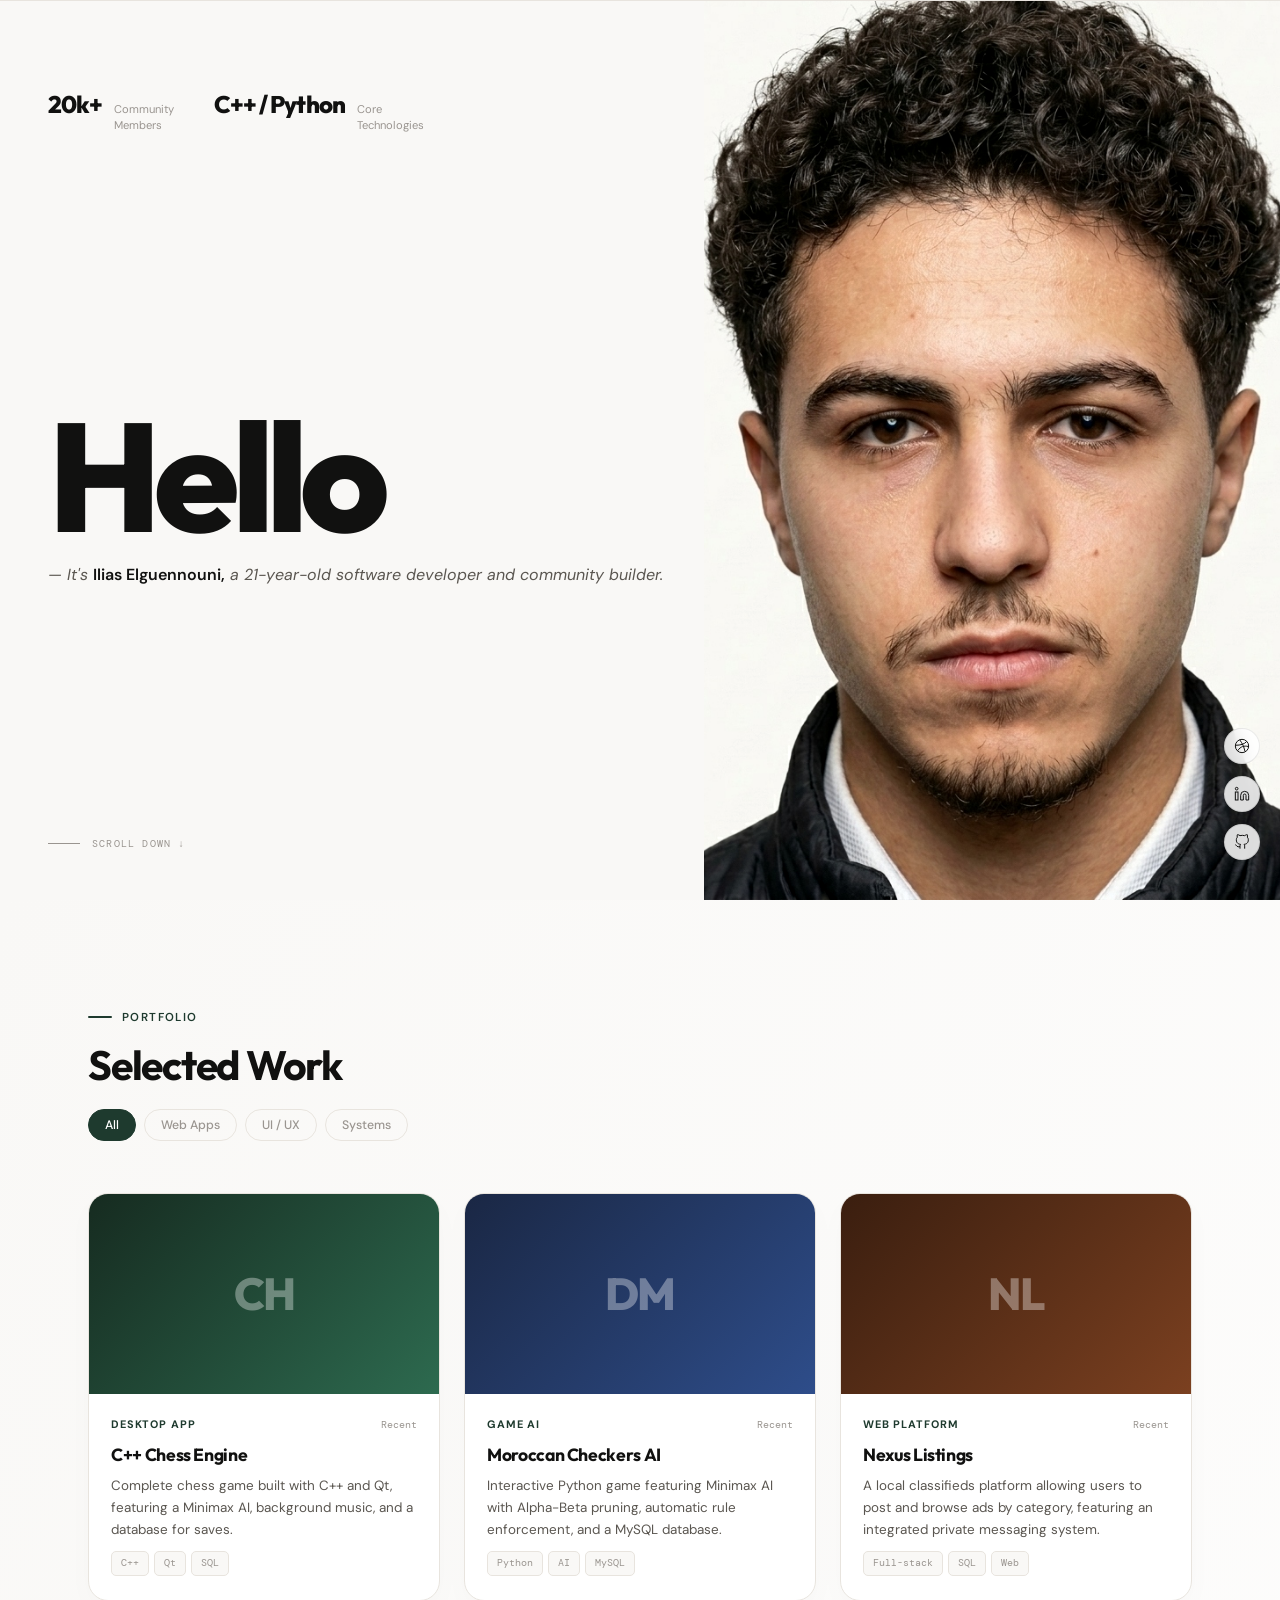
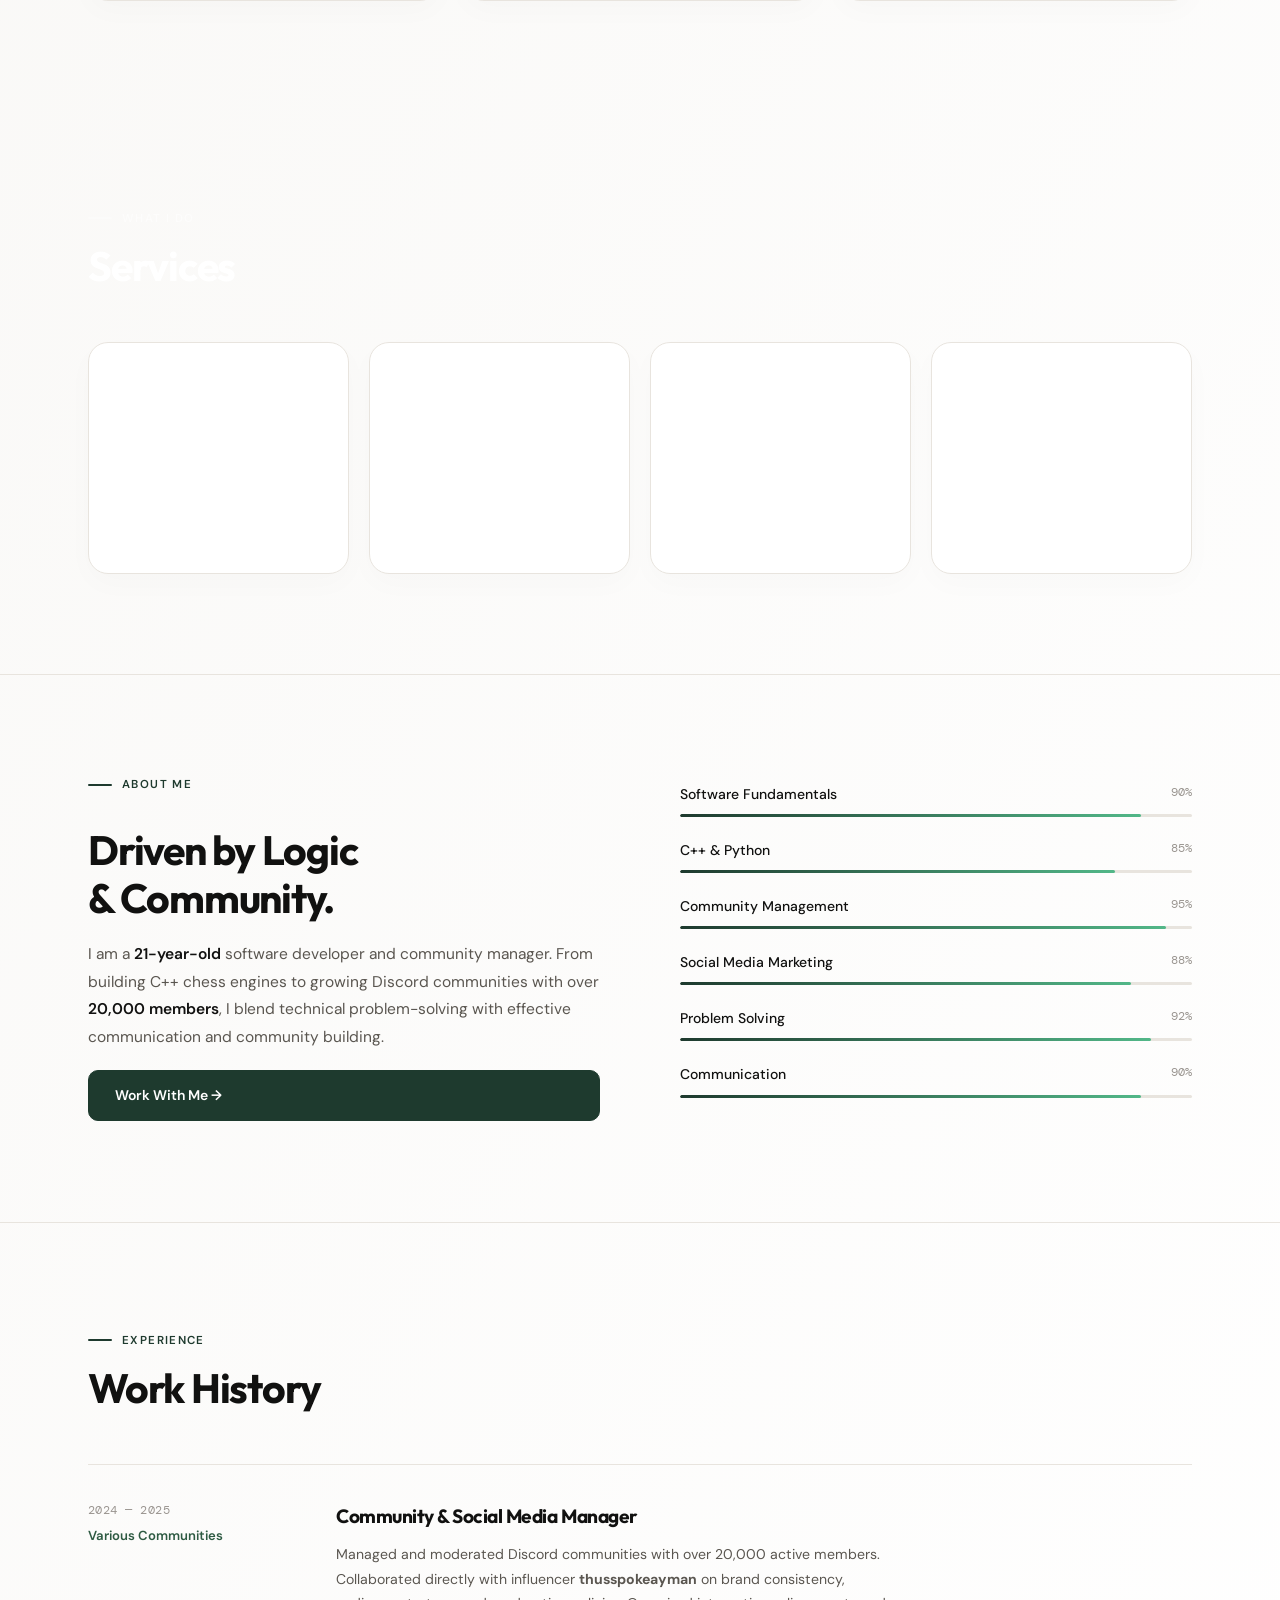
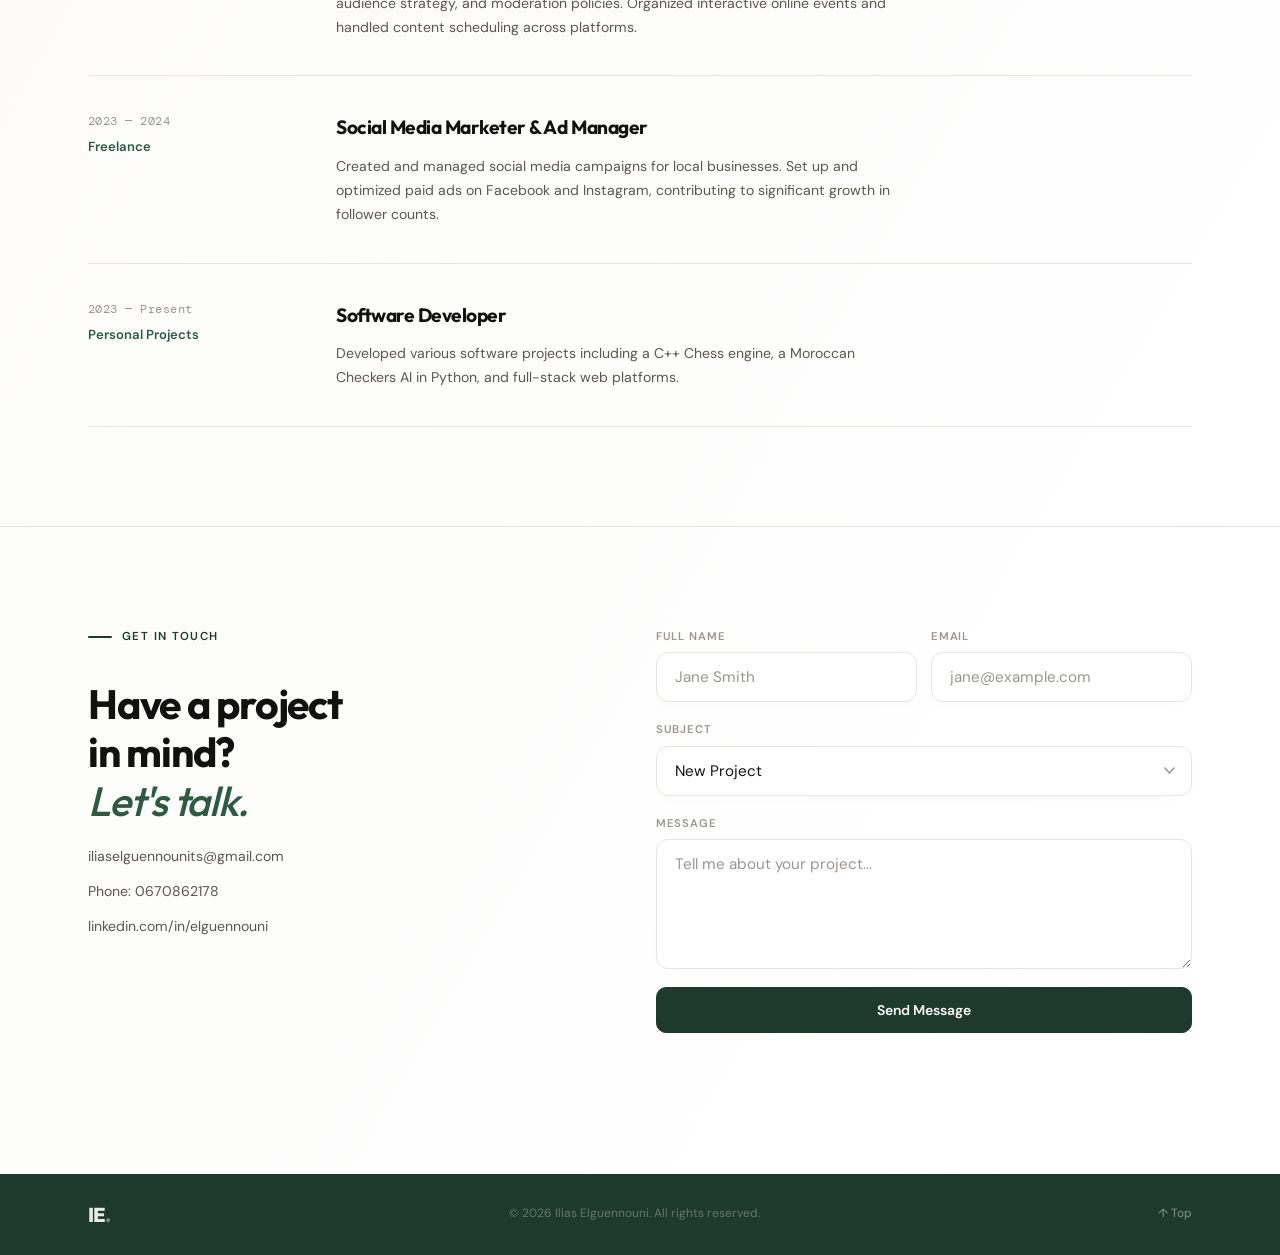
==== index.html @ cbefdf72 "Initial commit" ====
<!DOCTYPE html>
<html lang="en">
<head>
  <meta charset="UTF-8">
  <meta name="viewport" content="width=device-width, initial-scale=1.0">
  <title>Ilias Elguennouni — Creative Developer</title>
  <meta name="description" content="Ilias Elguennouni — Creative developer building high-performance interfaces and memorable digital experiences.">

  <link rel="preconnect" href="https://fonts.googleapis.com">
  <link rel="preconnect" href="https://fonts.gstatic.com" crossorigin>
  <link href="https://fonts.googleapis.com/css2?family=Outfit:wght@300;400;500;600;700;800;900&family=DM+Sans:ital,opsz,wght@0,9..40,300;0,9..40,400;0,9..40,500;1,9..40,300&family=DM+Mono:wght@400;500&display=swap" rel="stylesheet">

  <link rel="stylesheet" href="css/style.css">
</head>
<body>

  <!-- ══ NAV ══ -->
  <header class="nav" id="siteNav">
    <div class="nav__inner">
      <a href="#" class="nav__logo" id="navLogo">Ilias.</a>

      <nav class="nav__links" id="navLinks">
        <a href="#work"       class="nav__link" id="nlWork">About Me</a>
        <a href="#work"       class="nav__link" id="nlPortfolio">Portfolio</a>
        <a href="#services"   class="nav__link" id="nlServices">Services</a>
        <a href="#contact"    class="nav__link" id="nlBlog">Blog</a>
      </nav>

      <div class="nav__cta-wrap">
        <a href="#contact" class="nav__cta" id="navCta">Contact me</a>
      </div>

      <button class="nav__burger" id="navBurger" aria-label="Menu">
        <span></span><span></span>
      </button>
    </div>
  </header>

  <!-- Mobile Menu -->
  <div class="mob-menu" id="mobMenu">
    <a href="#work"     class="mob-link" id="ml1">Portfolio</a>
    <a href="#services" class="mob-link" id="ml2">Services</a>
    <a href="#about"    class="mob-link" id="ml3">About</a>
    <a href="#contact"  class="mob-link" id="ml4">Contact</a>
    <a href="#contact"  class="mob-cta"  id="ml5">Book A Call →</a>
  </div>
  <div class="mob-overlay" id="mobOverlay"></div>

  <main>

    <!-- ══ HERO ══ -->
    <section class="hero" id="hero">

      <!-- Left column -->
      <div class="hero__left">

        <!-- Stats strip (top) -->
        <div class="hero__stats">
          <div class="hero__stat">
            <span class="hero__stat-num">20k+</span>
            <span class="hero__stat-label">Community<br>Members</span>
          </div>
          <div class="hero__stat">
            <span class="hero__stat-num">C++ / Python</span>
            <span class="hero__stat-label">Core<br>Technologies</span>
          </div>
        </div>

        <!-- Big greeting -->
        <div class="hero__greeting" style="padding-top: 40px;">
          <h1 class="hero__title">Hello</h1>
          <p class="hero__tagline">
            — It's <strong>Ilias Elguennouni,</strong> a 21-year-old software developer and community builder.
          </p>
        </div>

        <!-- Scroll hint -->
        <div class="hero__scroll">
          <div class="hero__scroll-line"></div>
          <span>Scroll down ↓</span>
        </div>

      </div>

      <!-- Right column: full-bleed photo -->
      <div class="hero__photo-col">
        <img
          src="avatar.png"
          alt="Ilias Elguennouni"
          class="hero__photo"
          id="heroPhoto"
        >
        <!-- Social links floating right edge -->
        <div class="hero__socials">
          <a href="#" class="hero__social" id="hsDribble" aria-label="Dribbble">
            <svg width="16" height="16" viewBox="0 0 24 24" fill="none" stroke="currentColor" stroke-width="1.5"><circle cx="12" cy="12" r="10"/><path d="M8.56 2.75c4.37 6.03 6.02 9.42 8.03 17.72m2.54-15.38c-3.72 4.35-8.94 5.66-16.88 5.85m19.5 1.9c-3.5-.93-6.63-.82-8.94 0-2.58.92-5.01 2.86-7.44 6.32"/></svg>
          </a>
          <a href="#" class="hero__social" id="hsLinkedin" aria-label="LinkedIn">
            <svg width="16" height="16" viewBox="0 0 24 24" fill="none" stroke="currentColor" stroke-width="1.5"><path d="M16 8a6 6 0 0 1 6 6v7h-4v-7a2 2 0 0 0-2-2 2 2 0 0 0-2 2v7h-4v-7a6 6 0 0 1 6-6z"/><rect x="2" y="9" width="4" height="12"/><circle cx="4" cy="4" r="2"/></svg>
          </a>
          <a href="#" class="hero__social" id="hsGithub" aria-label="GitHub">
            <svg width="16" height="16" viewBox="0 0 24 24" fill="none" stroke="currentColor" stroke-width="1.5"><path d="M9 19c-5 1.5-5-2.5-7-3m14 6v-3.87a3.37 3.37 0 0 0-.94-2.61c3.14-.35 6.44-1.54 6.44-7A5.44 5.44 0 0 0 20 4.77 5.07 5.07 0 0 0 19.91 1S18.73.65 16 2.48a13.38 13.38 0 0 0-7 0C6.27.65 5.09 1 5.09 1A5.07 5.07 0 0 0 5 4.77a5.44 5.44 0 0 0-1.5 3.78c0 5.42 3.3 6.61 6.44 7A3.37 3.37 0 0 0 9 18.13V22"/></svg>
          </a>
        </div>
      </div>

    </section>

    <!-- Animated Background Wrapper -->
    <div class="content-wrapper">

    <!-- ══ WORK ══ -->
    <section class="work" id="work">
      <div class="section-wrap">

        <div class="section-head fade-in">
          <div class="section-kicker">
            <span class="kicker-line"></span>Portfolio
          </div>
          <h2 class="section-h2">Selected Work</h2>
          <div class="work-filters">
            <button class="wf-btn active" data-filter="all"     id="fAll">All</button>
            <button class="wf-btn"        data-filter="web"     id="fWeb">Web Apps</button>
            <button class="wf-btn"        data-filter="design"  id="fDesign">UI / UX</button>
            <button class="wf-btn"        data-filter="systems" id="fSystems">Systems</button>
          </div>
        </div>

        <div class="projects-grid" id="projectsGrid">

          <article class="pcard fade-in" data-category="systems" id="proj1">
            <div class="pcard__thumb pc--green">
              <span>CH</span>
              <div class="pcard__hover"><button class="modal-trigger" data-project="chess">View Details ↗</button></div>
            </div>
            <div class="pcard__info">
              <div class="pcard__meta">
                <span class="pcard__cat">Desktop App</span>
                <span class="pcard__yr">Recent</span>
              </div>
              <h3 class="pcard__title">C++ Chess Engine</h3>
              <p class="pcard__desc">Complete chess game built with C++ and Qt, featuring a Minimax AI, background music, and a database for saves.</p>
              <div class="pcard__tags"><span>C++</span><span>Qt</span><span>SQL</span></div>
            </div>
          </article>

          <article class="pcard fade-in" data-category="systems" id="proj2">
            <div class="pcard__thumb pc--navy">
              <span>DM</span>
              <div class="pcard__hover"><button class="modal-trigger" data-project="checkers">View Details ↗</button></div>
            </div>
            <div class="pcard__info">
              <div class="pcard__meta">
                <span class="pcard__cat">Game AI</span>
                <span class="pcard__yr">Recent</span>
              </div>
              <h3 class="pcard__title">Moroccan Checkers AI</h3>
              <p class="pcard__desc">Interactive Python game featuring Minimax AI with Alpha-Beta pruning, automatic rule enforcement, and a MySQL database.</p>
              <div class="pcard__tags"><span>Python</span><span>AI</span><span>MySQL</span></div>
            </div>
          </article>

          <article class="pcard fade-in" data-category="web" id="proj3">
            <div class="pcard__thumb pc--warm">
              <span>NL</span>
              <div class="pcard__hover"><button class="modal-trigger" data-project="nexus">View Details ↗</button></div>
            </div>
            <div class="pcard__info">
              <div class="pcard__meta">
                <span class="pcard__cat">Web Platform</span>
                <span class="pcard__yr">Recent</span>
              </div>
              <h3 class="pcard__title">Nexus Listings</h3>
              <p class="pcard__desc">A local classifieds platform allowing users to post and browse ads by category, featuring an integrated private messaging system.</p>
              <div class="pcard__tags"><span>Full-stack</span><span>SQL</span><span>Web</span></div>
            </div>
          </article>

        </div>
      </div>
    </section>

    <!-- ══ SERVICES ══ -->
    <section class="services" id="services">
      <div class="section-wrap">
        <div class="section-head fade-in">
          <div class="section-kicker"><span class="kicker-line"></span>What I Do</div>
          <h2 class="section-h2">Services</h2>
        </div>
        <div class="svc-grid">
          <div class="svc-card fade-in" id="svc1">
            <div class="svc-card__num">01</div>
            <h3 class="svc-card__title">Software Development</h3>
            <p class="svc-card__desc">Building robust applications using C++, Python, and Web technologies with a focus on problem-solving and efficiency.</p>
          </div>
          <div class="svc-card fade-in" id="svc2">
            <div class="svc-card__num">02</div>
            <h3 class="svc-card__title">Community Management</h3>
            <p class="svc-card__desc">Growing and moderating vibrant Discord communities, with experience managing over 20,000 active members.</p>
          </div>
          <div class="svc-card fade-in" id="svc3">
            <div class="svc-card__num">03</div>
            <h3 class="svc-card__title">Social Media Marketing</h3>
            <p class="svc-card__desc">Creating visually appealing content, managing ad campaigns, and optimizing strategies for local businesses.</p>
          </div>
          <div class="svc-card fade-in" id="svc4">
            <div class="svc-card__num">04</div>
            <h3 class="svc-card__title">Technical Troubleshooting</h3>
            <p class="svc-card__desc">Resolving technical issues, providing user support, and applying strong analytical skills to overcome challenges.</p>
          </div>
        </div>
      </div>
    </section>

    <!-- ══ ABOUT ══ -->
    <section class="about" id="about">
      <div class="section-wrap about__inner">

        <div class="about__left fade-in">
          <div class="section-kicker"><span class="kicker-line"></span>About Me</div>
          <h2 class="section-h2">Driven by Logic<br>&amp; Community.</h2>
          <p class="about__bio">I am a <strong>21-year-old</strong> software developer and community manager. From building C++ chess engines to growing Discord communities with over <strong>20,000 members</strong>, I blend technical problem-solving with effective communication and community building.</p>
          <a href="#contact" class="btn-dark" id="aboutCta">Work With Me →</a>
        </div>

        <div class="about__right fade-in">
          <div class="skill-list">
            <div class="skill"><div class="skill__head"><span>Software Fundamentals</span><span>90%</span></div><div class="skill__bar"><div class="skill__fill" data-w="90"></div></div></div>
            <div class="skill"><div class="skill__head"><span>C++ & Python</span><span>85%</span></div><div class="skill__bar"><div class="skill__fill" data-w="85"></div></div></div>
            <div class="skill"><div class="skill__head"><span>Community Management</span><span>95%</span></div><div class="skill__bar"><div class="skill__fill" data-w="95"></div></div></div>
            <div class="skill"><div class="skill__head"><span>Social Media Marketing</span><span>88%</span></div><div class="skill__bar"><div class="skill__fill" data-w="88"></div></div></div>
            <div class="skill"><div class="skill__head"><span>Problem Solving</span><span>92%</span></div><div class="skill__bar"><div class="skill__fill" data-w="92"></div></div></div>
            <div class="skill"><div class="skill__head"><span>Communication</span><span>90%</span></div><div class="skill__bar"><div class="skill__fill" data-w="90"></div></div></div>
          </div>
        </div>

      </div>
    </section>

    <!-- ══ EXPERIENCE ══ -->
    <section class="exp" id="experience">
      <div class="section-wrap">
        <div class="section-head fade-in">
          <div class="section-kicker"><span class="kicker-line"></span>Experience</div>
          <h2 class="section-h2">Work History</h2>
        </div>
        <div class="exp-list">
          <div class="exp-row fade-in" id="exp1">
            <div class="exp-row__left">
              <span class="exp-row__period">2024 — 2025</span>
              <span class="exp-row__co">Various Communities</span>
            </div>
            <div class="exp-row__right">
              <h3 class="exp-row__role">Community & Social Media Manager</h3>
              <p class="exp-row__desc">Managed and moderated Discord communities with over 20,000 active members. Collaborated directly with influencer <strong>thusspokeayman</strong> on brand consistency, audience strategy, and moderation policies. Organized interactive online events and handled content scheduling across platforms.</p>
            </div>
          </div>
          <div class="exp-row fade-in" id="exp2">
            <div class="exp-row__left">
              <span class="exp-row__period">2023 — 2024</span>
              <span class="exp-row__co">Freelance</span>
            </div>
            <div class="exp-row__right">
              <h3 class="exp-row__role">Social Media Marketer & Ad Manager</h3>
              <p class="exp-row__desc">Created and managed social media campaigns for local businesses. Set up and optimized paid ads on Facebook and Instagram, contributing to significant growth in follower counts.</p>
            </div>
          </div>
          <div class="exp-row fade-in" id="exp3">
            <div class="exp-row__left">
              <span class="exp-row__period">2023 — Present</span>
              <span class="exp-row__co">Personal Projects</span>
            </div>
            <div class="exp-row__right">
              <h3 class="exp-row__role">Software Developer</h3>
              <p class="exp-row__desc">Developed various software projects including a C++ Chess engine, a Moroccan Checkers AI in Python, and full-stack web platforms.</p>
            </div>
          </div>
        </div>
      </div>
    </section>

    <!-- ══ CONTACT ══ -->
    <section class="contact" id="contact">
      <div class="section-wrap contact__inner">

        <div class="contact__left fade-in">
          <div class="section-kicker"><span class="kicker-line"></span>Get in Touch</div>
          <h2 class="section-h2">Have a project<br>in mind?<br><em>Let's talk.</em></h2>
          <div class="contact-links">
            <a href="mailto:iliaselguennounits@gmail.com" class="contact-link" id="cEmail">iliaselguennounits@gmail.com</a>
            <a href="tel:0670862178" class="contact-link" id="cPhone">Phone: 0670862178</a>
            <a href="#" class="contact-link" id="cLi">linkedin.com/in/elguennouni</a>
          </div>
        </div>

        <form class="contact-form" id="contactForm" novalidate>
          <div class="form-row">
            <div class="form-field">
              <label for="userName">Full Name</label>
              <input type="text" id="userName" name="name" placeholder="Jane Smith" required autocomplete="name">
            </div>
            <div class="form-field">
              <label for="userEmail">Email</label>
              <input type="email" id="userEmail" name="email" placeholder="jane@example.com" required autocomplete="email">
            </div>
          </div>
          <div class="form-field">
            <label for="subjectType">Subject</label>
            <select id="subjectType" name="subject">
              <option value="project">New Project</option>
              <option value="freelance">Freelance Work</option>
              <option value="general">General Questions</option>
            </select>
          </div>
          <div class="form-field">
            <label for="userMessage">Message</label>
            <textarea id="userMessage" name="message" rows="5" placeholder="Tell me about your project..." required></textarea>
          </div>
          <button type="submit" class="btn-dark btn-full" id="submitBtn">
            <span class="btn__txt">Send Message</span>
          </button>
        </form>

      </div>
    </section>
    
    </div> <!-- End content-wrapper -->

  </main>

  <!-- ══ PROJECT MODAL ══ -->
  <div class="project-modal" id="projectModal">
    <div class="project-modal__overlay" id="modalOverlay"></div>
    <div class="project-modal__content fade-in">
      <button class="project-modal__close" id="modalClose">✕</button>
      <div class="project-modal__body">
        <img src="" alt="Project Image" class="project-modal__img" id="modalImg">
        <div class="project-modal__info">
          <span class="project-modal__category" id="modalCat"></span>
          <h3 class="project-modal__title" id="modalTitle"></h3>
          <p class="project-modal__desc" id="modalDesc"></p>
          <div class="project-modal__tech" id="modalTech"></div>
        </div>
      </div>
    </div>
  </div>

  <!-- ══ FOOTER ══ -->
  <footer class="footer">
    <div class="footer__inner">
      <span class="footer__logo">IE<span>.</span></span>
      <span class="footer__copy">© 2026 Ilias Elguennouni. All rights reserved.</span>
      <a href="#hero" class="footer__up" id="footerUp">↑ Top</a>
    </div>
  </footer>

  <script src="js/app.js"></script>
</body>
</html>
---- css/style.css ----
/* ═══════════════════════════════════════════════════════════════
   PORTFOLIO — FULL-BLEED PHOTO HERO · DRIBBBLE REFERENCE
   Ilias Elguennouni · 2026
   ═══════════════════════════════════════════════════════════════ */

/* ── TOKENS ──────────────────────────────────────────────────── */
:root {
  --white:   #FFFFFF;
  --off:     #F9F8F6;
  --light:   #F2F0EC;
  --border:  #E8E4DE;
  --border2: #D4CEC7;

  --ink:     #111110;
  --ink-2:   #2A2926;
  --body:    #5A5650;
  --muted:   #9A9590;

  --green:   #1E3A2E;   /* deep forest — accent */
  --green-2: #2D5A42;
  --green-lt:#E6EFE9;

  --display: 'Outfit', system-ui, sans-serif;
  --sans:    'DM Sans', system-ui, sans-serif;
  --mono:    'DM Mono', monospace;

  --ease:    cubic-bezier(.25,.46,.45,.94);
  --eout:    cubic-bezier(.16,1,.3,1);
  --t:       .35s;
}

/* ── RESET ───────────────────────────────────────────────────── */
*, *::before, *::after { box-sizing: border-box; margin: 0; padding: 0; }
html { scroll-behavior: smooth; scroll-padding-top: 70px; font-size: 16px; }
body {
  background: var(--white);
  color: var(--ink);
  font-family: var(--sans);
  font-weight: 400;
  line-height: 1.65;
  -webkit-font-smoothing: antialiased;
  overflow-x: hidden;
}
a { color: inherit; text-decoration: none; }
img { display: block; max-width: 100%; }
input, select, textarea, button { font-family: inherit; }

::-webkit-scrollbar { width: 4px; }
::-webkit-scrollbar-track { background: var(--light); }
::-webkit-scrollbar-thumb { background: var(--border2); border-radius: 99px; }
::-webkit-scrollbar-thumb:hover { background: var(--green); }

/* ── SHARED ──────────────────────────────────────────────────── */
.section-wrap {
  max-width: 1200px;
  margin: 0 auto;
  padding: 0 48px;
}
.section-kicker {
  display: inline-flex;
  align-items: center;
  gap: 10px;
  font-size: 0.72rem;
  font-weight: 600;
  text-transform: uppercase;
  letter-spacing: .12em;
  color: var(--green);
  margin-bottom: 14px;
}
.kicker-line {
  display: block;
  width: 24px; height: 2px;
  background: var(--green);
  border-radius: 99px;
  flex-shrink: 0;
}
.section-h2 {
  font-family: var(--display);
  font-size: clamp(2rem, 3.2vw, 2.8rem);
  font-weight: 700;
  line-height: 1.18;
  letter-spacing: -.03em;
  color: var(--ink);
}
.section-h2 em { font-style: italic; font-weight: 500; color: var(--green-2); }
.section-head { margin-bottom: 52px; }

/* Fade-in */
.fade-in {
  opacity: 0;
  transform: translateY(22px);
  transition: opacity .65s var(--eout), transform .65s var(--eout);
}
.fade-in.in { opacity: 1; transform: none; }
.fade-in:nth-child(2) { transition-delay: .09s; }
.fade-in:nth-child(3) { transition-delay: .18s; }
.fade-in:nth-child(4) { transition-delay: .27s; }

/* Buttons */
.btn-dark {
  display: inline-flex;
  align-items: center;
  gap: 8px;
  padding: 13px 26px;
  background: var(--green);
  color: var(--white);
  font-size: 0.875rem;
  font-weight: 600;
  border-radius: 10px;
  border: 1.5px solid var(--green);
  cursor: pointer;
  transition: background var(--t), box-shadow var(--t), transform .2s;
}
.btn-dark:hover {
  background: var(--green-2);
  box-shadow: 0 8px 28px rgba(30,58,46,.22);
  transform: translateY(-2px);
}
.btn-full { width: 100%; justify-content: center; }
.btn-dark.success { background: #2d6a4f; border-color: #2d6a4f; }

/* ═══════════════════════════════════════════════════════════════
   PREMIUM LIGHT ANIMATED BACKGROUND WRAPPER
   ═══════════════════════════════════════════════════════════════ */
.content-wrapper {
  position: relative;
  /* Very subtle, premium light mesh gradient */
  background: linear-gradient(120deg, var(--off) 0%, var(--white) 30%, #f4f7f5 70%, var(--off) 100%);
  background-size: 300% 300%;
  animation: lightMeshBG 20s ease-in-out infinite alternate;
  color: var(--ink); 
  padding-bottom: 40px; /* Buffer before footer */
}

@keyframes lightMeshBG {
  0% { background-position: 0% 50%; }
  50% { background-position: 100% 50%; }
  100% { background-position: 0% 50%; }
}

/* Base text colors remain default */
.content-wrapper .section-h2,
.content-wrapper .pcard__title,
.content-wrapper .exp-row__role,
.content-wrapper .about__bio strong,
.content-wrapper .skill__head span:first-child {
  color: var(--ink);
}
.content-wrapper .about__bio,
.content-wrapper .exp-row__desc,
.content-wrapper .pcard__desc,
.content-wrapper .contact-link {
  color: var(--body);
}

/* Premium White Cards with Soft Shadows */
.content-wrapper .pcard,
.content-wrapper .svc-card {
  background: var(--white);
  border: 1px solid var(--border);
  box-shadow: 0 10px 30px rgba(0,0,0,0.02);
  transition: transform 0.4s var(--eout), box-shadow 0.4s var(--eout), border-color 0.4s var(--eout);
}
.content-wrapper .pcard:hover,
.content-wrapper .svc-card:hover {
  transform: translateY(-8px);
  box-shadow: 0 24px 48px rgba(0,0,0,0.06);
  border-color: var(--border2);
}

.content-wrapper .pcard__tags span {
  background: var(--off);
  border: 1px solid var(--border);
  color: var(--muted);
}
.content-wrapper .exp-row { border-color: var(--border); }
.content-wrapper .exp-row:last-child { border-color: var(--border); }
.content-wrapper .skill__bar { background: var(--border); }

/* Premium Services text overrides (since services was previously a green section) */
.services .section-h2,
.services .section-kicker,
.svc-card__title,
.svc-card__desc,
.svc-card__num {
  /* Revert to dark text for the light background */
}
.services .section-kicker { color: var(--green); }
.services .kicker-line { background: var(--green); }
.services .section-h2 { color: var(--ink); }
.svc-card__num { color: var(--muted); }
.svc-card__title { color: var(--ink); }
.svc-card__desc { color: var(--body); }


/* ═══════════════════════════════════════════════════════════════
   SECTION TRANSITIONS (PARALLAX & SLIDE-UP)
   ═══════════════════════════════════════════════════════════════ */
.content-wrapper > section {
  position: relative;
  z-index: 10;
  opacity: 0;
  transform: translateY(60px);
  transition: opacity 0.8s cubic-bezier(0.16, 1, 0.3, 1), transform 0.8s cubic-bezier(0.16, 1, 0.3, 1);
  will-change: opacity, transform;
}
.content-wrapper > section.section-visible {
  opacity: 1;
  transform: translateY(0);
}

/* ═══════════════════════════════════════════════════════════════
   NAVBAR — ultra minimal, transparent over hero
   ═══════════════════════════════════════════════════════════════ */
.nav {
  position: fixed;
  top: 0; left: 0; right: 0;
  z-index: 300;
  background: var(--off);
  transform: translateY(-100%);
  transition: transform .4s var(--eout), background var(--t), box-shadow var(--t), border-color var(--t);
  box-shadow: 0 1px 0 var(--border);
}
.nav.scrolled {
  transform: translateY(0);
  background: rgba(249, 248, 246, 0.92);
  backdrop-filter: blur(16px);
  -webkit-backdrop-filter: blur(16px);
  box-shadow: 0 1px 0 var(--border);
}
.nav__inner {
  max-width: 1360px;
  margin: 0 auto;
  padding: 0 48px;
  height: 68px;
  display: flex;
  align-items: center;
  justify-content: space-between;
}
.nav__logo {
  font-family: var(--display);
  font-size: 1.4rem;
  font-weight: 800;
  color: var(--ink);
  letter-spacing: -.04em;
  flex-shrink: 0;
  flex: 1;
  transition: opacity var(--t);
}
.nav__logo:hover { opacity: .6; }

.nav__links {
  display: flex;
  align-items: center;
  justify-content: center;
  flex: 1;
  gap: 32px;
}
.nav__link {
  font-size: 0.875rem;
  font-weight: 500;
  color: var(--body);
  transition: color var(--t);
}
.nav__link:hover, .nav__link.active { color: var(--ink); }

.nav__cta-wrap {
  flex: 1;
  display: flex;
  justify-content: flex-end;
}
.nav__cta {
  font-size: 0.82rem;
  font-weight: 600;
  color: var(--white);
  background: var(--ink);
  border: 1.5px solid var(--ink);
  padding: 9px 20px;
  border-radius: 8px;
  transition: all var(--t);
  flex-shrink: 0;
}
.nav__cta:hover {
  background: var(--green);
  color: var(--white);
  border-color: var(--green);
}

.nav__burger {
  display: none;
  flex-direction: column;
  gap: 5px;
  background: none;
  border: none;
  cursor: pointer;
  padding: 4px;
}
.nav__burger span {
  display: block;
  width: 22px; height: 1.5px;
  background: var(--ink);
  border-radius: 99px;
  transition: transform var(--t), opacity var(--t);
  transform-origin: center;
}
.nav__burger.open span:first-child { transform: translateY(6.5px) rotate(45deg); }
.nav__burger.open span:last-child  { transform: translateY(-6.5px) rotate(-45deg); }

/* Mobile menu */
.mob-menu {
  position: fixed;
  top: 68px; left: 0; right: 0;
  background: var(--white);
  border-bottom: 1px solid var(--border);
  padding: 20px 48px 28px;
  display: flex;
  flex-direction: column;
  gap: 2px;
  z-index: 299;
  transform: translateY(-150%);
  opacity: 0;
  pointer-events: none;
  transition: transform .4s var(--eout), opacity .4s var(--eout);
  box-shadow: 0 8px 32px rgba(0,0,0,.08);
}
.mob-menu.open { 
  transform: translateY(0); 
  opacity: 1;
  pointer-events: auto;
}
.mob-link {
  font-size: 1.05rem;
  font-weight: 500;
  color: var(--body);
  padding: 11px 0;
  border-bottom: 1px solid var(--border);
  transition: color var(--t);
}
.mob-link:hover { color: var(--ink); }
.mob-cta {
  margin-top: 14px;
  font-size: 0.9rem;
  font-weight: 600;
  color: var(--green);
}
.mob-overlay {
  position: fixed; inset: 0;
  background: rgba(0,0,0,.25);
  z-index: 298;
  opacity: 0; pointer-events: none;
  transition: opacity var(--t);
}
.mob-overlay.visible { opacity: 1; pointer-events: all; }

/* ═══════════════════════════════════════════════════════════════
   HERO  — full-bleed photo, giant title
   ═══════════════════════════════════════════════════════════════ */
.hero {
  position: relative;
  min-height: 100vh;
  display: grid;
  grid-template-columns: 1fr 45%;   /* left text | right photo */
  overflow: hidden;
  background: var(--off);
}

/* ── LEFT COLUMN ─ */
.hero__left {
  padding: 68px 0 40px 48px;
  display: flex;
  flex-direction: column;
  justify-content: space-between;
  position: relative;
  z-index: 2;
}

/* Stats strip */
.hero__stats {
  display: flex;
  align-items: flex-start;
  gap: 40px;
  padding-top: 24px;
}
.hero__stat { display: flex; align-items: baseline; gap: 12px; }
.hero__stat-num {
  font-family: var(--display);
  font-size: 1.5rem;
  font-weight: 800;
  letter-spacing: -.04em;
  color: var(--ink);
  line-height: 1;
}
.hero__stat-label {
  font-size: 0.7rem;
  color: var(--muted);
  line-height: 1.4;
  font-weight: 400;
}

/* Vertical label */
.hero__side-label {
  position: absolute;
  left: 16px;
  top: 50%;
  transform: translateX(-50%) rotate(-90deg);
  transform-origin: center;
  font-family: var(--mono);
  font-size: 0.6rem;
  color: var(--muted);
  letter-spacing: .14em;
  text-transform: uppercase;
  white-space: nowrap;
}

/* Greeting block */
.hero__greeting {
  padding-bottom: 16px;
}
.hero__title {
  font-family: var(--display);
  font-size: clamp(6rem, 12vw, 11rem);
  font-weight: 800;
  line-height: .9;
  letter-spacing: -.05em;
  color: var(--ink);
  /* Let it overlap the photo slightly */
  position: relative;
  z-index: 3;
  mix-blend-mode: multiply;   /* blends over the photo beautifully */
}
.hero__tagline {
  margin-top: 18px;
  font-size: 1rem;
  color: var(--body);
  font-style: italic;
  line-height: 1.5;
}
.hero__tagline strong { font-style: normal; font-weight: 600; color: var(--ink); }

/* Scroll hint */
.hero__scroll {
  display: flex;
  align-items: center;
  gap: 12px;
  padding-bottom: 8px;
}
.hero__scroll-line {
  width: 32px; height: 1px;
  background: var(--muted);
}
.hero__scroll span {
  font-family: var(--mono);
  font-size: 0.62rem;
  color: var(--muted);
  letter-spacing: .12em;
  text-transform: uppercase;
}

/* ── RIGHT COLUMN: full-bleed photo ─ */
.hero__photo-col {
  position: relative;
  overflow: hidden;
}
.hero__photo {
  width: 100%;
  height: 100%;
  object-fit: cover;
  object-position: center 15%;   /* locks face to top of frame */
  display: block;
  min-height: 100vh;
  transition: transform 8s ease;
  filter: grayscale(8%) contrast(1.04);   /* subtle B&W editorial touch */
}
.hero:hover .hero__photo {
  transform: scale(1.03);
}

/* Social icons — floating right edge */
.hero__socials {
  position: absolute;
  right: 20px;
  bottom: 40px;
  display: flex;
  flex-direction: column;
  gap: 12px;
  z-index: 4;
}
.hero__social {
  width: 36px; height: 36px;
  background: rgba(255,255,255,.85);
  backdrop-filter: blur(8px);
  border-radius: 50%;
  border: 1px solid rgba(0,0,0,.08);
  display: flex;
  align-items: center;
  justify-content: center;
  color: var(--ink);
  transition: background var(--t), transform .2s;
}
.hero__social:hover {
  background: var(--white);
  transform: scale(1.1);
}

/* ═══════════════════════════════════════════════════════════════
   WORK / PORTFOLIO
   ═══════════════════════════════════════════════════════════════ */
.work {
  padding: 100px 0;
  background: transparent;
}
.work-filters {
  display: flex;
  gap: 8px;
  margin-top: 20px;
  flex-wrap: wrap;
}
.wf-btn {
  padding: 7px 16px;
  font-size: 0.77rem;
  font-weight: 500;
  color: var(--muted);
  background: transparent;
  border: 1.5px solid var(--border);
  border-radius: 99px;
  cursor: pointer;
  transition: all var(--t);
}
.wf-btn:hover { color: var(--ink); border-color: var(--border2); }
.wf-btn.active { background: var(--green); color: var(--white); border-color: var(--green); }

.projects-grid {
  display: grid;
  grid-template-columns: repeat(3, 1fr);
  gap: 24px;
}
.pcard {
  background: var(--white);
  border: 1px solid var(--border);
  border-radius: 20px;
  overflow: hidden;
  transition: transform var(--t) var(--ease), box-shadow var(--t) var(--ease), border-color var(--t);
}
.pcard:hover {
  transform: translateY(-6px);
  box-shadow: 0 16px 48px rgba(0,0,0,.1);
  border-color: var(--border2);
}
.pcard.hidden { display: none; }

.pcard__thumb {
  position: relative;
  height: 200px;
  display: flex;
  align-items: center;
  justify-content: center;
  font-family: var(--display);
  font-size: 2.8rem;
  font-weight: 800;
  letter-spacing: -.04em;
  color: rgba(255,255,255,.35);
  overflow: hidden;
  transition: none;
}
.pcard__thumb > span { position: relative; z-index: 1; transition: transform .4s var(--ease); }
.pcard:hover .pcard__thumb > span { transform: scale(1.06); }

.pc--green { background: linear-gradient(135deg, #162B20 0%, #2D6A4F 100%); }
.pc--navy  { background: linear-gradient(135deg, #1A2744 0%, #2E4D8A 100%); }
.pc--warm  { background: linear-gradient(135deg, #3A1E0F 0%, #7B4020 100%); }

.pcard__hover {
  position: absolute;
  inset: 0;
  background: rgba(0,0,0,.45);
  backdrop-filter: blur(4px);
  display: flex;
  align-items: center;
  justify-content: center;
  opacity: 0;
  transition: opacity var(--t);
}
.pcard:hover .pcard__hover { opacity: 1; }
.pcard__hover a {
  padding: 10px 22px;
  background: var(--white);
  color: var(--ink);
  font-size: 0.82rem;
  font-weight: 600;
  border-radius: 8px;
}

.pcard__info { padding: 22px 22px 24px; display: flex; flex-direction: column; gap: 10px; }
.pcard__meta { display: flex; justify-content: space-between; }
.pcard__cat  { font-size: 0.68rem; font-weight: 700; color: var(--green); text-transform: uppercase; letter-spacing: .08em; }
.pcard__yr   { font-family: var(--mono); font-size: 0.65rem; color: var(--muted); }
.pcard__title {
  font-family: var(--display);
  font-size: 1.1rem;
  font-weight: 700;
  letter-spacing: -.02em;
  color: var(--ink);
  line-height: 1.2;
}
.pcard__desc { font-size: 0.84rem; color: var(--body); line-height: 1.65; }
.pcard__tags { display: flex; flex-wrap: wrap; gap: 5px; }
.pcard__tags span {
  font-family: var(--mono);
  font-size: 0.62rem;
  color: var(--muted);
  background: var(--light);
  border: 1px solid var(--border);
  padding: 3px 9px;
  border-radius: 5px;
}

/* ═══════════════════════════════════════════════════════════════
   SERVICES
   ═══════════════════════════════════════════════════════════════ */
.services {
  padding: 100px 0;
  background: transparent;
}
.services .section-kicker { color: rgba(255,255,255,.5); }
.services .kicker-line { background: rgba(255,255,255,.3); }
.services .section-h2 { color: var(--white); }

.svc-grid {
  display: grid;
  grid-template-columns: repeat(4, 1fr);
  gap: 20px;
}
.svc-card {
  background: rgba(255,255,255,.07);
  border: 1px solid rgba(255,255,255,.12);
  border-radius: 20px;
  padding: 32px 26px;
  display: flex;
  flex-direction: column;
  gap: 14px;
  transition: background var(--t), transform var(--t), border-color var(--t);
}
.svc-card:hover {
  background: rgba(255,255,255,.12);
  border-color: rgba(255,255,255,.22);
  transform: translateY(-4px);
}
.svc-card__num {
  font-family: var(--mono);
  font-size: 0.7rem;
  color: rgba(255,255,255,.35);
  letter-spacing: .06em;
}
.svc-card__title {
  font-family: var(--display);
  font-size: 1.05rem;
  font-weight: 700;
  color: var(--white);
  letter-spacing: -.02em;
}
.svc-card__desc {
  font-size: 0.85rem;
  color: rgba(255,255,255,.55);
  line-height: 1.7;
  flex: 1;
}

/* ═══════════════════════════════════════════════════════════════
   ABOUT
   ═══════════════════════════════════════════════════════════════ */
.about { padding: 100px 0; background: transparent; border-top: 1px solid var(--border); }
.about__inner {
  display: grid;
  grid-template-columns: 1fr 1fr;
  gap: 80px;
  align-items: start;
}
.about__left { display: flex; flex-direction: column; gap: 18px; }
.about__bio { font-size: 0.97rem; color: var(--body); line-height: 1.8; }
.about__bio strong { color: var(--ink); font-weight: 600; }

.skill-list { display: flex; flex-direction: column; gap: 22px; padding-top: 8px; }
.skill { display: flex; flex-direction: column; gap: 8px; }
.skill__head { display: flex; justify-content: space-between; }
.skill__head span:first-child { font-size: 0.875rem; color: var(--ink); font-weight: 500; }
.skill__head span:last-child  { font-family: var(--mono); font-size: 0.72rem; color: var(--muted); }
.skill__bar { width: 100%; height: 3px; background: var(--border); border-radius: 99px; overflow: hidden; }
.skill__fill {
  height: 100%;
  width: 0;
  background: linear-gradient(90deg, var(--green) 0%, #52B788 100%);
  border-radius: 99px;
  transition: width 1.5s var(--eout);
}

/* ═══════════════════════════════════════════════════════════════
   EXPERIENCE
   ═══════════════════════════════════════════════════════════════ */
.exp { padding: 100px 0; background: transparent; border-top: 1px solid var(--border); }
.exp-list { display: flex; flex-direction: column; }
.exp-row {
  display: grid;
  grid-template-columns: 200px 1fr;
  gap: 48px;
  padding: 36px 0;
  border-top: 1px solid var(--border);
  align-items: start;
  transition: transform 0.4s var(--eout);
}
.exp-row:hover {
  transform: translateX(10px);
}
.exp-row:last-child { border-bottom: 1px solid var(--border); }
.exp-row__left { display: flex; flex-direction: column; gap: 5px; }
.exp-row__period { font-family: var(--mono); font-size: 0.72rem; color: var(--muted); letter-spacing: .04em; }
.exp-row__co { font-size: 0.82rem; font-weight: 600; color: var(--green-2); }
.exp-row__role {
  font-family: var(--display);
  font-size: 1.2rem;
  font-weight: 700;
  color: var(--ink);
  letter-spacing: -.025em;
  margin-bottom: 10px;
}
.exp-row__desc { font-size: 0.88rem; color: var(--body); line-height: 1.72; max-width: 560px; }

/* ═══════════════════════════════════════════════════════════════
   CONTACT
   ═══════════════════════════════════════════════════════════════ */
.contact { padding: 100px 0; background: transparent; border-top: 1px solid var(--border); }
.contact__inner {
  display: grid;
  grid-template-columns: 1fr 1.1fr;
  gap: 80px;
  align-items: start;
}
.contact__left { display: flex; flex-direction: column; gap: 20px; }
.contact-links { display: flex; flex-direction: column; gap: 12px; }
.contact-link {
  font-size: 0.88rem;
  color: var(--body);
  transition: color var(--t);
  display: inline-block;
}
.contact-link:hover { color: var(--green); }

.contact-form { display: flex; flex-direction: column; gap: 18px; }
.form-row { display: grid; grid-template-columns: 1fr 1fr; gap: 14px; }
.form-field { display: flex; flex-direction: column; gap: 7px; }
.form-field label {
  font-size: 0.7rem;
  font-weight: 600;
  text-transform: uppercase;
  letter-spacing: .08em;
  color: var(--muted);
}
.form-field input,
.form-field select,
.form-field textarea {
  background: var(--white);
  border: 1.5px solid var(--border);
  border-radius: 12px;
  color: var(--ink);
  font-size: 0.95rem;
  padding: 14px 18px;
  outline: none;
  width: 100%;
  appearance: none;
  -webkit-appearance: none;
  transition: all 0.3s var(--eout);
  box-shadow: 0 4px 12px rgba(0,0,0,0.01);
}
.form-field input::placeholder, .form-field textarea::placeholder { color: var(--muted); }
.form-field input:focus, .form-field select:focus, .form-field textarea:focus {
  border-color: var(--green);
  background: var(--white);
  box-shadow: 0 8px 24px rgba(30,58,46,.08);
  transform: translateY(-2px);
}
.form-field select {
  background-image: url("data:image/svg+xml,%3Csvg xmlns='http://www.w3.org/2000/svg' width='11' height='7' fill='none'%3E%3Cpath d='M1 1l4.5 5L10 1' stroke='%239A9590' stroke-width='1.5' stroke-linecap='round' stroke-linejoin='round'/%3E%3C/svg%3E");
  background-repeat: no-repeat;
  background-position: right 16px center;
  padding-right: 42px;
  cursor: pointer;
}
.form-field select option { background: var(--white); color: var(--ink); }
.form-field textarea { resize: vertical; min-height: 120px; }

/* ═══════════════════════════════════════════════════════════════
   FOOTER
   ═══════════════════════════════════════════════════════════════ */
.footer { background: var(--green); padding: 24px 0; }
.footer__inner {
  max-width: 1200px;
  margin: 0 auto;
  padding: 0 48px;
  display: flex;
  align-items: center;
  justify-content: space-between;
  gap: 20px;
}
.footer__logo {
  font-family: var(--display);
  font-size: 1.25rem;
  font-weight: 800;
  color: rgba(255,255,255,.9);
  letter-spacing: -.04em;
}
.footer__logo span { color: rgba(255,255,255,.4); }
.footer__copy { font-size: 0.75rem; color: rgba(255,255,255,.3); }
.footer__up { font-size: 0.75rem; color: rgba(255,255,255,.4); font-weight: 500; transition: color var(--t); }
.footer__up:hover { color: rgba(255,255,255,.9); }

/* ═══════════════════════════════════════════════════════════════
   RESPONSIVE — TABLET  (≤ 1024px)
   ═══════════════════════════════════════════════════════════════ */
@media (max-width: 1024px) {
  .svc-grid        { grid-template-columns: 1fr 1fr; gap: 16px; }
  .projects-grid   { grid-template-columns: 1fr 1fr; }
  .hero__title     { font-size: clamp(5rem, 9vw, 8rem); }
}

/* ═══════════════════════════════════════════════════════════════
   RESPONSIVE — SMALL TABLET / LARGE PHONE  (≤ 860px)
   ═══════════════════════════════════════════════════════════════ */
@media (max-width: 860px) {
  /* Nav */
  .nav__links, .nav__cta { display: none; }
  .nav__burger            { display: flex; }
  .nav__inner             { padding: 0 20px; }
  .mob-menu               { padding: 20px 20px 28px; }

  /* Global section padding */
  .section-wrap { padding: 0 20px; }
  .work, .about, .exp, .contact { padding: 72px 0; }
  .services                     { padding: 72px 0; }

  /* Hero: photo slides below text */
  .hero {
    grid-template-columns: 1fr;
    grid-template-rows: auto auto;
    min-height: auto;
  }
  .hero__left {
    padding: 88px 20px 36px;
    gap: 28px;
  }
  .hero__side-label { display: none; }
  .hero__title {
    font-size: clamp(4rem, 13vw, 6rem);
    mix-blend-mode: normal;
  }
  /* Photo becomes a 60vw tall portrait strip */
  .hero__photo-col {
    height: 68vw;
    max-height: 420px;
  }
  .hero__photo {
    min-height: 0;
    height: 100%;
    object-position: center 8%;
  }
  .hero__socials { display: none; }

  /* Sections */
  .about__inner   { grid-template-columns: 1fr; gap: 44px; }
  .contact__inner { grid-template-columns: 1fr; gap: 44px; }
  .exp-row        { grid-template-columns: 1fr; gap: 4px; padding: 28px 0; }
  .footer__inner  { padding: 0 20px; }
}

/* ═══════════════════════════════════════════════════════════════
   RESPONSIVE — MOBILE  (≤ 480px)
   ═══════════════════════════════════════════════════════════════ */
@media (max-width: 480px) {
  /* Base */
  html { font-size: 15px; }
  .section-wrap { padding: 0 18px; }

  /* Nav */
  .nav__inner { height: 60px; padding: 0 18px; }
  .nav__logo  { font-size: 1.25rem; }
  .mob-menu   { top: 60px; padding: 16px 18px 24px; }

  /* Hero: stack fully, large photo on top */
  .hero {
    grid-template-columns: 1fr;
    grid-template-rows: auto auto;
  }
  .hero__left {
    padding: 76px 18px 28px;
    gap: 22px;
    order: 2;   /* text BELOW photo on very small screens */
  }
  .hero__photo-col {
    order: 1;
    height: 78vw;
    max-height: 340px;
  }
  .hero__photo {
    height: 100%;
    min-height: 0;
    object-position: center 5%;
  }

  /* Hero text */
  .hero__title { font-size: clamp(3.2rem, 15vw, 4.8rem); }
  .hero__tagline { font-size: 0.9rem; }
  .hero__stats {
    flex-wrap: wrap;
    gap: 16px 28px;
  }
  .hero__stat-num  { font-size: 1.3rem; }
  .hero__stat-label { font-size: 0.65rem; }
  .hero__btns { flex-direction: column; gap: 10px; }
  .hero__btns .btn-dark,
  .hero__btns .btn-ghost { width: 100%; justify-content: center; }
  .hero__scroll { display: none; }

  /* Work */
  .work              { padding: 60px 0; }
  .projects-grid {
    display: flex;
    overflow-x: auto;
    gap: 16px;
    padding-bottom: 24px;
    scroll-snap-type: x mandatory;
    -webkit-overflow-scrolling: touch;
    scrollbar-width: none;
    margin: 0 -18px;
    padding: 0 18px 24px;
  }
  .projects-grid::-webkit-scrollbar { display: none; }
  .pcard {
    flex: 0 0 85%;
    scroll-snap-align: center;
  }
  .work-filters      { gap: 6px; }
  .wf-btn            { font-size: 0.72rem; padding: 6px 14px; }
  .pcard__thumb      { height: 180px; }
  .pcard__title      { font-size: 1rem; }

  /* Services */
  .services     { padding: 60px 0; }
  .svc-grid     { grid-template-columns: 1fr; gap: 12px; }
  .svc-card     { padding: 24px 20px; border-radius: 16px; }
  .svc-card__title { font-size: 1rem; }

  /* About */
  .about         { padding: 60px 0; }
  .section-h2    { font-size: clamp(1.7rem, 6vw, 2.2rem); }
  .about__bio    { font-size: 0.9rem; }
  .skill__bar    { height: 4px; }

  /* Experience */
  .exp           { padding: 60px 0; }
  .exp-row       { padding: 22px 0; gap: 6px; }
  .exp-row__role { font-size: 1.05rem; }
  .exp-row__desc { font-size: 0.83rem; }

  /* Contact */
  .contact           { padding: 60px 0; }
  .contact__title    { font-size: clamp(1.7rem, 6vw, 2.2rem); }
  .form-row          { grid-template-columns: 1fr; }
  .form-field input,
  .form-field select,
  .form-field textarea { font-size: 16px; padding: 11px 14px; }
  .contact-link      { font-size: 0.82rem; }

  /* Section labels */
  .section-kicker { font-size: 0.68rem; }

  /* Footer */
  .footer         { padding: 20px 0; }
  .footer__inner  {
    flex-direction: column;
    align-items: center;
    text-align: center;
    gap: 6px;
    padding: 0 18px;
  }
  .footer__copy   { font-size: 0.7rem; }
  .footer__logo   { font-size: 1.1rem; }
}

/* ═══════════════════════════════════════════════════════════════
   PROJECT MODAL
   ═══════════════════════════════════════════════════════════════ */
.project-modal {
  position: fixed;
  inset: 0;
  z-index: 999;
  display: flex;
  align-items: center;
  justify-content: center;
  pointer-events: none;
  opacity: 0;
  transition: opacity 0.4s var(--eout);
}
.project-modal.active {
  opacity: 1;
  pointer-events: all;
}
.project-modal__overlay {
  position: absolute;
  inset: 0;
  background: rgba(17, 17, 16, 0.85);
  backdrop-filter: blur(8px);
  -webkit-backdrop-filter: blur(8px);
}
.project-modal__content {
  position: relative;
  width: 90%;
  max-width: 900px;
  max-height: 90vh;
  background: var(--white);
  border-radius: 24px;
  overflow: hidden;
  box-shadow: 0 32px 80px rgba(0, 0, 0, 0.4);
  display: flex;
  flex-direction: column;
  transform: translateY(30px) scale(0.95);
  transition: transform 0.5s var(--eout);
}
.project-modal.active .project-modal__content {
  transform: translateY(0) scale(1);
}
.project-modal__close {
  position: absolute;
  top: 20px;
  right: 20px;
  width: 40px;
  height: 40px;
  border-radius: 50%;
  background: rgba(255, 255, 255, 0.8);
  backdrop-filter: blur(4px);
  border: none;
  font-size: 1.2rem;
  color: var(--ink);
  cursor: pointer;
  z-index: 10;
  transition: background 0.3s, transform 0.3s;
}
.project-modal__close:hover {
  background: var(--white);
  transform: rotate(90deg);
}
.project-modal__body {
  overflow-y: auto;
  display: flex;
  flex-direction: column;
}
.project-modal__img {
  width: 100%;
  height: 400px;
  object-fit: cover;
  background: var(--ink-2);
}
.project-modal__info {
  padding: 40px;
  display: flex;
  flex-direction: column;
  gap: 16px;
}
.project-modal__category {
  font-size: 0.75rem;
  font-weight: 700;
  color: var(--green);
  text-transform: uppercase;
  letter-spacing: 0.1em;
}
.project-modal__title {
  font-family: var(--display);
  font-size: 2.2rem;
  font-weight: 800;
  color: var(--ink);
  letter-spacing: -0.03em;
  line-height: 1.1;
}
.project-modal__desc {
  font-size: 1rem;
  color: var(--body);
  line-height: 1.8;
  max-width: 700px;
}
.project-modal__tech {
  display: flex;
  flex-wrap: wrap;
  gap: 8px;
  margin-top: 10px;
}
.project-modal__tech span {
  font-family: var(--mono);
  font-size: 0.75rem;
  color: var(--ink);
  background: var(--light);
  border: 1px solid var(--border);
  padding: 6px 14px;
  border-radius: 8px;
  font-weight: 500;
}
.modal-trigger {
  padding: 10px 22px;
  background: var(--white);
  color: var(--ink);
  font-size: 0.82rem;
  font-weight: 600;
  border-radius: 8px;
  border: none;
  cursor: pointer;
  transition: transform 0.2s;
}
.modal-trigger:hover {
  transform: scale(1.05);
}

@media (max-width: 768px) {
  .project-modal__img { height: 240px; }
  .project-modal__info { padding: 24px; }
  .project-modal__title { font-size: 1.6rem; }
}
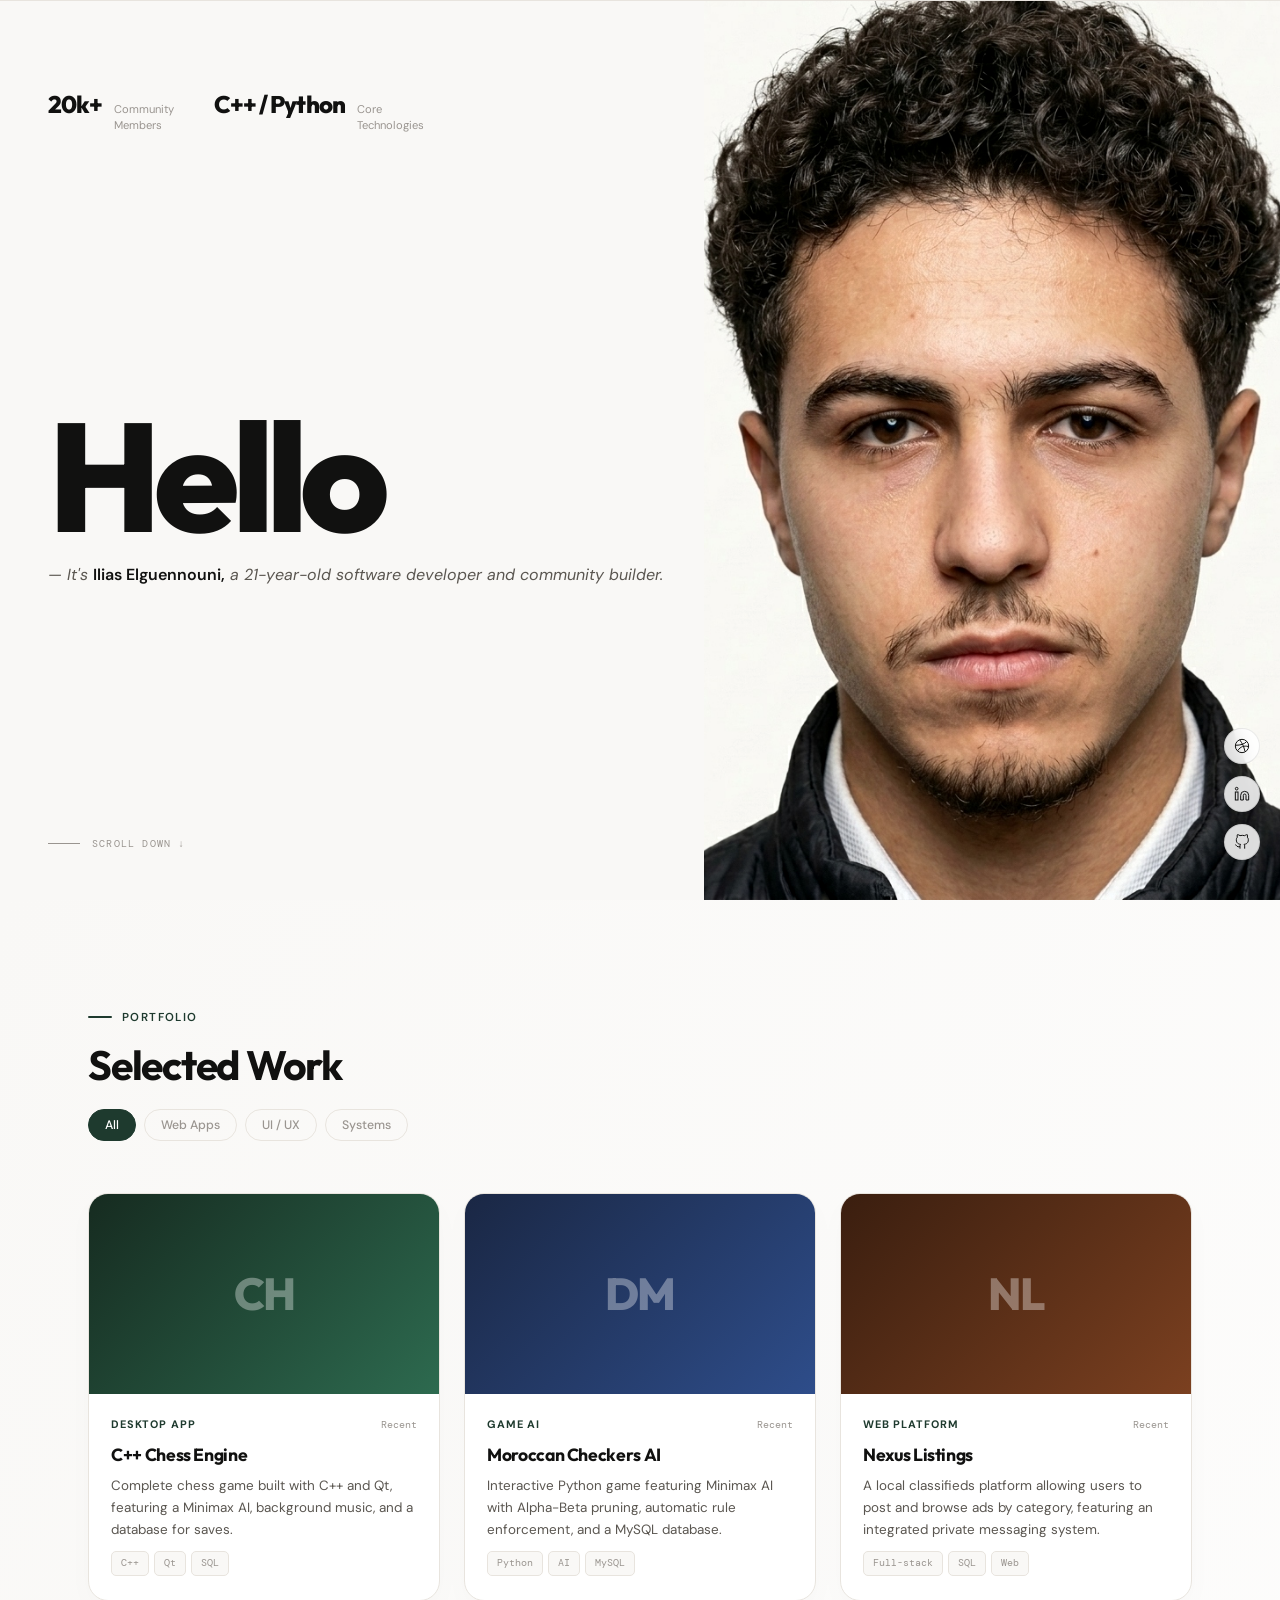
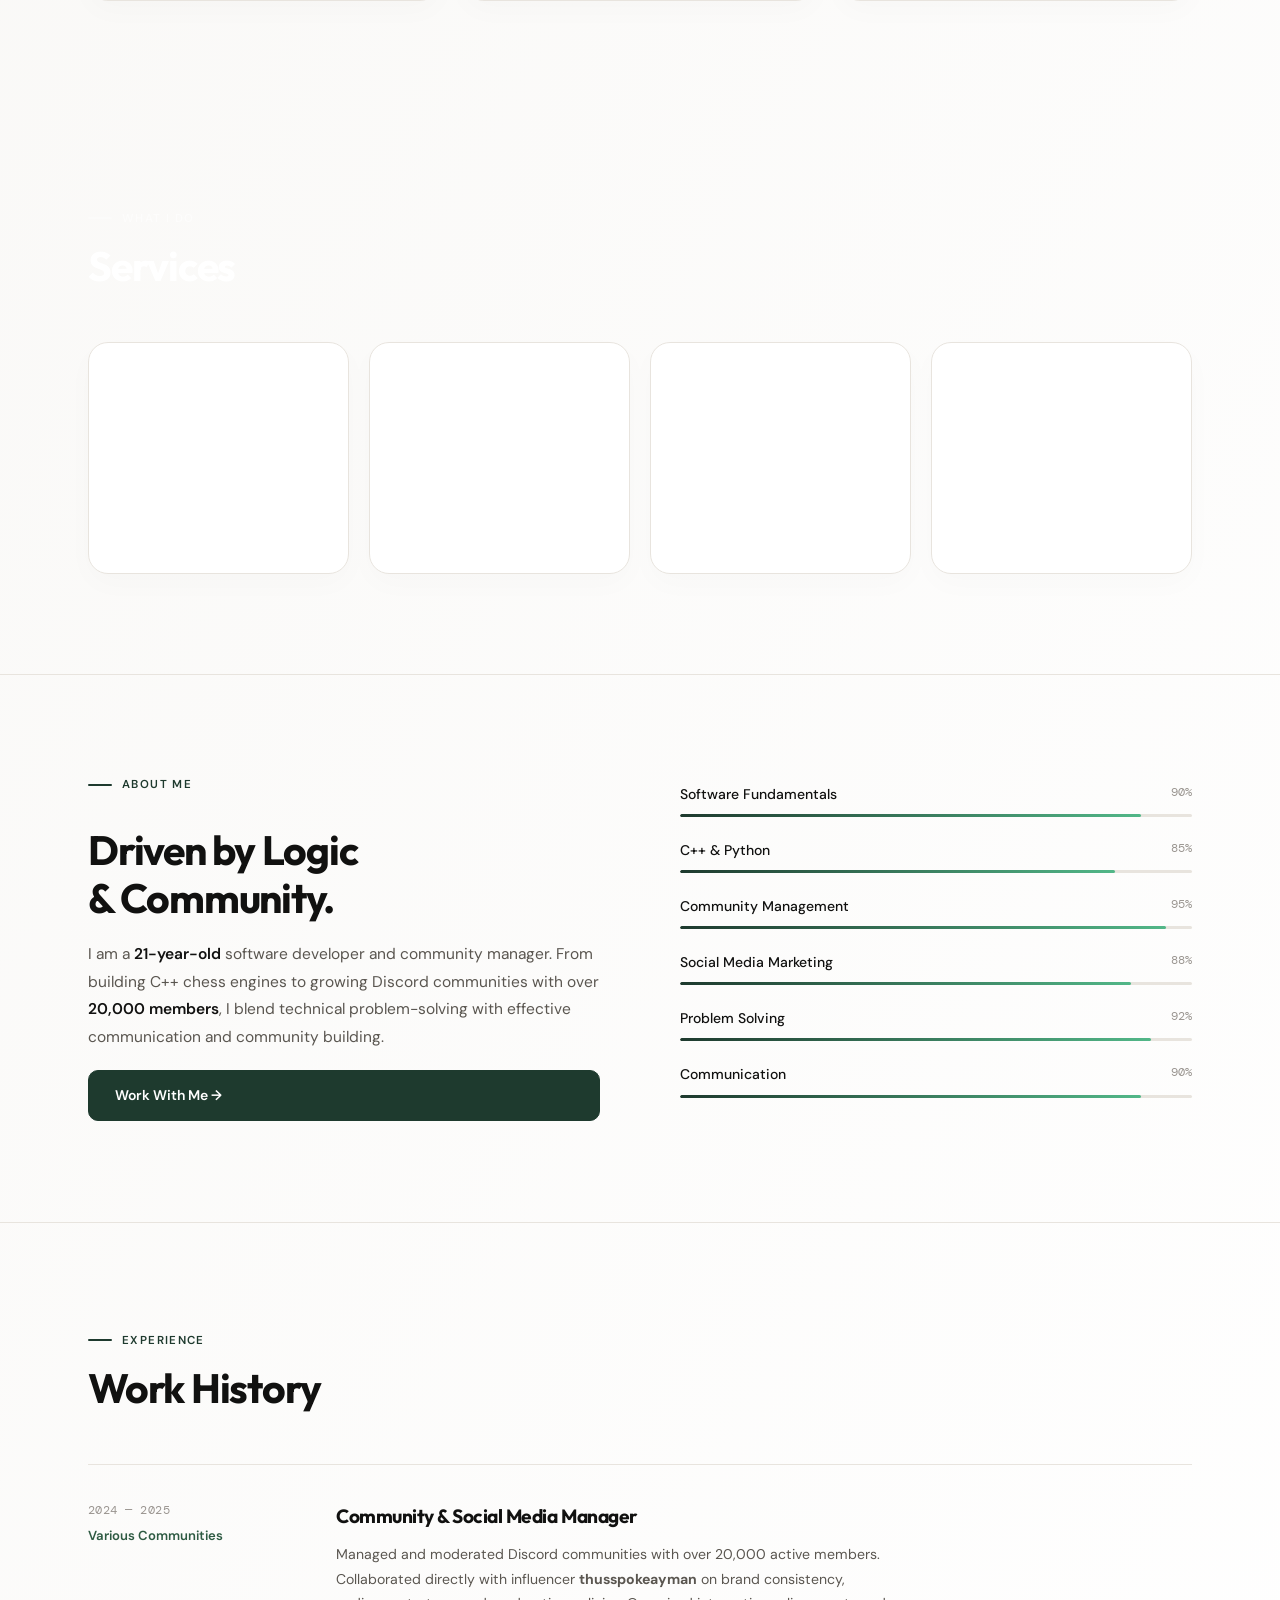
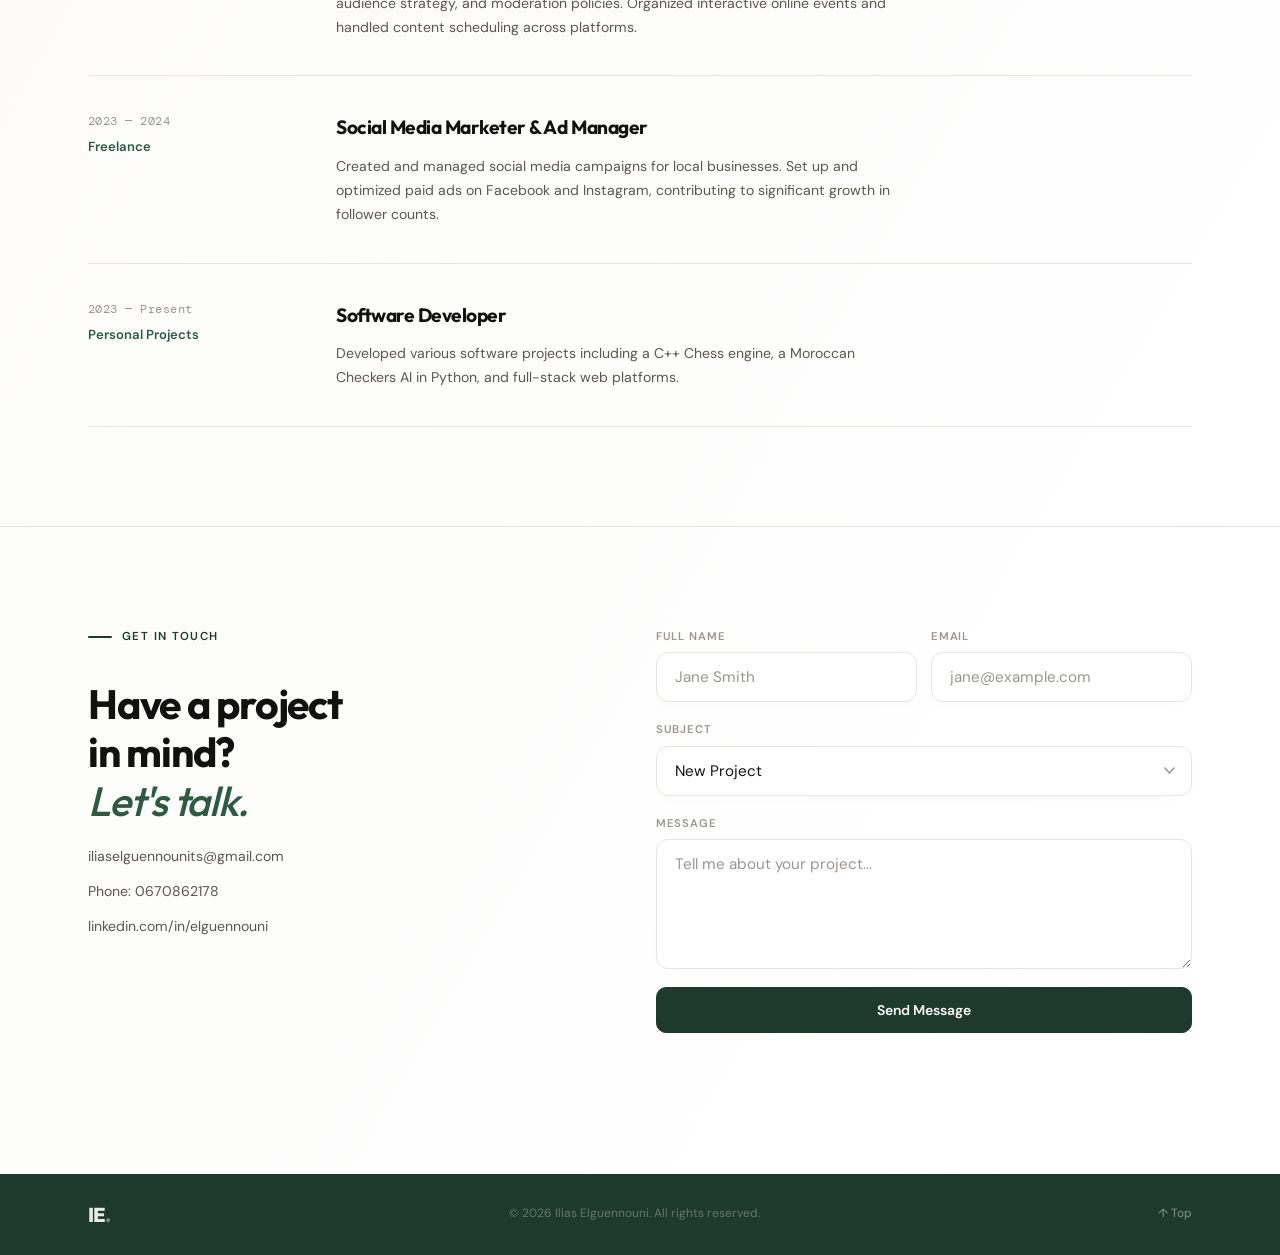
==== commit 23945689: "Refactor file structure: move assets to assets dir, resume to resume dir, scripts to scripts dir" ====
--- a/index.html
+++ b/index.html
@@ -10,7 +10,7 @@
   <link rel="preconnect" href="https://fonts.gstatic.com" crossorigin>
   <link href="https://fonts.googleapis.com/css2?family=Outfit:wght@300;400;500;600;700;800;900&family=DM+Sans:ital,opsz,wght@0,9..40,300;0,9..40,400;0,9..40,500;1,9..40,300&family=DM+Mono:wght@400;500&display=swap" rel="stylesheet">
 
-  <link rel="stylesheet" href="css/style.css">
+  <link rel="stylesheet" href="assets/css/style.css">
 </head>
 <body>
 
@@ -85,7 +85,7 @@
       <!-- Right column: full-bleed photo -->
       <div class="hero__photo-col">
         <img
-          src="avatar.png"
+          src="assets/img/avatar.png"
           alt="Ilias Elguennouni"
           class="hero__photo"
           id="heroPhoto"
@@ -354,6 +354,6 @@
     </div>
   </footer>
 
-  <script src="js/app.js"></script>
+  <script src="assets/js/app.js"></script>
 </body>
 </html>
--- a/assets/css/style.css
+++ b/assets/css/style.css
@@ -0,0 +1,1123 @@
+/* ═══════════════════════════════════════════════════════════════
+   PORTFOLIO — FULL-BLEED PHOTO HERO · DRIBBBLE REFERENCE
+   Ilias Elguennouni · 2026
+   ═══════════════════════════════════════════════════════════════ */
+
+/* ── TOKENS ──────────────────────────────────────────────────── */
+:root {
+  --white:   #FFFFFF;
+  --off:     #F9F8F6;
+  --light:   #F2F0EC;
+  --border:  #E8E4DE;
+  --border2: #D4CEC7;
+
+  --ink:     #111110;
+  --ink-2:   #2A2926;
+  --body:    #5A5650;
+  --muted:   #9A9590;
+
+  --green:   #1E3A2E;   /* deep forest — accent */
+  --green-2: #2D5A42;
+  --green-lt:#E6EFE9;
+
+  --display: 'Outfit', system-ui, sans-serif;
+  --sans:    'DM Sans', system-ui, sans-serif;
+  --mono:    'DM Mono', monospace;
+
+  --ease:    cubic-bezier(.25,.46,.45,.94);
+  --eout:    cubic-bezier(.16,1,.3,1);
+  --t:       .35s;
+}
+
+/* ── RESET ───────────────────────────────────────────────────── */
+*, *::before, *::after { box-sizing: border-box; margin: 0; padding: 0; }
+html { scroll-behavior: smooth; scroll-padding-top: 70px; font-size: 16px; }
+body {
+  background: var(--white);
+  color: var(--ink);
+  font-family: var(--sans);
+  font-weight: 400;
+  line-height: 1.65;
+  -webkit-font-smoothing: antialiased;
+  overflow-x: hidden;
+}
+a { color: inherit; text-decoration: none; }
+img { display: block; max-width: 100%; }
+input, select, textarea, button { font-family: inherit; }
+
+::-webkit-scrollbar { width: 4px; }
+::-webkit-scrollbar-track { background: var(--light); }
+::-webkit-scrollbar-thumb { background: var(--border2); border-radius: 99px; }
+::-webkit-scrollbar-thumb:hover { background: var(--green); }
+
+/* ── SHARED ──────────────────────────────────────────────────── */
+.section-wrap {
+  max-width: 1200px;
+  margin: 0 auto;
+  padding: 0 48px;
+}
+.section-kicker {
+  display: inline-flex;
+  align-items: center;
+  gap: 10px;
+  font-size: 0.72rem;
+  font-weight: 600;
+  text-transform: uppercase;
+  letter-spacing: .12em;
+  color: var(--green);
+  margin-bottom: 14px;
+}
+.kicker-line {
+  display: block;
+  width: 24px; height: 2px;
+  background: var(--green);
+  border-radius: 99px;
+  flex-shrink: 0;
+}
+.section-h2 {
+  font-family: var(--display);
+  font-size: clamp(2rem, 3.2vw, 2.8rem);
+  font-weight: 700;
+  line-height: 1.18;
+  letter-spacing: -.03em;
+  color: var(--ink);
+}
+.section-h2 em { font-style: italic; font-weight: 500; color: var(--green-2); }
+.section-head { margin-bottom: 52px; }
+
+/* Fade-in */
+.fade-in {
+  opacity: 0;
+  transform: translateY(22px);
+  transition: opacity .65s var(--eout), transform .65s var(--eout);
+}
+.fade-in.in { opacity: 1; transform: none; }
+.fade-in:nth-child(2) { transition-delay: .09s; }
+.fade-in:nth-child(3) { transition-delay: .18s; }
+.fade-in:nth-child(4) { transition-delay: .27s; }
+
+/* Buttons */
+.btn-dark {
+  display: inline-flex;
+  align-items: center;
+  gap: 8px;
+  padding: 13px 26px;
+  background: var(--green);
+  color: var(--white);
+  font-size: 0.875rem;
+  font-weight: 600;
+  border-radius: 10px;
+  border: 1.5px solid var(--green);
+  cursor: pointer;
+  transition: background var(--t), box-shadow var(--t), transform .2s;
+}
+.btn-dark:hover {
+  background: var(--green-2);
+  box-shadow: 0 8px 28px rgba(30,58,46,.22);
+  transform: translateY(-2px);
+}
+.btn-full { width: 100%; justify-content: center; }
+.btn-dark.success { background: #2d6a4f; border-color: #2d6a4f; }
+
+/* ═══════════════════════════════════════════════════════════════
+   PREMIUM LIGHT ANIMATED BACKGROUND WRAPPER
+   ═══════════════════════════════════════════════════════════════ */
+.content-wrapper {
+  position: relative;
+  /* Very subtle, premium light mesh gradient */
+  background: linear-gradient(120deg, var(--off) 0%, var(--white) 30%, #f4f7f5 70%, var(--off) 100%);
+  background-size: 300% 300%;
+  animation: lightMeshBG 20s ease-in-out infinite alternate;
+  color: var(--ink); 
+  padding-bottom: 40px; /* Buffer before footer */
+}
+
+@keyframes lightMeshBG {
+  0% { background-position: 0% 50%; }
+  50% { background-position: 100% 50%; }
+  100% { background-position: 0% 50%; }
+}
+
+/* Base text colors remain default */
+.content-wrapper .section-h2,
+.content-wrapper .pcard__title,
+.content-wrapper .exp-row__role,
+.content-wrapper .about__bio strong,
+.content-wrapper .skill__head span:first-child {
+  color: var(--ink);
+}
+.content-wrapper .about__bio,
+.content-wrapper .exp-row__desc,
+.content-wrapper .pcard__desc,
+.content-wrapper .contact-link {
+  color: var(--body);
+}
+
+/* Premium White Cards with Soft Shadows */
+.content-wrapper .pcard,
+.content-wrapper .svc-card {
+  background: var(--white);
+  border: 1px solid var(--border);
+  box-shadow: 0 10px 30px rgba(0,0,0,0.02);
+  transition: transform 0.4s var(--eout), box-shadow 0.4s var(--eout), border-color 0.4s var(--eout);
+}
+.content-wrapper .pcard:hover,
+.content-wrapper .svc-card:hover {
+  transform: translateY(-8px);
+  box-shadow: 0 24px 48px rgba(0,0,0,0.06);
+  border-color: var(--border2);
+}
+
+.content-wrapper .pcard__tags span {
+  background: var(--off);
+  border: 1px solid var(--border);
+  color: var(--muted);
+}
+.content-wrapper .exp-row { border-color: var(--border); }
+.content-wrapper .exp-row:last-child { border-color: var(--border); }
+.content-wrapper .skill__bar { background: var(--border); }
+
+/* Premium Services text overrides (since services was previously a green section) */
+.services .section-h2,
+.services .section-kicker,
+.svc-card__title,
+.svc-card__desc,
+.svc-card__num {
+  /* Revert to dark text for the light background */
+}
+.services .section-kicker { color: var(--green); }
+.services .kicker-line { background: var(--green); }
+.services .section-h2 { color: var(--ink); }
+.svc-card__num { color: var(--muted); }
+.svc-card__title { color: var(--ink); }
+.svc-card__desc { color: var(--body); }
+
+
+/* ═══════════════════════════════════════════════════════════════
+   SECTION TRANSITIONS (PARALLAX & SLIDE-UP)
+   ═══════════════════════════════════════════════════════════════ */
+.content-wrapper > section {
+  position: relative;
+  z-index: 10;
+  opacity: 0;
+  transform: translateY(60px);
+  transition: opacity 0.8s cubic-bezier(0.16, 1, 0.3, 1), transform 0.8s cubic-bezier(0.16, 1, 0.3, 1);
+  will-change: opacity, transform;
+}
+.content-wrapper > section.section-visible {
+  opacity: 1;
+  transform: translateY(0);
+}
+
+/* ═══════════════════════════════════════════════════════════════
+   NAVBAR — ultra minimal, transparent over hero
+   ═══════════════════════════════════════════════════════════════ */
+.nav {
+  position: fixed;
+  top: 0; left: 0; right: 0;
+  z-index: 300;
+  background: var(--off);
+  transform: translateY(-100%);
+  transition: transform .4s var(--eout), background var(--t), box-shadow var(--t), border-color var(--t);
+  box-shadow: 0 1px 0 var(--border);
+}
+.nav.scrolled {
+  transform: translateY(0);
+  background: rgba(249, 248, 246, 0.92);
+  backdrop-filter: blur(16px);
+  -webkit-backdrop-filter: blur(16px);
+  box-shadow: 0 1px 0 var(--border);
+}
+.nav__inner {
+  max-width: 1360px;
+  margin: 0 auto;
+  padding: 0 48px;
+  height: 68px;
+  display: flex;
+  align-items: center;
+  justify-content: space-between;
+}
+.nav__logo {
+  font-family: var(--display);
+  font-size: 1.4rem;
+  font-weight: 800;
+  color: var(--ink);
+  letter-spacing: -.04em;
+  flex-shrink: 0;
+  flex: 1;
+  transition: opacity var(--t);
+}
+.nav__logo:hover { opacity: .6; }
+
+.nav__links {
+  display: flex;
+  align-items: center;
+  justify-content: center;
+  flex: 1;
+  gap: 32px;
+}
+.nav__link {
+  font-size: 0.875rem;
+  font-weight: 500;
+  color: var(--body);
+  transition: color var(--t);
+}
+.nav__link:hover, .nav__link.active { color: var(--ink); }
+
+.nav__cta-wrap {
+  flex: 1;
+  display: flex;
+  justify-content: flex-end;
+}
+.nav__cta {
+  font-size: 0.82rem;
+  font-weight: 600;
+  color: var(--white);
+  background: var(--ink);
+  border: 1.5px solid var(--ink);
+  padding: 9px 20px;
+  border-radius: 8px;
+  transition: all var(--t);
+  flex-shrink: 0;
+}
+.nav__cta:hover {
+  background: var(--green);
+  color: var(--white);
+  border-color: var(--green);
+}
+
+.nav__burger {
+  display: none;
+  flex-direction: column;
+  gap: 5px;
+  background: none;
+  border: none;
+  cursor: pointer;
+  padding: 4px;
+}
+.nav__burger span {
+  display: block;
+  width: 22px; height: 1.5px;
+  background: var(--ink);
+  border-radius: 99px;
+  transition: transform var(--t), opacity var(--t);
+  transform-origin: center;
+}
+.nav__burger.open span:first-child { transform: translateY(6.5px) rotate(45deg); }
+.nav__burger.open span:last-child  { transform: translateY(-6.5px) rotate(-45deg); }
+
+/* Mobile menu */
+.mob-menu {
+  position: fixed;
+  top: 68px; left: 0; right: 0;
+  background: var(--white);
+  border-bottom: 1px solid var(--border);
+  padding: 20px 48px 28px;
+  display: flex;
+  flex-direction: column;
+  gap: 2px;
+  z-index: 299;
+  transform: translateY(-150%);
+  opacity: 0;
+  pointer-events: none;
+  transition: transform .4s var(--eout), opacity .4s var(--eout);
+  box-shadow: 0 8px 32px rgba(0,0,0,.08);
+}
+.mob-menu.open { 
+  transform: translateY(0); 
+  opacity: 1;
+  pointer-events: auto;
+}
+.mob-link {
+  font-size: 1.05rem;
+  font-weight: 500;
+  color: var(--body);
+  padding: 11px 0;
+  border-bottom: 1px solid var(--border);
+  transition: color var(--t);
+}
+.mob-link:hover { color: var(--ink); }
+.mob-cta {
+  margin-top: 14px;
+  font-size: 0.9rem;
+  font-weight: 600;
+  color: var(--green);
+}
+.mob-overlay {
+  position: fixed; inset: 0;
+  background: rgba(0,0,0,.25);
+  z-index: 298;
+  opacity: 0; pointer-events: none;
+  transition: opacity var(--t);
+}
+.mob-overlay.visible { opacity: 1; pointer-events: all; }
+
+/* ═══════════════════════════════════════════════════════════════
+   HERO  — full-bleed photo, giant title
+   ═══════════════════════════════════════════════════════════════ */
+.hero {
+  position: relative;
+  min-height: 100vh;
+  display: grid;
+  grid-template-columns: 1fr 45%;   /* left text | right photo */
+  overflow: hidden;
+  background: var(--off);
+}
+
+/* ── LEFT COLUMN ─ */
+.hero__left {
+  padding: 68px 0 40px 48px;
+  display: flex;
+  flex-direction: column;
+  justify-content: space-between;
+  position: relative;
+  z-index: 2;
+}
+
+/* Stats strip */
+.hero__stats {
+  display: flex;
+  align-items: flex-start;
+  gap: 40px;
+  padding-top: 24px;
+}
+.hero__stat { display: flex; align-items: baseline; gap: 12px; }
+.hero__stat-num {
+  font-family: var(--display);
+  font-size: 1.5rem;
+  font-weight: 800;
+  letter-spacing: -.04em;
+  color: var(--ink);
+  line-height: 1;
+}
+.hero__stat-label {
+  font-size: 0.7rem;
+  color: var(--muted);
+  line-height: 1.4;
+  font-weight: 400;
+}
+
+/* Vertical label */
+.hero__side-label {
+  position: absolute;
+  left: 16px;
+  top: 50%;
+  transform: translateX(-50%) rotate(-90deg);
+  transform-origin: center;
+  font-family: var(--mono);
+  font-size: 0.6rem;
+  color: var(--muted);
+  letter-spacing: .14em;
+  text-transform: uppercase;
+  white-space: nowrap;
+}
+
+/* Greeting block */
+.hero__greeting {
+  padding-bottom: 16px;
+}
+.hero__title {
+  font-family: var(--display);
+  font-size: clamp(6rem, 12vw, 11rem);
+  font-weight: 800;
+  line-height: .9;
+  letter-spacing: -.05em;
+  color: var(--ink);
+  /* Let it overlap the photo slightly */
+  position: relative;
+  z-index: 3;
+  mix-blend-mode: multiply;   /* blends over the photo beautifully */
+}
+.hero__tagline {
+  margin-top: 18px;
+  font-size: 1rem;
+  color: var(--body);
+  font-style: italic;
+  line-height: 1.5;
+}
+.hero__tagline strong { font-style: normal; font-weight: 600; color: var(--ink); }
+
+/* Scroll hint */
+.hero__scroll {
+  display: flex;
+  align-items: center;
+  gap: 12px;
+  padding-bottom: 8px;
+}
+.hero__scroll-line {
+  width: 32px; height: 1px;
+  background: var(--muted);
+}
+.hero__scroll span {
+  font-family: var(--mono);
+  font-size: 0.62rem;
+  color: var(--muted);
+  letter-spacing: .12em;
+  text-transform: uppercase;
+}
+
+/* ── RIGHT COLUMN: full-bleed photo ─ */
+.hero__photo-col {
+  position: relative;
+  overflow: hidden;
+}
+.hero__photo {
+  width: 100%;
+  height: 100%;
+  object-fit: cover;
+  object-position: center 15%;   /* locks face to top of frame */
+  display: block;
+  min-height: 100vh;
+  transition: transform 8s ease;
+  filter: grayscale(8%) contrast(1.04);   /* subtle B&W editorial touch */
+}
+.hero:hover .hero__photo {
+  transform: scale(1.03);
+}
+
+/* Social icons — floating right edge */
+.hero__socials {
+  position: absolute;
+  right: 20px;
+  bottom: 40px;
+  display: flex;
+  flex-direction: column;
+  gap: 12px;
+  z-index: 4;
+}
+.hero__social {
+  width: 36px; height: 36px;
+  background: rgba(255,255,255,.85);
+  backdrop-filter: blur(8px);
+  border-radius: 50%;
+  border: 1px solid rgba(0,0,0,.08);
+  display: flex;
+  align-items: center;
+  justify-content: center;
+  color: var(--ink);
+  transition: background var(--t), transform .2s;
+}
+.hero__social:hover {
+  background: var(--white);
+  transform: scale(1.1);
+}
+
+/* ═══════════════════════════════════════════════════════════════
+   WORK / PORTFOLIO
+   ═══════════════════════════════════════════════════════════════ */
+.work {
+  padding: 100px 0;
+  background: transparent;
+}
+.work-filters {
+  display: flex;
+  gap: 8px;
+  margin-top: 20px;
+  flex-wrap: wrap;
+}
+.wf-btn {
+  padding: 7px 16px;
+  font-size: 0.77rem;
+  font-weight: 500;
+  color: var(--muted);
+  background: transparent;
+  border: 1.5px solid var(--border);
+  border-radius: 99px;
+  cursor: pointer;
+  transition: all var(--t);
+}
+.wf-btn:hover { color: var(--ink); border-color: var(--border2); }
+.wf-btn.active { background: var(--green); color: var(--white); border-color: var(--green); }
+
+.projects-grid {
+  display: grid;
+  grid-template-columns: repeat(3, 1fr);
+  gap: 24px;
+}
+.pcard {
+  background: var(--white);
+  border: 1px solid var(--border);
+  border-radius: 20px;
+  overflow: hidden;
+  transition: transform var(--t) var(--ease), box-shadow var(--t) var(--ease), border-color var(--t);
+}
+.pcard:hover {
+  transform: translateY(-6px);
+  box-shadow: 0 16px 48px rgba(0,0,0,.1);
+  border-color: var(--border2);
+}
+.pcard.hidden { display: none; }
+
+.pcard__thumb {
+  position: relative;
+  height: 200px;
+  display: flex;
+  align-items: center;
+  justify-content: center;
+  font-family: var(--display);
+  font-size: 2.8rem;
+  font-weight: 800;
+  letter-spacing: -.04em;
+  color: rgba(255,255,255,.35);
+  overflow: hidden;
+  transition: none;
+}
+.pcard__thumb > span { position: relative; z-index: 1; transition: transform .4s var(--ease); }
+.pcard:hover .pcard__thumb > span { transform: scale(1.06); }
+
+.pc--green { background: linear-gradient(135deg, #162B20 0%, #2D6A4F 100%); }
+.pc--navy  { background: linear-gradient(135deg, #1A2744 0%, #2E4D8A 100%); }
+.pc--warm  { background: linear-gradient(135deg, #3A1E0F 0%, #7B4020 100%); }
+
+.pcard__hover {
+  position: absolute;
+  inset: 0;
+  background: rgba(0,0,0,.45);
+  backdrop-filter: blur(4px);
+  display: flex;
+  align-items: center;
+  justify-content: center;
+  opacity: 0;
+  transition: opacity var(--t);
+}
+.pcard:hover .pcard__hover { opacity: 1; }
+.pcard__hover a {
+  padding: 10px 22px;
+  background: var(--white);
+  color: var(--ink);
+  font-size: 0.82rem;
+  font-weight: 600;
+  border-radius: 8px;
+}
+
+.pcard__info { padding: 22px 22px 24px; display: flex; flex-direction: column; gap: 10px; }
+.pcard__meta { display: flex; justify-content: space-between; }
+.pcard__cat  { font-size: 0.68rem; font-weight: 700; color: var(--green); text-transform: uppercase; letter-spacing: .08em; }
+.pcard__yr   { font-family: var(--mono); font-size: 0.65rem; color: var(--muted); }
+.pcard__title {
+  font-family: var(--display);
+  font-size: 1.1rem;
+  font-weight: 700;
+  letter-spacing: -.02em;
+  color: var(--ink);
+  line-height: 1.2;
+}
+.pcard__desc { font-size: 0.84rem; color: var(--body); line-height: 1.65; }
+.pcard__tags { display: flex; flex-wrap: wrap; gap: 5px; }
+.pcard__tags span {
+  font-family: var(--mono);
+  font-size: 0.62rem;
+  color: var(--muted);
+  background: var(--light);
+  border: 1px solid var(--border);
+  padding: 3px 9px;
+  border-radius: 5px;
+}
+
+/* ═══════════════════════════════════════════════════════════════
+   SERVICES
+   ═══════════════════════════════════════════════════════════════ */
+.services {
+  padding: 100px 0;
+  background: transparent;
+}
+.services .section-kicker { color: rgba(255,255,255,.5); }
+.services .kicker-line { background: rgba(255,255,255,.3); }
+.services .section-h2 { color: var(--white); }
+
+.svc-grid {
+  display: grid;
+  grid-template-columns: repeat(4, 1fr);
+  gap: 20px;
+}
+.svc-card {
+  background: rgba(255,255,255,.07);
+  border: 1px solid rgba(255,255,255,.12);
+  border-radius: 20px;
+  padding: 32px 26px;
+  display: flex;
+  flex-direction: column;
+  gap: 14px;
+  transition: background var(--t), transform var(--t), border-color var(--t);
+}
+.svc-card:hover {
+  background: rgba(255,255,255,.12);
+  border-color: rgba(255,255,255,.22);
+  transform: translateY(-4px);
+}
+.svc-card__num {
+  font-family: var(--mono);
+  font-size: 0.7rem;
+  color: rgba(255,255,255,.35);
+  letter-spacing: .06em;
+}
+.svc-card__title {
+  font-family: var(--display);
+  font-size: 1.05rem;
+  font-weight: 700;
+  color: var(--white);
+  letter-spacing: -.02em;
+}
+.svc-card__desc {
+  font-size: 0.85rem;
+  color: rgba(255,255,255,.55);
+  line-height: 1.7;
+  flex: 1;
+}
+
+/* ═══════════════════════════════════════════════════════════════
+   ABOUT
+   ═══════════════════════════════════════════════════════════════ */
+.about { padding: 100px 0; background: transparent; border-top: 1px solid var(--border); }
+.about__inner {
+  display: grid;
+  grid-template-columns: 1fr 1fr;
+  gap: 80px;
+  align-items: start;
+}
+.about__left { display: flex; flex-direction: column; gap: 18px; }
+.about__bio { font-size: 0.97rem; color: var(--body); line-height: 1.8; }
+.about__bio strong { color: var(--ink); font-weight: 600; }
+
+.skill-list { display: flex; flex-direction: column; gap: 22px; padding-top: 8px; }
+.skill { display: flex; flex-direction: column; gap: 8px; }
+.skill__head { display: flex; justify-content: space-between; }
+.skill__head span:first-child { font-size: 0.875rem; color: var(--ink); font-weight: 500; }
+.skill__head span:last-child  { font-family: var(--mono); font-size: 0.72rem; color: var(--muted); }
+.skill__bar { width: 100%; height: 3px; background: var(--border); border-radius: 99px; overflow: hidden; }
+.skill__fill {
+  height: 100%;
+  width: 0;
+  background: linear-gradient(90deg, var(--green) 0%, #52B788 100%);
+  border-radius: 99px;
+  transition: width 1.5s var(--eout);
+}
+
+/* ═══════════════════════════════════════════════════════════════
+   EXPERIENCE
+   ═══════════════════════════════════════════════════════════════ */
+.exp { padding: 100px 0; background: transparent; border-top: 1px solid var(--border); }
+.exp-list { display: flex; flex-direction: column; }
+.exp-row {
+  display: grid;
+  grid-template-columns: 200px 1fr;
+  gap: 48px;
+  padding: 36px 0;
+  border-top: 1px solid var(--border);
+  align-items: start;
+  transition: transform 0.4s var(--eout);
+}
+.exp-row:hover {
+  transform: translateX(10px);
+}
+.exp-row:last-child { border-bottom: 1px solid var(--border); }
+.exp-row__left { display: flex; flex-direction: column; gap: 5px; }
+.exp-row__period { font-family: var(--mono); font-size: 0.72rem; color: var(--muted); letter-spacing: .04em; }
+.exp-row__co { font-size: 0.82rem; font-weight: 600; color: var(--green-2); }
+.exp-row__role {
+  font-family: var(--display);
+  font-size: 1.2rem;
+  font-weight: 700;
+  color: var(--ink);
+  letter-spacing: -.025em;
+  margin-bottom: 10px;
+}
+.exp-row__desc { font-size: 0.88rem; color: var(--body); line-height: 1.72; max-width: 560px; }
+
+/* ═══════════════════════════════════════════════════════════════
+   CONTACT
+   ═══════════════════════════════════════════════════════════════ */
+.contact { padding: 100px 0; background: transparent; border-top: 1px solid var(--border); }
+.contact__inner {
+  display: grid;
+  grid-template-columns: 1fr 1.1fr;
+  gap: 80px;
+  align-items: start;
+}
+.contact__left { display: flex; flex-direction: column; gap: 20px; }
+.contact-links { display: flex; flex-direction: column; gap: 12px; }
+.contact-link {
+  font-size: 0.88rem;
+  color: var(--body);
+  transition: color var(--t);
+  display: inline-block;
+}
+.contact-link:hover { color: var(--green); }
+
+.contact-form { display: flex; flex-direction: column; gap: 18px; }
+.form-row { display: grid; grid-template-columns: 1fr 1fr; gap: 14px; }
+.form-field { display: flex; flex-direction: column; gap: 7px; }
+.form-field label {
+  font-size: 0.7rem;
+  font-weight: 600;
+  text-transform: uppercase;
+  letter-spacing: .08em;
+  color: var(--muted);
+}
+.form-field input,
+.form-field select,
+.form-field textarea {
+  background: var(--white);
+  border: 1.5px solid var(--border);
+  border-radius: 12px;
+  color: var(--ink);
+  font-size: 0.95rem;
+  padding: 14px 18px;
+  outline: none;
+  width: 100%;
+  appearance: none;
+  -webkit-appearance: none;
+  transition: all 0.3s var(--eout);
+  box-shadow: 0 4px 12px rgba(0,0,0,0.01);
+}
+.form-field input::placeholder, .form-field textarea::placeholder { color: var(--muted); }
+.form-field input:focus, .form-field select:focus, .form-field textarea:focus {
+  border-color: var(--green);
+  background: var(--white);
+  box-shadow: 0 8px 24px rgba(30,58,46,.08);
+  transform: translateY(-2px);
+}
+.form-field select {
+  background-image: url("data:image/svg+xml,%3Csvg xmlns='http://www.w3.org/2000/svg' width='11' height='7' fill='none'%3E%3Cpath d='M1 1l4.5 5L10 1' stroke='%239A9590' stroke-width='1.5' stroke-linecap='round' stroke-linejoin='round'/%3E%3C/svg%3E");
+  background-repeat: no-repeat;
+  background-position: right 16px center;
+  padding-right: 42px;
+  cursor: pointer;
+}
+.form-field select option { background: var(--white); color: var(--ink); }
+.form-field textarea { resize: vertical; min-height: 120px; }
+
+/* ═══════════════════════════════════════════════════════════════
+   FOOTER
+   ═══════════════════════════════════════════════════════════════ */
+.footer { background: var(--green); padding: 24px 0; }
+.footer__inner {
+  max-width: 1200px;
+  margin: 0 auto;
+  padding: 0 48px;
+  display: flex;
+  align-items: center;
+  justify-content: space-between;
+  gap: 20px;
+}
+.footer__logo {
+  font-family: var(--display);
+  font-size: 1.25rem;
+  font-weight: 800;
+  color: rgba(255,255,255,.9);
+  letter-spacing: -.04em;
+}
+.footer__logo span { color: rgba(255,255,255,.4); }
+.footer__copy { font-size: 0.75rem; color: rgba(255,255,255,.3); }
+.footer__up { font-size: 0.75rem; color: rgba(255,255,255,.4); font-weight: 500; transition: color var(--t); }
+.footer__up:hover { color: rgba(255,255,255,.9); }
+
+/* ═══════════════════════════════════════════════════════════════
+   RESPONSIVE — TABLET  (≤ 1024px)
+   ═══════════════════════════════════════════════════════════════ */
+@media (max-width: 1024px) {
+  .svc-grid        { grid-template-columns: 1fr 1fr; gap: 16px; }
+  .projects-grid   { grid-template-columns: 1fr 1fr; }
+  .hero__title     { font-size: clamp(5rem, 9vw, 8rem); }
+}
+
+/* ═══════════════════════════════════════════════════════════════
+   RESPONSIVE — SMALL TABLET / LARGE PHONE  (≤ 860px)
+   ═══════════════════════════════════════════════════════════════ */
+@media (max-width: 860px) {
+  /* Nav */
+  .nav__links, .nav__cta { display: none; }
+  .nav__burger            { display: flex; }
+  .nav__inner             { padding: 0 20px; }
+  .mob-menu               { padding: 20px 20px 28px; }
+
+  /* Global section padding */
+  .section-wrap { padding: 0 20px; }
+  .work, .about, .exp, .contact { padding: 72px 0; }
+  .services                     { padding: 72px 0; }
+
+  /* Hero: photo slides below text */
+  .hero {
+    grid-template-columns: 1fr;
+    grid-template-rows: auto auto;
+    min-height: auto;
+  }
+  .hero__left {
+    padding: 88px 20px 36px;
+    gap: 28px;
+  }
+  .hero__side-label { display: none; }
+  .hero__title {
+    font-size: clamp(4rem, 13vw, 6rem);
+    mix-blend-mode: normal;
+  }
+  /* Photo becomes a 60vw tall portrait strip */
+  .hero__photo-col {
+    height: 68vw;
+    max-height: 420px;
+  }
+  .hero__photo {
+    min-height: 0;
+    height: 100%;
+    object-position: center 8%;
+  }
+  .hero__socials { display: none; }
+
+  /* Sections */
+  .about__inner   { grid-template-columns: 1fr; gap: 44px; }
+  .contact__inner { grid-template-columns: 1fr; gap: 44px; }
+  .exp-row        { grid-template-columns: 1fr; gap: 4px; padding: 28px 0; }
+  .footer__inner  { padding: 0 20px; }
+}
+
+/* ═══════════════════════════════════════════════════════════════
+   RESPONSIVE — MOBILE  (≤ 480px)
+   ═══════════════════════════════════════════════════════════════ */
+@media (max-width: 480px) {
+  /* Base */
+  html { font-size: 15px; }
+  .section-wrap { padding: 0 18px; }
+
+  /* Nav */
+  .nav__inner { height: 60px; padding: 0 18px; }
+  .nav__logo  { font-size: 1.25rem; }
+  .mob-menu   { top: 60px; padding: 16px 18px 24px; }
+
+  /* Hero: stack fully, large photo on top */
+  .hero {
+    grid-template-columns: 1fr;
+    grid-template-rows: auto auto;
+  }
+  .hero__left {
+    padding: 76px 18px 28px;
+    gap: 22px;
+    order: 2;   /* text BELOW photo on very small screens */
+  }
+  .hero__photo-col {
+    order: 1;
+    height: 78vw;
+    max-height: 340px;
+  }
+  .hero__photo {
+    height: 100%;
+    min-height: 0;
+    object-position: center 5%;
+  }
+
+  /* Hero text */
+  .hero__title { font-size: clamp(3.2rem, 15vw, 4.8rem); }
+  .hero__tagline { font-size: 0.9rem; }
+  .hero__stats {
+    flex-wrap: wrap;
+    gap: 16px 28px;
+  }
+  .hero__stat-num  { font-size: 1.3rem; }
+  .hero__stat-label { font-size: 0.65rem; }
+  .hero__btns { flex-direction: column; gap: 10px; }
+  .hero__btns .btn-dark,
+  .hero__btns .btn-ghost { width: 100%; justify-content: center; }
+  .hero__scroll { display: none; }
+
+  /* Work */
+  .work              { padding: 60px 0; }
+  .projects-grid {
+    display: flex;
+    overflow-x: auto;
+    gap: 16px;
+    padding-bottom: 24px;
+    scroll-snap-type: x mandatory;
+    -webkit-overflow-scrolling: touch;
+    scrollbar-width: none;
+    margin: 0 -18px;
+    padding: 0 18px 24px;
+  }
+  .projects-grid::-webkit-scrollbar { display: none; }
+  .pcard {
+    flex: 0 0 85%;
+    scroll-snap-align: center;
+  }
+  .work-filters      { gap: 6px; }
+  .wf-btn            { font-size: 0.72rem; padding: 6px 14px; }
+  .pcard__thumb      { height: 180px; }
+  .pcard__title      { font-size: 1rem; }
+
+  /* Services */
+  .services     { padding: 60px 0; }
+  .svc-grid     { grid-template-columns: 1fr; gap: 12px; }
+  .svc-card     { padding: 24px 20px; border-radius: 16px; }
+  .svc-card__title { font-size: 1rem; }
+
+  /* About */
+  .about         { padding: 60px 0; }
+  .section-h2    { font-size: clamp(1.7rem, 6vw, 2.2rem); }
+  .about__bio    { font-size: 0.9rem; }
+  .skill__bar    { height: 4px; }
+
+  /* Experience */
+  .exp           { padding: 60px 0; }
+  .exp-row       { padding: 22px 0; gap: 6px; }
+  .exp-row__role { font-size: 1.05rem; }
+  .exp-row__desc { font-size: 0.83rem; }
+
+  /* Contact */
+  .contact           { padding: 60px 0; }
+  .contact__title    { font-size: clamp(1.7rem, 6vw, 2.2rem); }
+  .form-row          { grid-template-columns: 1fr; }
+  .form-field input,
+  .form-field select,
+  .form-field textarea { font-size: 16px; padding: 11px 14px; }
+  .contact-link      { font-size: 0.82rem; }
+
+  /* Section labels */
+  .section-kicker { font-size: 0.68rem; }
+
+  /* Footer */
+  .footer         { padding: 20px 0; }
+  .footer__inner  {
+    flex-direction: column;
+    align-items: center;
+    text-align: center;
+    gap: 6px;
+    padding: 0 18px;
+  }
+  .footer__copy   { font-size: 0.7rem; }
+  .footer__logo   { font-size: 1.1rem; }
+}
+
+/* ═══════════════════════════════════════════════════════════════
+   PROJECT MODAL
+   ═══════════════════════════════════════════════════════════════ */
+.project-modal {
+  position: fixed;
+  inset: 0;
+  z-index: 999;
+  display: flex;
+  align-items: center;
+  justify-content: center;
+  pointer-events: none;
+  opacity: 0;
+  transition: opacity 0.4s var(--eout);
+}
+.project-modal.active {
+  opacity: 1;
+  pointer-events: all;
+}
+.project-modal__overlay {
+  position: absolute;
+  inset: 0;
+  background: rgba(17, 17, 16, 0.85);
+  backdrop-filter: blur(8px);
+  -webkit-backdrop-filter: blur(8px);
+}
+.project-modal__content {
+  position: relative;
+  width: 90%;
+  max-width: 900px;
+  max-height: 90vh;
+  background: var(--white);
+  border-radius: 24px;
+  overflow: hidden;
+  box-shadow: 0 32px 80px rgba(0, 0, 0, 0.4);
+  display: flex;
+  flex-direction: column;
+  transform: translateY(30px) scale(0.95);
+  transition: transform 0.5s var(--eout);
+}
+.project-modal.active .project-modal__content {
+  transform: translateY(0) scale(1);
+}
+.project-modal__close {
+  position: absolute;
+  top: 20px;
+  right: 20px;
+  width: 40px;
+  height: 40px;
+  border-radius: 50%;
+  background: rgba(255, 255, 255, 0.8);
+  backdrop-filter: blur(4px);
+  border: none;
+  font-size: 1.2rem;
+  color: var(--ink);
+  cursor: pointer;
+  z-index: 10;
+  transition: background 0.3s, transform 0.3s;
+}
+.project-modal__close:hover {
+  background: var(--white);
+  transform: rotate(90deg);
+}
+.project-modal__body {
+  overflow-y: auto;
+  display: flex;
+  flex-direction: column;
+}
+.project-modal__img {
+  width: 100%;
+  height: 400px;
+  object-fit: cover;
+  background: var(--ink-2);
+}
+.project-modal__info {
+  padding: 40px;
+  display: flex;
+  flex-direction: column;
+  gap: 16px;
+}
+.project-modal__category {
+  font-size: 0.75rem;
+  font-weight: 700;
+  color: var(--green);
+  text-transform: uppercase;
+  letter-spacing: 0.1em;
+}
+.project-modal__title {
+  font-family: var(--display);
+  font-size: 2.2rem;
+  font-weight: 800;
+  color: var(--ink);
+  letter-spacing: -0.03em;
+  line-height: 1.1;
+}
+.project-modal__desc {
+  font-size: 1rem;
+  color: var(--body);
+  line-height: 1.8;
+  max-width: 700px;
+}
+.project-modal__tech {
+  display: flex;
+  flex-wrap: wrap;
+  gap: 8px;
+  margin-top: 10px;
+}
+.project-modal__tech span {
+  font-family: var(--mono);
+  font-size: 0.75rem;
+  color: var(--ink);
+  background: var(--light);
+  border: 1px solid var(--border);
+  padding: 6px 14px;
+  border-radius: 8px;
+  font-weight: 500;
+}
+.modal-trigger {
+  padding: 10px 22px;
+  background: var(--white);
+  color: var(--ink);
+  font-size: 0.82rem;
+  font-weight: 600;
+  border-radius: 8px;
+  border: none;
+  cursor: pointer;
+  transition: transform 0.2s;
+}
+.modal-trigger:hover {
+  transform: scale(1.05);
+}
+
+@media (max-width: 768px) {
+  .project-modal__img { height: 240px; }
+  .project-modal__info { padding: 24px; }
+  .project-modal__title { font-size: 1.6rem; }
+}
+
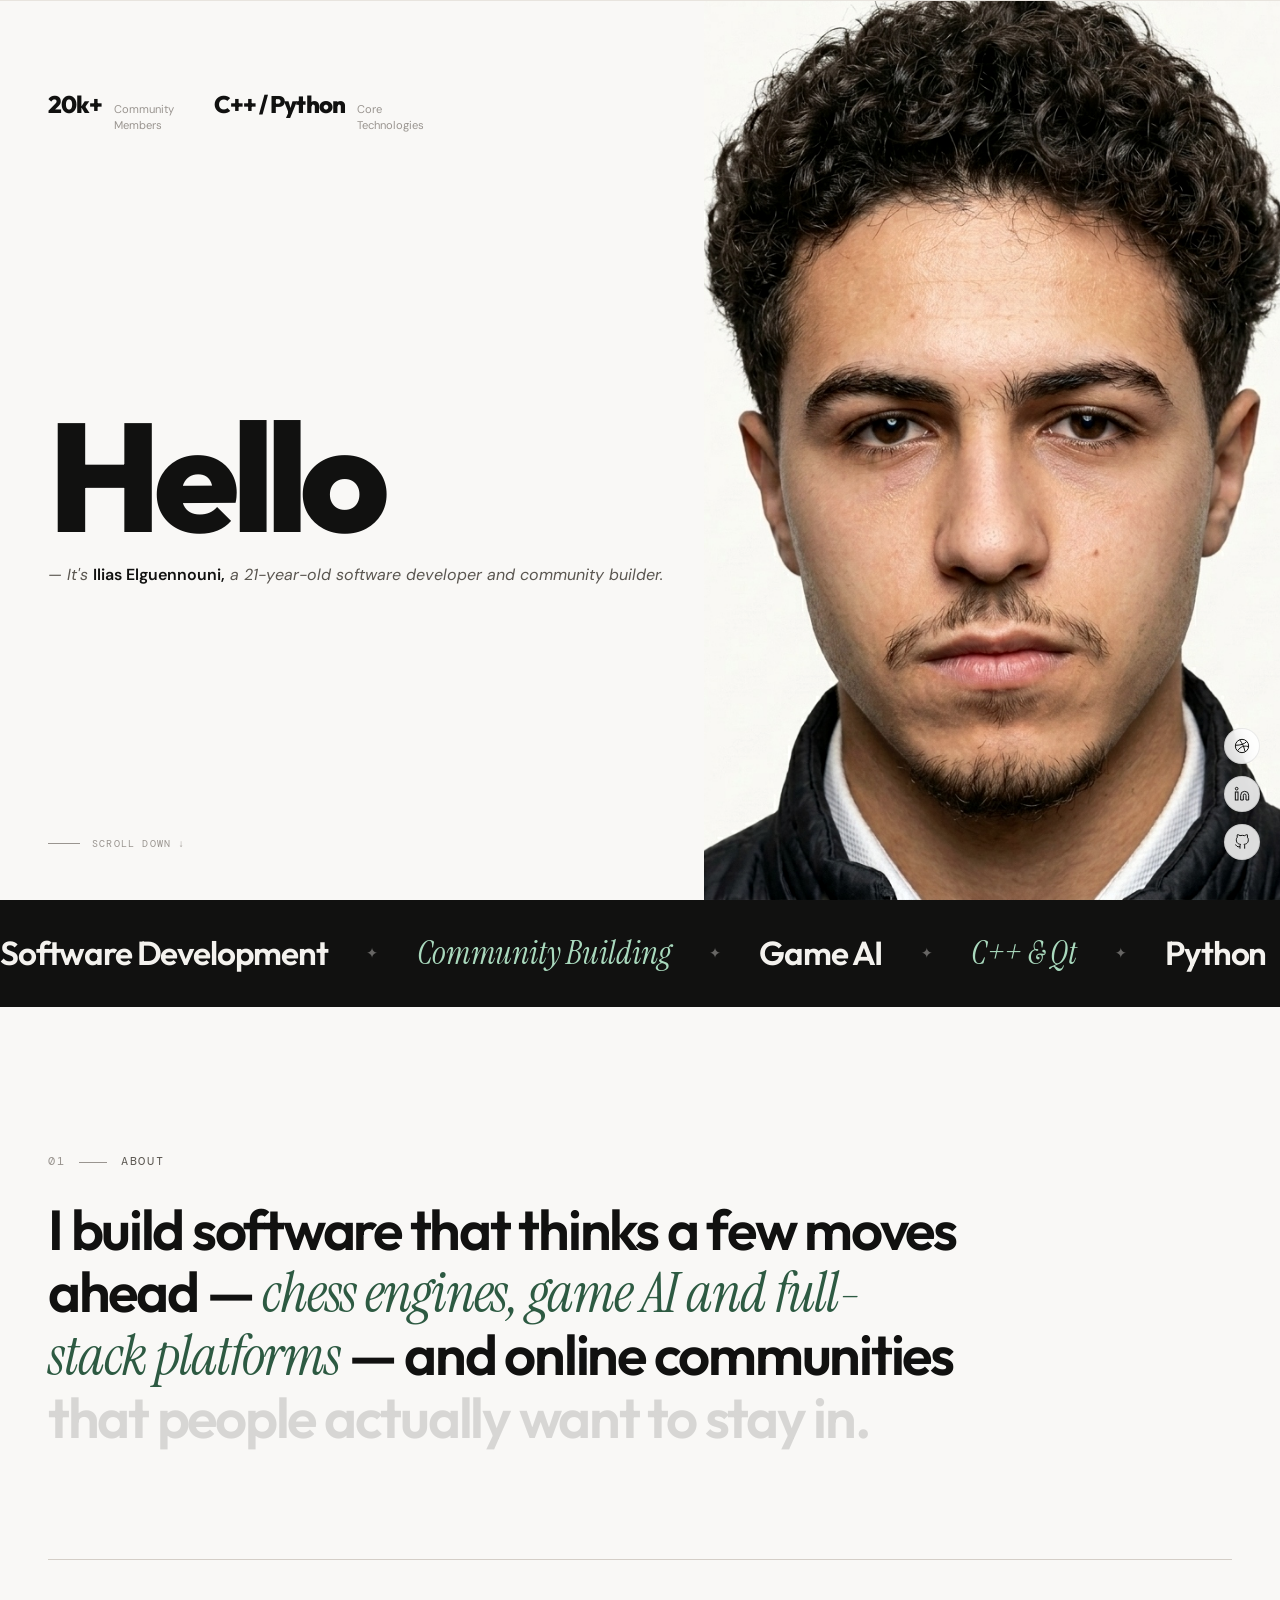
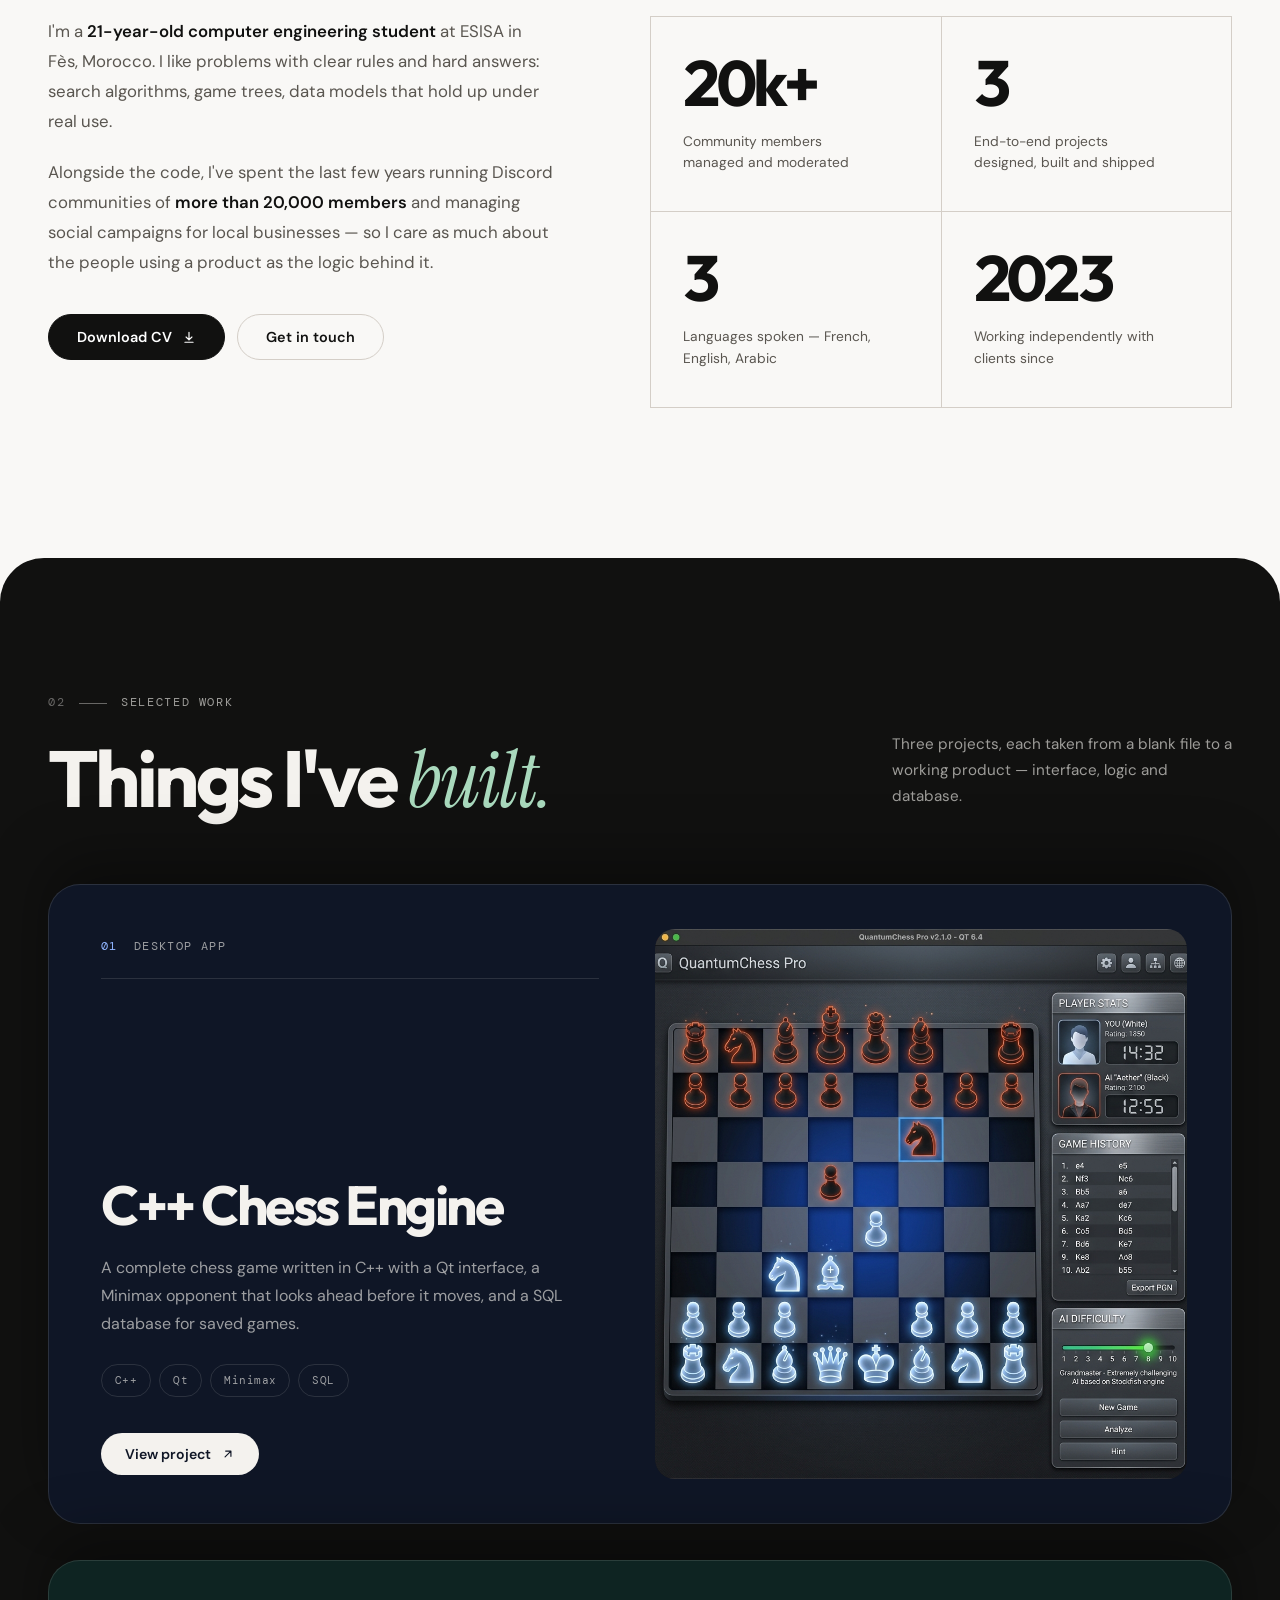
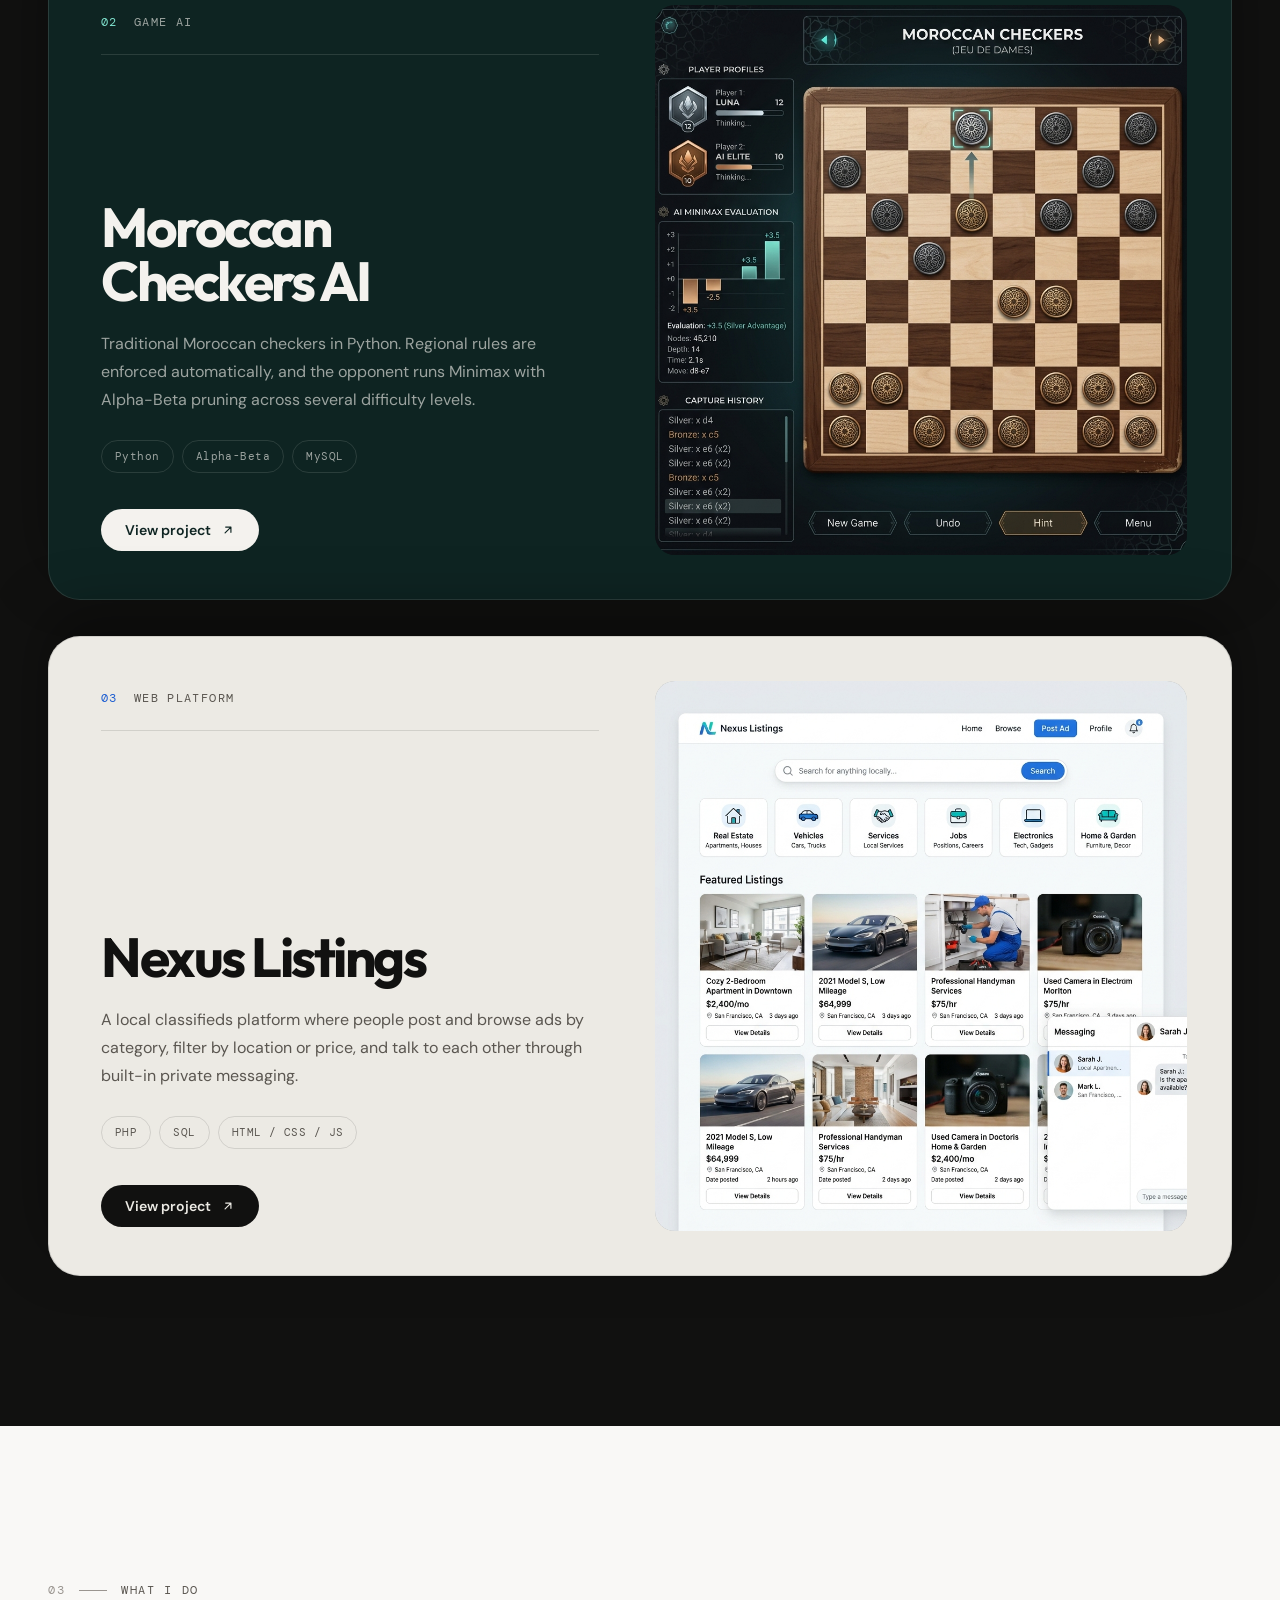
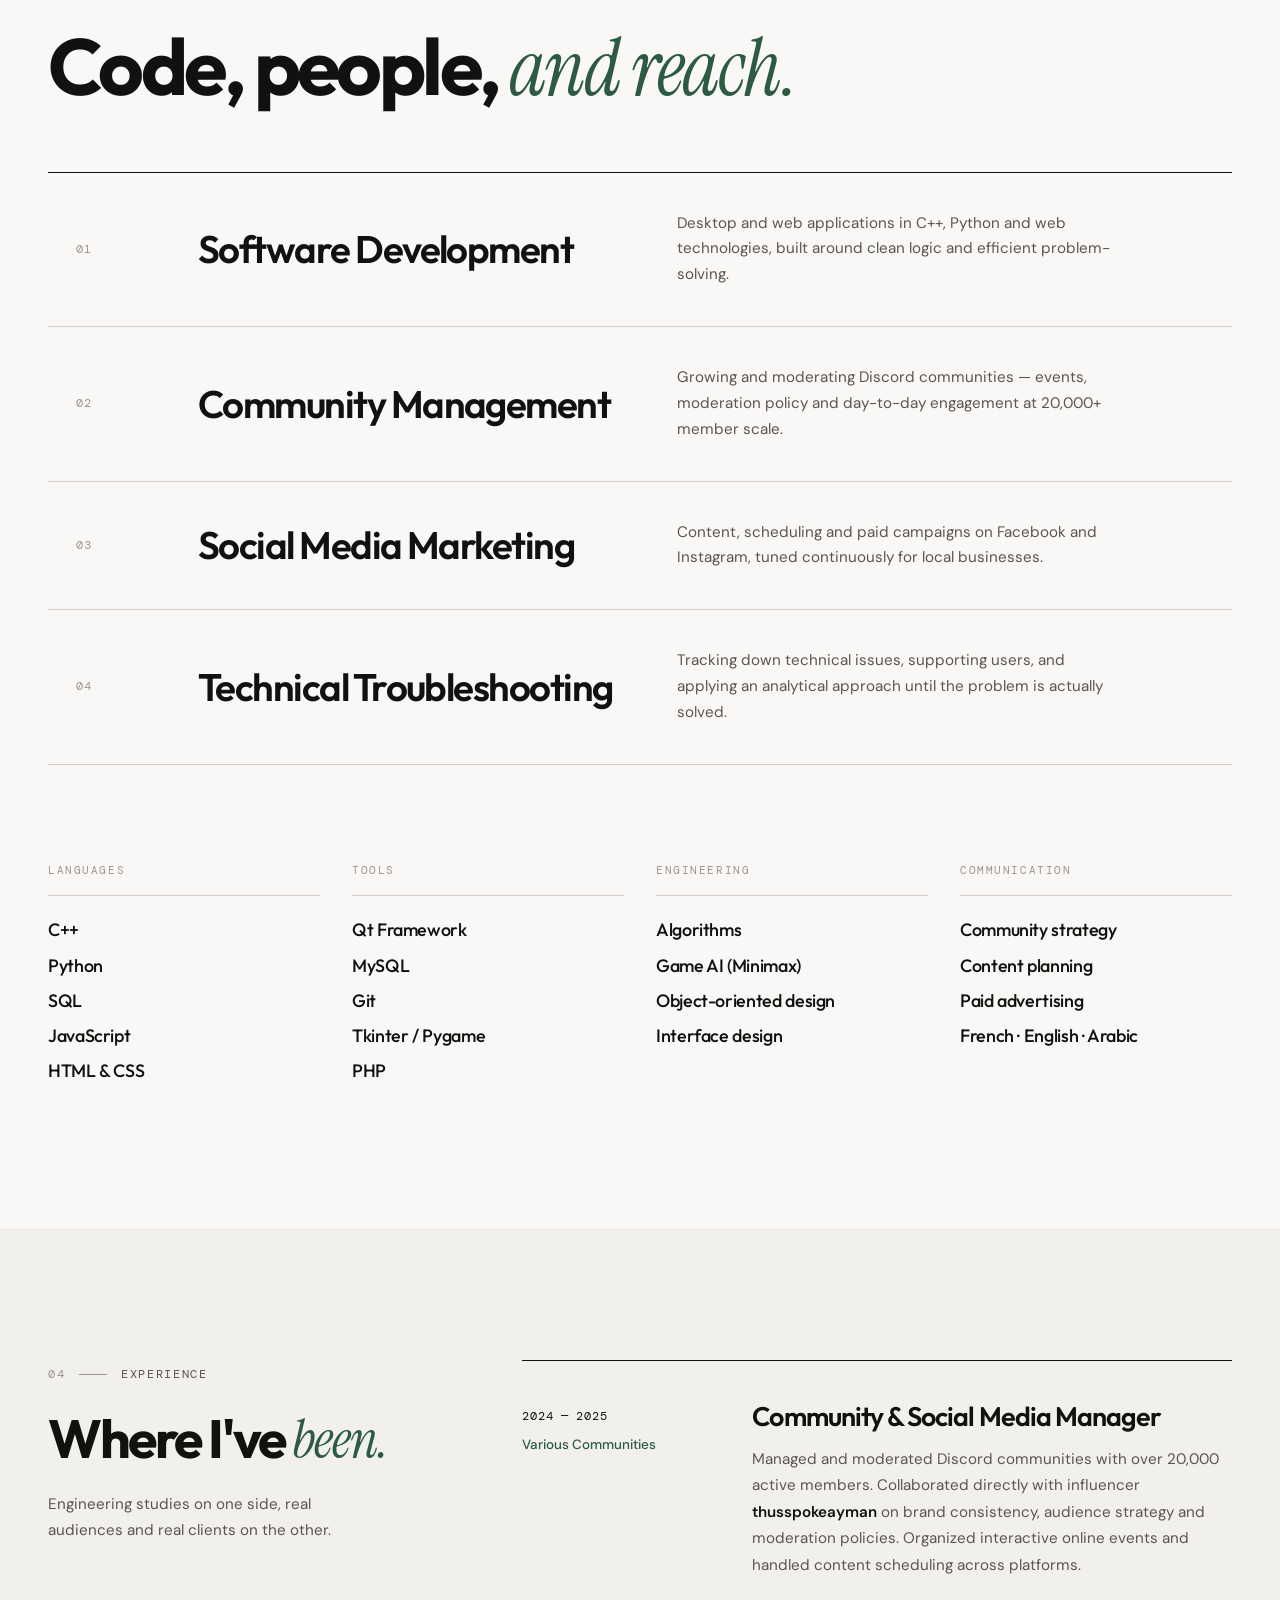
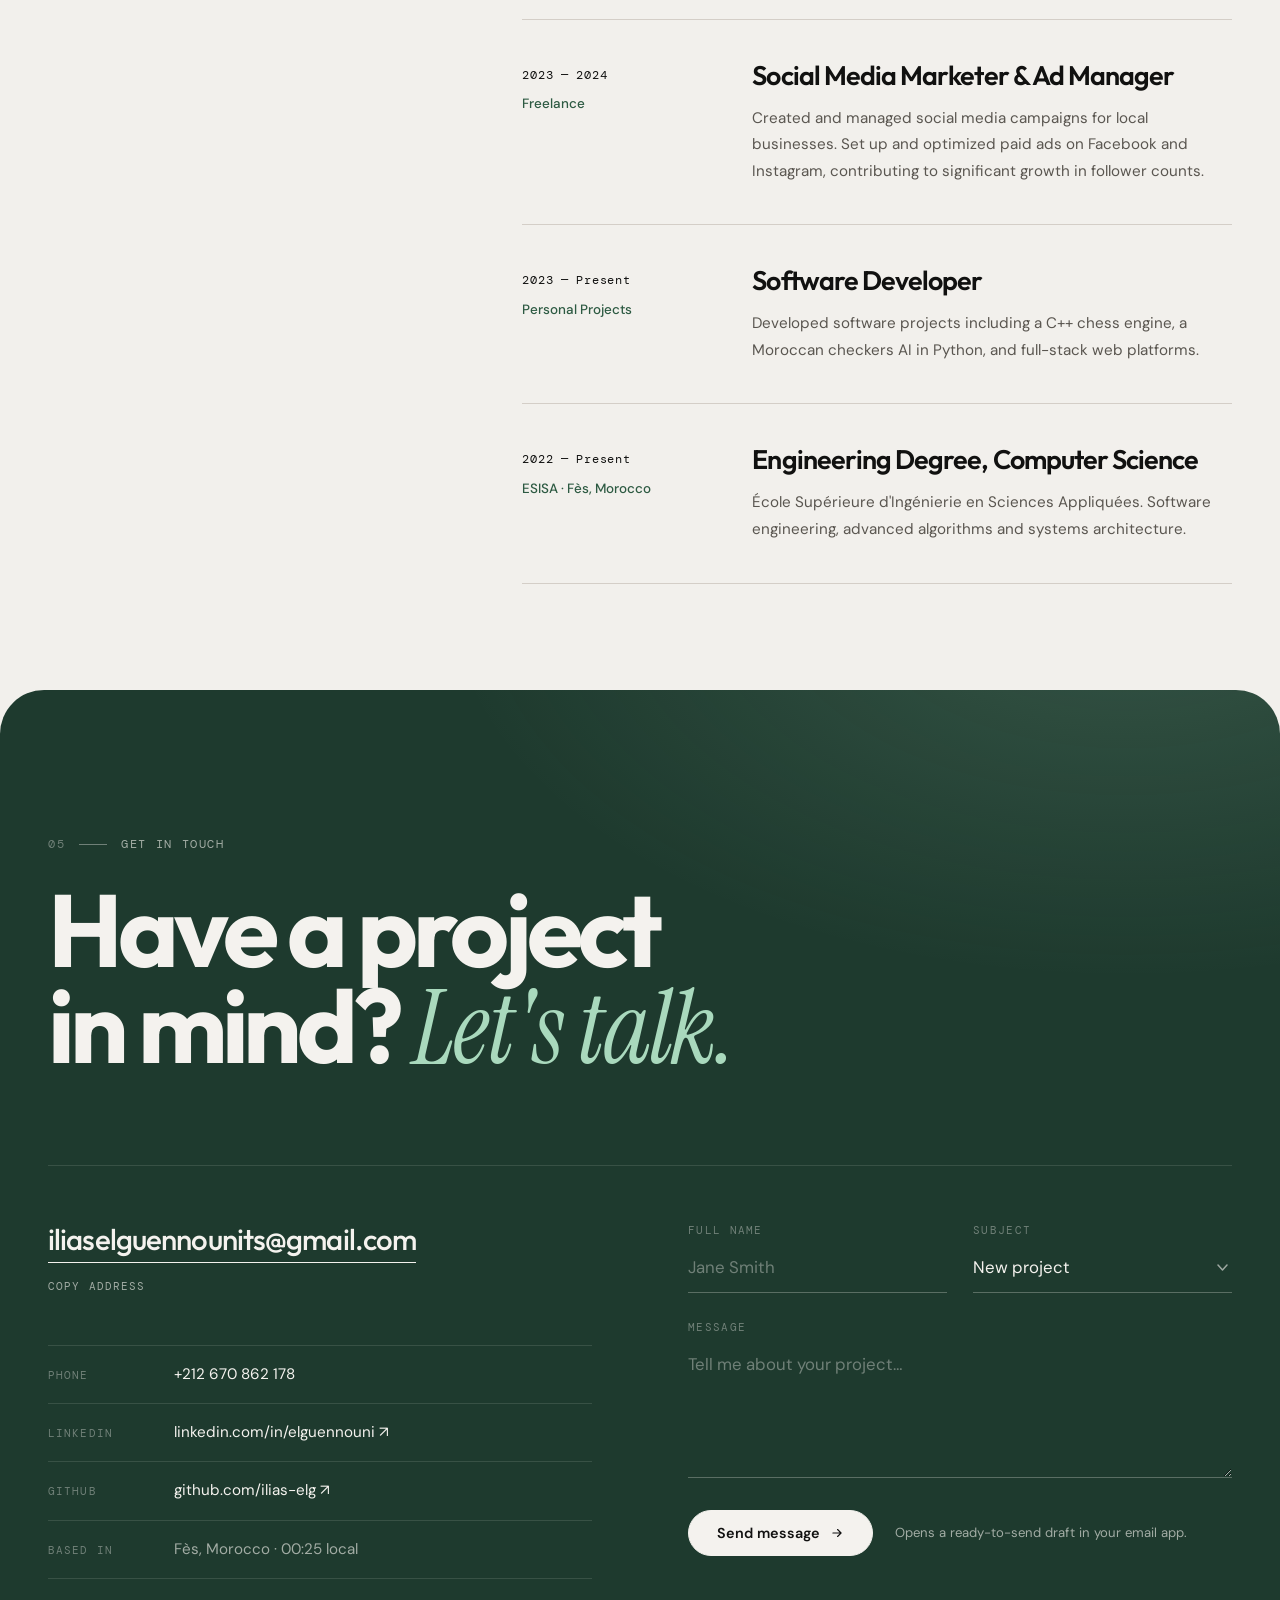
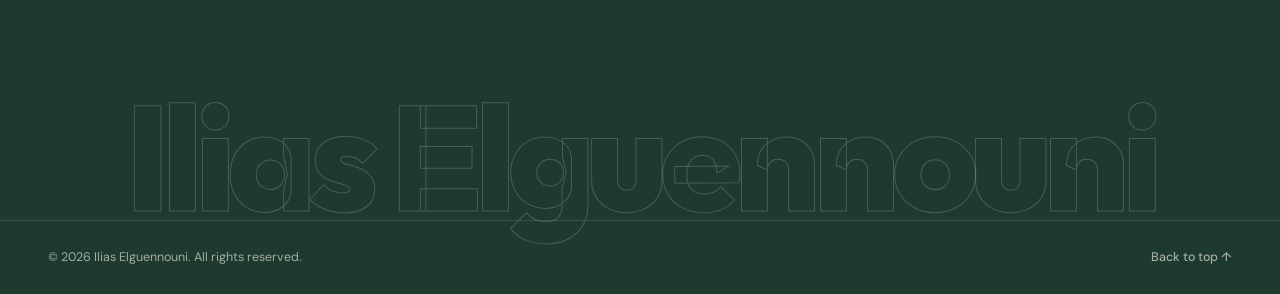
==== commit 1afea504: "Redesign everything below the hero Rebuild the about, work, services, experience and contact section" ====
--- a/index.html
+++ b/index.html
@@ -3,48 +3,59 @@
 <head>
   <meta charset="UTF-8">
   <meta name="viewport" content="width=device-width, initial-scale=1.0">
-  <title>Ilias Elguennouni — Creative Developer</title>
-  <meta name="description" content="Ilias Elguennouni — Creative developer building high-performance interfaces and memorable digital experiences.">
+  <title>Ilias Elguennouni — Software Developer &amp; Community Builder</title>
+  <meta name="description" content="Ilias Elguennouni — software developer and community builder. C++ and Python game AI, full-stack web platforms, and online communities of 20,000+ members.">
+  <meta name="theme-color" content="#F9F8F6">
+
+  <meta property="og:type" content="website">
+  <meta property="og:title" content="Ilias Elguennouni — Software Developer &amp; Community Builder">
+  <meta property="og:description" content="C++ and Python game AI, full-stack web platforms, and online communities of 20,000+ members.">
+  <meta property="og:image" content="assets/img/avatar.png">
 
   <link rel="preconnect" href="https://fonts.googleapis.com">
   <link rel="preconnect" href="https://fonts.gstatic.com" crossorigin>
-  <link href="https://fonts.googleapis.com/css2?family=Outfit:wght@300;400;500;600;700;800;900&family=DM+Sans:ital,opsz,wght@0,9..40,300;0,9..40,400;0,9..40,500;1,9..40,300&family=DM+Mono:wght@400;500&display=swap" rel="stylesheet">
+  <link href="https://fonts.googleapis.com/css2?family=Outfit:wght@300;400;500;600;700;800;900&family=DM+Sans:ital,opsz,wght@0,9..40,300;0,9..40,400;0,9..40,500;1,9..40,300&family=DM+Mono:wght@400;500&family=Instrument+Serif:ital@0;1&display=swap" rel="stylesheet">
 
   <link rel="stylesheet" href="assets/css/style.css">
+  <script>document.documentElement.classList.add('js');</script>
 </head>
 <body>
+
+  <a href="#about" class="skip-link">Skip to content</a>
 
   <!-- ══ NAV ══ -->
   <header class="nav" id="siteNav">
     <div class="nav__inner">
-      <a href="#" class="nav__logo" id="navLogo">Ilias.</a>
-
-      <nav class="nav__links" id="navLinks">
-        <a href="#work"       class="nav__link" id="nlWork">About Me</a>
-        <a href="#work"       class="nav__link" id="nlPortfolio">Portfolio</a>
-        <a href="#services"   class="nav__link" id="nlServices">Services</a>
-        <a href="#contact"    class="nav__link" id="nlBlog">Blog</a>
+      <a href="#hero" class="nav__logo" id="navLogo">Ilias<span>.</span></a>
+
+      <nav class="nav__links" id="navLinks" aria-label="Primary">
+        <a href="#about"      class="nav__link">About</a>
+        <a href="#work"       class="nav__link">Work</a>
+        <a href="#services"   class="nav__link">Services</a>
+        <a href="#experience" class="nav__link">Experience</a>
       </nav>
 
       <div class="nav__cta-wrap">
+        <span class="nav__status"><i></i>Available for projects</span>
         <a href="#contact" class="nav__cta" id="navCta">Contact me</a>
       </div>
 
-      <button class="nav__burger" id="navBurger" aria-label="Menu">
+      <button class="nav__burger" id="navBurger" aria-label="Menu" aria-expanded="false" aria-controls="mobMenu">
         <span></span><span></span>
       </button>
     </div>
+    <div class="nav__progress" id="navProgress"></div>
   </header>
 
   <!-- Mobile Menu -->
   <div class="mob-menu" id="mobMenu">
-    <a href="#work"     class="mob-link" id="ml1">Portfolio</a>
-    <a href="#services" class="mob-link" id="ml2">Services</a>
-    <a href="#about"    class="mob-link" id="ml3">About</a>
-    <a href="#contact"  class="mob-link" id="ml4">Contact</a>
-    <a href="#contact"  class="mob-cta"  id="ml5">Book A Call →</a>
+    <a href="#about"      class="mob-link"><span>01</span>About</a>
+    <a href="#work"       class="mob-link"><span>02</span>Work</a>
+    <a href="#services"   class="mob-link"><span>03</span>Services</a>
+    <a href="#experience" class="mob-link"><span>04</span>Experience</a>
+    <a href="#contact"    class="mob-link"><span>05</span>Contact</a>
+    <a href="mailto:iliaselguennounits@gmail.com" class="mob-cta">iliaselguennounits@gmail.com →</a>
   </div>
-  <div class="mob-overlay" id="mobOverlay"></div>
 
   <main>
 
@@ -95,10 +106,10 @@
           <a href="#" class="hero__social" id="hsDribble" aria-label="Dribbble">
             <svg width="16" height="16" viewBox="0 0 24 24" fill="none" stroke="currentColor" stroke-width="1.5"><circle cx="12" cy="12" r="10"/><path d="M8.56 2.75c4.37 6.03 6.02 9.42 8.03 17.72m2.54-15.38c-3.72 4.35-8.94 5.66-16.88 5.85m19.5 1.9c-3.5-.93-6.63-.82-8.94 0-2.58.92-5.01 2.86-7.44 6.32"/></svg>
           </a>
-          <a href="#" class="hero__social" id="hsLinkedin" aria-label="LinkedIn">
+          <a href="https://linkedin.com/in/elguennouni" target="_blank" rel="noopener" class="hero__social" id="hsLinkedin" aria-label="LinkedIn">
             <svg width="16" height="16" viewBox="0 0 24 24" fill="none" stroke="currentColor" stroke-width="1.5"><path d="M16 8a6 6 0 0 1 6 6v7h-4v-7a2 2 0 0 0-2-2 2 2 0 0 0-2 2v7h-4v-7a6 6 0 0 1 6-6z"/><rect x="2" y="9" width="4" height="12"/><circle cx="4" cy="4" r="2"/></svg>
           </a>
-          <a href="#" class="hero__social" id="hsGithub" aria-label="GitHub">
+          <a href="https://github.com/ilias-elg" target="_blank" rel="noopener" class="hero__social" id="hsGithub" aria-label="GitHub">
             <svg width="16" height="16" viewBox="0 0 24 24" fill="none" stroke="currentColor" stroke-width="1.5"><path d="M9 19c-5 1.5-5-2.5-7-3m14 6v-3.87a3.37 3.37 0 0 0-.94-2.61c3.14-.35 6.44-1.54 6.44-7A5.44 5.44 0 0 0 20 4.77 5.07 5.07 0 0 0 19.91 1S18.73.65 16 2.48a13.38 13.38 0 0 0-7 0C6.27.65 5.09 1 5.09 1A5.07 5.07 0 0 0 5 4.77a5.44 5.44 0 0 0-1.5 3.78c0 5.42 3.3 6.61 6.44 7A3.37 3.37 0 0 0 9 18.13V22"/></svg>
           </a>
         </div>
@@ -106,74 +117,145 @@
 
     </section>
 
-    <!-- Animated Background Wrapper -->
-    <div class="content-wrapper">
+    <!-- ══ MARQUEE ══ -->
+    <div class="marquee" aria-hidden="true">
+      <div class="marquee__track">
+        <div class="marquee__group">
+          <span>Software Development</span><i>✦</i>
+          <span class="alt">Community Building</span><i>✦</i>
+          <span>Game AI</span><i>✦</i>
+          <span class="alt">C++ &amp; Qt</span><i>✦</i>
+          <span>Python</span><i>✦</i>
+          <span class="alt">Full-Stack Web</span><i>✦</i>
+          <span>Digital Marketing</span><i>✦</i>
+        </div>
+        <div class="marquee__group">
+          <span>Software Development</span><i>✦</i>
+          <span class="alt">Community Building</span><i>✦</i>
+          <span>Game AI</span><i>✦</i>
+          <span class="alt">C++ &amp; Qt</span><i>✦</i>
+          <span>Python</span><i>✦</i>
+          <span class="alt">Full-Stack Web</span><i>✦</i>
+          <span>Digital Marketing</span><i>✦</i>
+        </div>
+      </div>
+    </div>
+
+    <!-- ══ ABOUT ══ -->
+    <section class="about" id="about">
+      <div class="wrap">
+
+        <div class="kicker reveal"><span>01</span>About</div>
+
+        <p class="statement" id="statement">
+          I build software that thinks a few moves ahead — <em>chess engines, game AI and full-stack platforms</em> — and online communities that people actually want to stay in.
+        </p>
+
+        <div class="about__grid">
+          <div class="about__bio reveal">
+            <p>I'm a <strong>21-year-old computer engineering student</strong> at ESISA in Fès, Morocco. I like problems with clear rules and hard answers: search algorithms, game trees, data models that hold up under real use.</p>
+            <p>Alongside the code, I've spent the last few years running Discord communities of <strong>more than 20,000 members</strong> and managing social campaigns for local businesses — so I care as much about the people using a product as the logic behind it.</p>
+            <div class="about__actions">
+              <a href="resume/cv.pdf" class="btn btn--solid" download="Ilias-Elguennouni-CV.pdf">
+                Download CV
+                <svg width="14" height="14" viewBox="0 0 24 24" fill="none" stroke="currentColor" stroke-width="2" stroke-linecap="round" stroke-linejoin="round"><path d="M12 4v13m0 0l-5-5m5 5l5-5M5 21h14"/></svg>
+              </a>
+              <a href="#contact" class="btn btn--line">Get in touch</a>
+            </div>
+          </div>
+
+          <dl class="stats">
+            <div class="stat reveal">
+              <dt><span data-count="20">20</span>k+</dt>
+              <dd>Community members managed and moderated</dd>
+            </div>
+            <div class="stat reveal">
+              <dt><span data-count="3">3</span></dt>
+              <dd>End-to-end projects designed, built and shipped</dd>
+            </div>
+            <div class="stat reveal">
+              <dt><span data-count="3">3</span></dt>
+              <dd>Languages spoken — French, English, Arabic</dd>
+            </div>
+            <div class="stat reveal">
+              <dt>2023</dt>
+              <dd>Working independently with clients since</dd>
+            </div>
+          </dl>
+        </div>
+
+      </div>
+    </section>
 
     <!-- ══ WORK ══ -->
     <section class="work" id="work">
-      <div class="section-wrap">
-
-        <div class="section-head fade-in">
-          <div class="section-kicker">
-            <span class="kicker-line"></span>Portfolio
-          </div>
-          <h2 class="section-h2">Selected Work</h2>
-          <div class="work-filters">
-            <button class="wf-btn active" data-filter="all"     id="fAll">All</button>
-            <button class="wf-btn"        data-filter="web"     id="fWeb">Web Apps</button>
-            <button class="wf-btn"        data-filter="design"  id="fDesign">UI / UX</button>
-            <button class="wf-btn"        data-filter="systems" id="fSystems">Systems</button>
-          </div>
-        </div>
-
-        <div class="projects-grid" id="projectsGrid">
-
-          <article class="pcard fade-in" data-category="systems" id="proj1">
-            <div class="pcard__thumb pc--green">
-              <span>CH</span>
-              <div class="pcard__hover"><button class="modal-trigger" data-project="chess">View Details ↗</button></div>
-            </div>
-            <div class="pcard__info">
-              <div class="pcard__meta">
-                <span class="pcard__cat">Desktop App</span>
-                <span class="pcard__yr">Recent</span>
+      <div class="wrap">
+
+        <div class="sec-head">
+          <div>
+            <div class="kicker kicker--light reveal"><span>02</span>Selected work</div>
+            <h2 class="h2 reveal">Things I've <em>built.</em></h2>
+          </div>
+          <p class="sec-head__note reveal">Three projects, each taken from a blank file to a working product — interface, logic and database.</p>
+        </div>
+
+        <div class="stack">
+
+          <article class="pj pj--chess" style="--i:0">
+            <div class="pj__body">
+              <div class="pj__top">
+                <span class="pj__num">01</span>
+                <span class="pj__cat">Desktop App</span>
               </div>
-              <h3 class="pcard__title">C++ Chess Engine</h3>
-              <p class="pcard__desc">Complete chess game built with C++ and Qt, featuring a Minimax AI, background music, and a database for saves.</p>
-              <div class="pcard__tags"><span>C++</span><span>Qt</span><span>SQL</span></div>
-            </div>
+              <h3 class="pj__title">C++ Chess Engine</h3>
+              <p class="pj__desc">A complete chess game written in C++ with a Qt interface, a Minimax opponent that looks ahead before it moves, and a SQL database for saved games.</p>
+              <ul class="pj__tags"><li>C++</li><li>Qt</li><li>Minimax</li><li>SQL</li></ul>
+              <button class="pj__btn" type="button" data-project="chess">
+                View project
+                <svg width="14" height="14" viewBox="0 0 24 24" fill="none" stroke="currentColor" stroke-width="2" stroke-linecap="round" stroke-linejoin="round"><path d="M7 17L17 7M8 7h9v9"/></svg>
+              </button>
+            </div>
+            <button class="pj__media" type="button" data-project="chess" aria-label="Open C++ Chess Engine details">
+              <img src="assets/img/chess_engine.png" alt="Chess engine interface with board, move history and AI difficulty panel" loading="lazy" width="1024" height="1024">
+            </button>
           </article>
 
-          <article class="pcard fade-in" data-category="systems" id="proj2">
-            <div class="pcard__thumb pc--navy">
-              <span>DM</span>
-              <div class="pcard__hover"><button class="modal-trigger" data-project="checkers">View Details ↗</button></div>
-            </div>
-            <div class="pcard__info">
-              <div class="pcard__meta">
-                <span class="pcard__cat">Game AI</span>
-                <span class="pcard__yr">Recent</span>
+          <article class="pj pj--checkers" style="--i:1">
+            <div class="pj__body">
+              <div class="pj__top">
+                <span class="pj__num">02</span>
+                <span class="pj__cat">Game AI</span>
               </div>
-              <h3 class="pcard__title">Moroccan Checkers AI</h3>
-              <p class="pcard__desc">Interactive Python game featuring Minimax AI with Alpha-Beta pruning, automatic rule enforcement, and a MySQL database.</p>
-              <div class="pcard__tags"><span>Python</span><span>AI</span><span>MySQL</span></div>
-            </div>
+              <h3 class="pj__title">Moroccan Checkers AI</h3>
+              <p class="pj__desc">Traditional Moroccan checkers in Python. Regional rules are enforced automatically, and the opponent runs Minimax with Alpha-Beta pruning across several difficulty levels.</p>
+              <ul class="pj__tags"><li>Python</li><li>Alpha-Beta</li><li>MySQL</li></ul>
+              <button class="pj__btn" type="button" data-project="checkers">
+                View project
+                <svg width="14" height="14" viewBox="0 0 24 24" fill="none" stroke="currentColor" stroke-width="2" stroke-linecap="round" stroke-linejoin="round"><path d="M7 17L17 7M8 7h9v9"/></svg>
+              </button>
+            </div>
+            <button class="pj__media" type="button" data-project="checkers" aria-label="Open Moroccan Checkers AI details">
+              <img src="assets/img/moroccan_checkers.png" alt="Moroccan checkers game with board, player profiles and AI evaluation panel" loading="lazy" width="1024" height="1024">
+            </button>
           </article>
 
-          <article class="pcard fade-in" data-category="web" id="proj3">
-            <div class="pcard__thumb pc--warm">
-              <span>NL</span>
-              <div class="pcard__hover"><button class="modal-trigger" data-project="nexus">View Details ↗</button></div>
-            </div>
-            <div class="pcard__info">
-              <div class="pcard__meta">
-                <span class="pcard__cat">Web Platform</span>
-                <span class="pcard__yr">Recent</span>
+          <article class="pj pj--nexus" style="--i:2">
+            <div class="pj__body">
+              <div class="pj__top">
+                <span class="pj__num">03</span>
+                <span class="pj__cat">Web Platform</span>
               </div>
-              <h3 class="pcard__title">Nexus Listings</h3>
-              <p class="pcard__desc">A local classifieds platform allowing users to post and browse ads by category, featuring an integrated private messaging system.</p>
-              <div class="pcard__tags"><span>Full-stack</span><span>SQL</span><span>Web</span></div>
-            </div>
+              <h3 class="pj__title">Nexus Listings</h3>
+              <p class="pj__desc">A local classifieds platform where people post and browse ads by category, filter by location or price, and talk to each other through built-in private messaging.</p>
+              <ul class="pj__tags"><li>PHP</li><li>SQL</li><li>HTML / CSS / JS</li></ul>
+              <button class="pj__btn" type="button" data-project="nexus">
+                View project
+                <svg width="14" height="14" viewBox="0 0 24 24" fill="none" stroke="currentColor" stroke-width="2" stroke-linecap="round" stroke-linejoin="round"><path d="M7 17L17 7M8 7h9v9"/></svg>
+              </button>
+            </div>
+            <button class="pj__media" type="button" data-project="nexus" aria-label="Open Nexus Listings details">
+              <img src="assets/img/nexus_listings.png" alt="Nexus Listings classifieds site with categories, featured listings and messaging" loading="lazy" width="1024" height="1024">
+            </button>
           </article>
 
         </div>
@@ -182,55 +264,58 @@
 
     <!-- ══ SERVICES ══ -->
     <section class="services" id="services">
-      <div class="section-wrap">
-        <div class="section-head fade-in">
-          <div class="section-kicker"><span class="kicker-line"></span>What I Do</div>
-          <h2 class="section-h2">Services</h2>
-        </div>
-        <div class="svc-grid">
-          <div class="svc-card fade-in" id="svc1">
-            <div class="svc-card__num">01</div>
-            <h3 class="svc-card__title">Software Development</h3>
-            <p class="svc-card__desc">Building robust applications using C++, Python, and Web technologies with a focus on problem-solving and efficiency.</p>
-          </div>
-          <div class="svc-card fade-in" id="svc2">
-            <div class="svc-card__num">02</div>
-            <h3 class="svc-card__title">Community Management</h3>
-            <p class="svc-card__desc">Growing and moderating vibrant Discord communities, with experience managing over 20,000 active members.</p>
-          </div>
-          <div class="svc-card fade-in" id="svc3">
-            <div class="svc-card__num">03</div>
-            <h3 class="svc-card__title">Social Media Marketing</h3>
-            <p class="svc-card__desc">Creating visually appealing content, managing ad campaigns, and optimizing strategies for local businesses.</p>
-          </div>
-          <div class="svc-card fade-in" id="svc4">
-            <div class="svc-card__num">04</div>
-            <h3 class="svc-card__title">Technical Troubleshooting</h3>
-            <p class="svc-card__desc">Resolving technical issues, providing user support, and applying strong analytical skills to overcome challenges.</p>
-          </div>
-        </div>
-      </div>
-    </section>
-
-    <!-- ══ ABOUT ══ -->
-    <section class="about" id="about">
-      <div class="section-wrap about__inner">
-
-        <div class="about__left fade-in">
-          <div class="section-kicker"><span class="kicker-line"></span>About Me</div>
-          <h2 class="section-h2">Driven by Logic<br>&amp; Community.</h2>
-          <p class="about__bio">I am a <strong>21-year-old</strong> software developer and community manager. From building C++ chess engines to growing Discord communities with over <strong>20,000 members</strong>, I blend technical problem-solving with effective communication and community building.</p>
-          <a href="#contact" class="btn-dark" id="aboutCta">Work With Me →</a>
-        </div>
-
-        <div class="about__right fade-in">
-          <div class="skill-list">
-            <div class="skill"><div class="skill__head"><span>Software Fundamentals</span><span>90%</span></div><div class="skill__bar"><div class="skill__fill" data-w="90"></div></div></div>
-            <div class="skill"><div class="skill__head"><span>C++ & Python</span><span>85%</span></div><div class="skill__bar"><div class="skill__fill" data-w="85"></div></div></div>
-            <div class="skill"><div class="skill__head"><span>Community Management</span><span>95%</span></div><div class="skill__bar"><div class="skill__fill" data-w="95"></div></div></div>
-            <div class="skill"><div class="skill__head"><span>Social Media Marketing</span><span>88%</span></div><div class="skill__bar"><div class="skill__fill" data-w="88"></div></div></div>
-            <div class="skill"><div class="skill__head"><span>Problem Solving</span><span>92%</span></div><div class="skill__bar"><div class="skill__fill" data-w="92"></div></div></div>
-            <div class="skill"><div class="skill__head"><span>Communication</span><span>90%</span></div><div class="skill__bar"><div class="skill__fill" data-w="90"></div></div></div>
+      <div class="wrap">
+
+        <div class="sec-head">
+          <div>
+            <div class="kicker reveal"><span>03</span>What I do</div>
+            <h2 class="h2 reveal">Code, people, <em>and reach.</em></h2>
+          </div>
+        </div>
+
+        <div class="svc-list">
+          <div class="svc reveal">
+            <span class="svc__num">01</span>
+            <h3 class="svc__title">Software Development</h3>
+            <p class="svc__desc">Desktop and web applications in C++, Python and web technologies, built around clean logic and efficient problem-solving.</p>
+            <span class="svc__arrow" aria-hidden="true">↗</span>
+          </div>
+          <div class="svc reveal">
+            <span class="svc__num">02</span>
+            <h3 class="svc__title">Community Management</h3>
+            <p class="svc__desc">Growing and moderating Discord communities — events, moderation policy and day-to-day engagement at 20,000+ member scale.</p>
+            <span class="svc__arrow" aria-hidden="true">↗</span>
+          </div>
+          <div class="svc reveal">
+            <span class="svc__num">03</span>
+            <h3 class="svc__title">Social Media Marketing</h3>
+            <p class="svc__desc">Content, scheduling and paid campaigns on Facebook and Instagram, tuned continuously for local businesses.</p>
+            <span class="svc__arrow" aria-hidden="true">↗</span>
+          </div>
+          <div class="svc reveal">
+            <span class="svc__num">04</span>
+            <h3 class="svc__title">Technical Troubleshooting</h3>
+            <p class="svc__desc">Tracking down technical issues, supporting users, and applying an analytical approach until the problem is actually solved.</p>
+            <span class="svc__arrow" aria-hidden="true">↗</span>
+          </div>
+        </div>
+
+        <div class="toolkit">
+          <div class="toolkit__col reveal">
+            <h4>Languages</h4>
+            <ul><li>C++</li><li>Python</li><li>SQL</li><li>JavaScript</li><li>HTML &amp; CSS</li></ul>
+          </div>
+          <div class="toolkit__col reveal">
+            <h4>Tools</h4>
+            <ul><li>Qt Framework</li><li>MySQL</li><li>Git</li><li>Tkinter / Pygame</li><li>PHP</li></ul>
+          </div>
+          <div class="toolkit__col reveal">
+            <h4>Engineering</h4>
+            <ul><li>Algorithms</li><li>Game AI (Minimax)</li><li>Object-oriented design</li><li>Interface design</li></ul>
+          </div>
+          <div class="toolkit__col reveal">
+            <h4>Communication</h4>
+            <ul><li>Community strategy</li><li>Content planning</li><li>Paid advertising</li><li>French · English · Arabic</li></ul>
           </div>
         </div>
 
@@ -239,120 +324,145 @@
 
     <!-- ══ EXPERIENCE ══ -->
     <section class="exp" id="experience">
-      <div class="section-wrap">
-        <div class="section-head fade-in">
-          <div class="section-kicker"><span class="kicker-line"></span>Experience</div>
-          <h2 class="section-h2">Work History</h2>
-        </div>
-        <div class="exp-list">
-          <div class="exp-row fade-in" id="exp1">
-            <div class="exp-row__left">
-              <span class="exp-row__period">2024 — 2025</span>
-              <span class="exp-row__co">Various Communities</span>
-            </div>
-            <div class="exp-row__right">
-              <h3 class="exp-row__role">Community & Social Media Manager</h3>
-              <p class="exp-row__desc">Managed and moderated Discord communities with over 20,000 active members. Collaborated directly with influencer <strong>thusspokeayman</strong> on brand consistency, audience strategy, and moderation policies. Organized interactive online events and handled content scheduling across platforms.</p>
-            </div>
-          </div>
-          <div class="exp-row fade-in" id="exp2">
-            <div class="exp-row__left">
-              <span class="exp-row__period">2023 — 2024</span>
-              <span class="exp-row__co">Freelance</span>
-            </div>
-            <div class="exp-row__right">
-              <h3 class="exp-row__role">Social Media Marketer & Ad Manager</h3>
-              <p class="exp-row__desc">Created and managed social media campaigns for local businesses. Set up and optimized paid ads on Facebook and Instagram, contributing to significant growth in follower counts.</p>
-            </div>
-          </div>
-          <div class="exp-row fade-in" id="exp3">
-            <div class="exp-row__left">
-              <span class="exp-row__period">2023 — Present</span>
-              <span class="exp-row__co">Personal Projects</span>
-            </div>
-            <div class="exp-row__right">
-              <h3 class="exp-row__role">Software Developer</h3>
-              <p class="exp-row__desc">Developed various software projects including a C++ Chess engine, a Moroccan Checkers AI in Python, and full-stack web platforms.</p>
-            </div>
-          </div>
-        </div>
+      <div class="wrap exp__inner">
+
+        <div class="exp__aside">
+          <div class="kicker reveal"><span>04</span>Experience</div>
+          <h2 class="h2 h2--sm reveal">Where I've <em>been.</em></h2>
+          <p class="exp__note reveal">Engineering studies on one side, real audiences and real clients on the other.</p>
+        </div>
+
+        <ol class="timeline">
+          <li class="tl reveal">
+            <div class="tl__meta">
+              <span class="tl__period">2024 — 2025</span>
+              <span class="tl__co">Various Communities</span>
+            </div>
+            <div class="tl__main">
+              <h3 class="tl__role">Community &amp; Social Media Manager</h3>
+              <p class="tl__desc">Managed and moderated Discord communities with over 20,000 active members. Collaborated directly with influencer <strong>thusspokeayman</strong> on brand consistency, audience strategy and moderation policies. Organized interactive online events and handled content scheduling across platforms.</p>
+            </div>
+          </li>
+          <li class="tl reveal">
+            <div class="tl__meta">
+              <span class="tl__period">2023 — 2024</span>
+              <span class="tl__co">Freelance</span>
+            </div>
+            <div class="tl__main">
+              <h3 class="tl__role">Social Media Marketer &amp; Ad Manager</h3>
+              <p class="tl__desc">Created and managed social media campaigns for local businesses. Set up and optimized paid ads on Facebook and Instagram, contributing to significant growth in follower counts.</p>
+            </div>
+          </li>
+          <li class="tl reveal">
+            <div class="tl__meta">
+              <span class="tl__period">2023 — Present</span>
+              <span class="tl__co">Personal Projects</span>
+            </div>
+            <div class="tl__main">
+              <h3 class="tl__role">Software Developer</h3>
+              <p class="tl__desc">Developed software projects including a C++ chess engine, a Moroccan checkers AI in Python, and full-stack web platforms.</p>
+            </div>
+          </li>
+          <li class="tl reveal">
+            <div class="tl__meta">
+              <span class="tl__period">2022 — Present</span>
+              <span class="tl__co">ESISA · Fès, Morocco</span>
+            </div>
+            <div class="tl__main">
+              <h3 class="tl__role">Engineering Degree, Computer Science</h3>
+              <p class="tl__desc">École Supérieure d'Ingénierie en Sciences Appliquées. Software engineering, advanced algorithms and systems architecture.</p>
+            </div>
+          </li>
+        </ol>
+
       </div>
     </section>
 
     <!-- ══ CONTACT ══ -->
     <section class="contact" id="contact">
-      <div class="section-wrap contact__inner">
-
-        <div class="contact__left fade-in">
-          <div class="section-kicker"><span class="kicker-line"></span>Get in Touch</div>
-          <h2 class="section-h2">Have a project<br>in mind?<br><em>Let's talk.</em></h2>
-          <div class="contact-links">
-            <a href="mailto:iliaselguennounits@gmail.com" class="contact-link" id="cEmail">iliaselguennounits@gmail.com</a>
-            <a href="tel:0670862178" class="contact-link" id="cPhone">Phone: 0670862178</a>
-            <a href="#" class="contact-link" id="cLi">linkedin.com/in/elguennouni</a>
-          </div>
-        </div>
-
-        <form class="contact-form" id="contactForm" novalidate>
-          <div class="form-row">
+      <div class="wrap">
+
+        <div class="kicker kicker--light reveal"><span>05</span>Get in touch</div>
+        <h2 class="contact__title reveal">Have a project in mind? <em>Let's talk.</em></h2>
+
+        <div class="contact__grid">
+
+          <div class="contact__left reveal">
+            <a href="mailto:iliaselguennounits@gmail.com" class="contact__mail" id="cEmail">iliaselguennounits@gmail.com</a>
+            <button class="contact__copy" type="button" id="copyEmail">Copy address</button>
+
+            <ul class="contact__list">
+              <li><span>Phone</span><a href="tel:+212670862178" id="cPhone">+212 670 862 178</a></li>
+              <li><span>LinkedIn</span><a href="https://linkedin.com/in/elguennouni" target="_blank" rel="noopener" id="cLi">linkedin.com/in/elguennouni ↗</a></li>
+              <li><span>GitHub</span><a href="https://github.com/ilias-elg" target="_blank" rel="noopener">github.com/ilias-elg ↗</a></li>
+              <li><span>Based in</span><em>Fès, Morocco · <time id="localTime">--:--</time> local</em></li>
+            </ul>
+          </div>
+
+          <form class="contact-form reveal" id="contactForm" novalidate>
+            <div class="form-row">
+              <div class="form-field">
+                <label for="userName">Full name</label>
+                <input type="text" id="userName" name="name" placeholder="Jane Smith" required autocomplete="name">
+              </div>
+              <div class="form-field">
+                <label for="subjectType">Subject</label>
+                <select id="subjectType" name="subject">
+                  <option value="New project">New project</option>
+                  <option value="Freelance work">Freelance work</option>
+                  <option value="General question">General question</option>
+                </select>
+              </div>
+            </div>
             <div class="form-field">
-              <label for="userName">Full Name</label>
-              <input type="text" id="userName" name="name" placeholder="Jane Smith" required autocomplete="name">
-            </div>
-            <div class="form-field">
-              <label for="userEmail">Email</label>
-              <input type="email" id="userEmail" name="email" placeholder="jane@example.com" required autocomplete="email">
-            </div>
-          </div>
-          <div class="form-field">
-            <label for="subjectType">Subject</label>
-            <select id="subjectType" name="subject">
-              <option value="project">New Project</option>
-              <option value="freelance">Freelance Work</option>
-              <option value="general">General Questions</option>
-            </select>
-          </div>
-          <div class="form-field">
-            <label for="userMessage">Message</label>
-            <textarea id="userMessage" name="message" rows="5" placeholder="Tell me about your project..." required></textarea>
-          </div>
-          <button type="submit" class="btn-dark btn-full" id="submitBtn">
-            <span class="btn__txt">Send Message</span>
-          </button>
-        </form>
-
-      </div>
-    </section>
-    
-    </div> <!-- End content-wrapper -->
+              <label for="userMessage">Message</label>
+              <textarea id="userMessage" name="message" rows="5" placeholder="Tell me about your project…" required></textarea>
+            </div>
+            <div class="form-foot">
+              <button type="submit" class="btn btn--light" id="submitBtn">
+                <span class="btn__txt">Send message</span>
+                <svg width="14" height="14" viewBox="0 0 24 24" fill="none" stroke="currentColor" stroke-width="2" stroke-linecap="round" stroke-linejoin="round"><path d="M5 12h14m-6-6l6 6-6 6"/></svg>
+              </button>
+              <p class="form-note" id="formNote" role="status">Opens a ready-to-send draft in your email app.</p>
+            </div>
+          </form>
+
+        </div>
+      </div>
+
+      <!-- ══ FOOTER ══ -->
+      <footer class="footer">
+        <div class="footer__mark" aria-hidden="true">Ilias Elguennouni</div>
+        <div class="wrap footer__inner">
+          <span class="footer__copy">© <span id="year">2026</span> Ilias Elguennouni. All rights reserved.</span>
+          <a href="#hero" class="footer__up" id="footerUp">Back to top ↑</a>
+        </div>
+      </footer>
+    </section>
 
   </main>
 
   <!-- ══ PROJECT MODAL ══ -->
-  <div class="project-modal" id="projectModal">
-    <div class="project-modal__overlay" id="modalOverlay"></div>
-    <div class="project-modal__content fade-in">
-      <button class="project-modal__close" id="modalClose">✕</button>
-      <div class="project-modal__body">
-        <img src="" alt="Project Image" class="project-modal__img" id="modalImg">
-        <div class="project-modal__info">
-          <span class="project-modal__category" id="modalCat"></span>
-          <h3 class="project-modal__title" id="modalTitle"></h3>
-          <p class="project-modal__desc" id="modalDesc"></p>
-          <div class="project-modal__tech" id="modalTech"></div>
-        </div>
+  <div class="modal" id="projectModal" role="dialog" aria-modal="true" aria-labelledby="modalTitle" aria-hidden="true">
+    <div class="modal__overlay" id="modalOverlay"></div>
+    <div class="modal__panel">
+      <button class="modal__close" id="modalClose" type="button" aria-label="Close">✕</button>
+      <div class="modal__media">
+        <img src="" alt="" id="modalImg">
+      </div>
+      <div class="modal__info">
+        <span class="modal__cat" id="modalCat"></span>
+        <h3 class="modal__title" id="modalTitle"></h3>
+        <p class="modal__desc" id="modalDesc"></p>
+        <h4 class="modal__label">Highlights</h4>
+        <ul class="modal__feats" id="modalFeats"></ul>
+        <h4 class="modal__label">Built with</h4>
+        <ul class="modal__tech" id="modalTech"></ul>
       </div>
     </div>
   </div>
 
-  <!-- ══ FOOTER ══ -->
-  <footer class="footer">
-    <div class="footer__inner">
-      <span class="footer__logo">IE<span>.</span></span>
-      <span class="footer__copy">© 2026 Ilias Elguennouni. All rights reserved.</span>
-      <a href="#hero" class="footer__up" id="footerUp">↑ Top</a>
-    </div>
-  </footer>
+  <div class="cursor" id="cursor" aria-hidden="true"><span>View</span></div>
 
   <script src="assets/js/app.js"></script>
 </body>
--- a/assets/css/style.css
+++ b/assets/css/style.css
@@ -1,5 +1,5 @@
 /* ═══════════════════════════════════════════════════════════════
-   PORTFOLIO — FULL-BLEED PHOTO HERO · DRIBBBLE REFERENCE
+   PORTFOLIO — FULL-BLEED PHOTO HERO · EDITORIAL LAYOUT
    Ilias Elguennouni · 2026
    ═══════════════════════════════════════════════════════════════ */
 
@@ -19,198 +19,165 @@
   --green:   #1E3A2E;   /* deep forest — accent */
   --green-2: #2D5A42;
   --green-lt:#E6EFE9;
+  --mint:    #A9D9BD;   /* accent on dark surfaces */
+
+  --on-dark:   #F4F2EE;
+  --on-dark-2: rgba(244,242,238,.62);
+  --on-dark-3: rgba(244,242,238,.38);
+  --line-dark: rgba(244,242,238,.12);
 
   --display: 'Outfit', system-ui, sans-serif;
   --sans:    'DM Sans', system-ui, sans-serif;
   --mono:    'DM Mono', monospace;
+  --serif:   'Instrument Serif', 'Times New Roman', serif;
 
   --ease:    cubic-bezier(.25,.46,.45,.94);
   --eout:    cubic-bezier(.16,1,.3,1);
   --t:       .35s;
+
+  --gutter:  48px;
+  --nav-h:   68px;
 }
 
 /* ── RESET ───────────────────────────────────────────────────── */
 *, *::before, *::after { box-sizing: border-box; margin: 0; padding: 0; }
 html { scroll-behavior: smooth; scroll-padding-top: 70px; font-size: 16px; }
 body {
-  background: var(--white);
+  background: var(--off);
   color: var(--ink);
   font-family: var(--sans);
   font-weight: 400;
   line-height: 1.65;
   -webkit-font-smoothing: antialiased;
-  overflow-x: hidden;
+  overflow-x: clip;
 }
 a { color: inherit; text-decoration: none; }
 img { display: block; max-width: 100%; }
+ul, ol { list-style: none; }
 input, select, textarea, button { font-family: inherit; }
+button { color: inherit; }
+::selection { background: var(--green); color: var(--white); }
+:focus-visible { outline: 2px solid var(--green-2); outline-offset: 3px; border-radius: 4px; }
 
 ::-webkit-scrollbar { width: 4px; }
 ::-webkit-scrollbar-track { background: var(--light); }
 ::-webkit-scrollbar-thumb { background: var(--border2); border-radius: 99px; }
 ::-webkit-scrollbar-thumb:hover { background: var(--green); }
 
+.skip-link {
+  position: fixed;
+  top: 12px; left: 12px;
+  z-index: 1000;
+  padding: 10px 16px;
+  background: var(--ink);
+  color: var(--white);
+  font-size: .82rem;
+  border-radius: 8px;
+  transform: translateY(-200%);
+}
+.skip-link:focus { transform: none; }
+
 /* ── SHARED ──────────────────────────────────────────────────── */
-.section-wrap {
-  max-width: 1200px;
+.wrap {
+  max-width: 1360px;
   margin: 0 auto;
-  padding: 0 48px;
-}
-.section-kicker {
+  padding: 0 var(--gutter);
+}
+
+.kicker {
   display: inline-flex;
   align-items: center;
+  gap: 14px;
+  font-family: var(--mono);
+  font-size: .72rem;
+  text-transform: uppercase;
+  letter-spacing: .14em;
+  color: var(--body);
+  margin-bottom: 28px;
+}
+.kicker span { color: var(--muted); }
+.kicker span::after {
+  content: '';
+  display: inline-block;
+  width: 28px; height: 1px;
+  margin-left: 14px;
+  vertical-align: middle;
+  background: currentColor;
+}
+.kicker--light { color: var(--on-dark-2); }
+.kicker--light span { color: var(--on-dark-3); }
+
+.h2 {
+  font-family: var(--display);
+  font-size: clamp(2.6rem, 6.2vw, 5.6rem);
+  font-weight: 700;
+  line-height: .98;
+  letter-spacing: -.045em;
+  color: var(--ink);
+}
+.h2--sm { font-size: clamp(2.3rem, 4.2vw, 3.8rem); }
+.h2 em,
+.statement em,
+.contact__title em {
+  font-family: var(--serif);
+  font-style: italic;
+  font-weight: 400;
+  letter-spacing: -.02em;
+  color: var(--green-2);
+}
+
+.sec-head {
+  display: flex;
+  align-items: flex-end;
+  justify-content: space-between;
+  gap: 48px;
+  margin-bottom: 64px;
+}
+.sec-head__note {
+  max-width: 340px;
+  font-size: .95rem;
+  line-height: 1.7;
+  color: var(--body);
+  padding-bottom: 10px;
+}
+
+/* Reveal on scroll — only hides content when JS is running */
+.js .reveal {
+  opacity: 0;
+  transform: translateY(28px);
+  transition: opacity .9s var(--eout), transform .9s var(--eout);
+  transition-delay: var(--d, 0s);
+}
+.js .reveal.in { opacity: 1; transform: none; }
+
+/* Buttons */
+.btn {
+  display: inline-flex;
+  align-items: center;
+  justify-content: center;
   gap: 10px;
-  font-size: 0.72rem;
+  padding: 15px 28px;
+  font-size: .9rem;
   font-weight: 600;
-  text-transform: uppercase;
-  letter-spacing: .12em;
-  color: var(--green);
-  margin-bottom: 14px;
-}
-.kicker-line {
-  display: block;
-  width: 24px; height: 2px;
-  background: var(--green);
+  line-height: 1;
   border-radius: 99px;
-  flex-shrink: 0;
-}
-.section-h2 {
-  font-family: var(--display);
-  font-size: clamp(2rem, 3.2vw, 2.8rem);
-  font-weight: 700;
-  line-height: 1.18;
-  letter-spacing: -.03em;
-  color: var(--ink);
-}
-.section-h2 em { font-style: italic; font-weight: 500; color: var(--green-2); }
-.section-head { margin-bottom: 52px; }
-
-/* Fade-in */
-.fade-in {
-  opacity: 0;
-  transform: translateY(22px);
-  transition: opacity .65s var(--eout), transform .65s var(--eout);
-}
-.fade-in.in { opacity: 1; transform: none; }
-.fade-in:nth-child(2) { transition-delay: .09s; }
-.fade-in:nth-child(3) { transition-delay: .18s; }
-.fade-in:nth-child(4) { transition-delay: .27s; }
-
-/* Buttons */
-.btn-dark {
-  display: inline-flex;
-  align-items: center;
-  gap: 8px;
-  padding: 13px 26px;
-  background: var(--green);
-  color: var(--white);
-  font-size: 0.875rem;
-  font-weight: 600;
-  border-radius: 10px;
-  border: 1.5px solid var(--green);
+  border: 1.5px solid transparent;
   cursor: pointer;
-  transition: background var(--t), box-shadow var(--t), transform .2s;
-}
-.btn-dark:hover {
-  background: var(--green-2);
-  box-shadow: 0 8px 28px rgba(30,58,46,.22);
-  transform: translateY(-2px);
-}
-.btn-full { width: 100%; justify-content: center; }
-.btn-dark.success { background: #2d6a4f; border-color: #2d6a4f; }
-
-/* ═══════════════════════════════════════════════════════════════
-   PREMIUM LIGHT ANIMATED BACKGROUND WRAPPER
-   ═══════════════════════════════════════════════════════════════ */
-.content-wrapper {
-  position: relative;
-  /* Very subtle, premium light mesh gradient */
-  background: linear-gradient(120deg, var(--off) 0%, var(--white) 30%, #f4f7f5 70%, var(--off) 100%);
-  background-size: 300% 300%;
-  animation: lightMeshBG 20s ease-in-out infinite alternate;
-  color: var(--ink); 
-  padding-bottom: 40px; /* Buffer before footer */
-}
-
-@keyframes lightMeshBG {
-  0% { background-position: 0% 50%; }
-  50% { background-position: 100% 50%; }
-  100% { background-position: 0% 50%; }
-}
-
-/* Base text colors remain default */
-.content-wrapper .section-h2,
-.content-wrapper .pcard__title,
-.content-wrapper .exp-row__role,
-.content-wrapper .about__bio strong,
-.content-wrapper .skill__head span:first-child {
-  color: var(--ink);
-}
-.content-wrapper .about__bio,
-.content-wrapper .exp-row__desc,
-.content-wrapper .pcard__desc,
-.content-wrapper .contact-link {
-  color: var(--body);
-}
-
-/* Premium White Cards with Soft Shadows */
-.content-wrapper .pcard,
-.content-wrapper .svc-card {
-  background: var(--white);
-  border: 1px solid var(--border);
-  box-shadow: 0 10px 30px rgba(0,0,0,0.02);
-  transition: transform 0.4s var(--eout), box-shadow 0.4s var(--eout), border-color 0.4s var(--eout);
-}
-.content-wrapper .pcard:hover,
-.content-wrapper .svc-card:hover {
-  transform: translateY(-8px);
-  box-shadow: 0 24px 48px rgba(0,0,0,0.06);
-  border-color: var(--border2);
-}
-
-.content-wrapper .pcard__tags span {
-  background: var(--off);
-  border: 1px solid var(--border);
-  color: var(--muted);
-}
-.content-wrapper .exp-row { border-color: var(--border); }
-.content-wrapper .exp-row:last-child { border-color: var(--border); }
-.content-wrapper .skill__bar { background: var(--border); }
-
-/* Premium Services text overrides (since services was previously a green section) */
-.services .section-h2,
-.services .section-kicker,
-.svc-card__title,
-.svc-card__desc,
-.svc-card__num {
-  /* Revert to dark text for the light background */
-}
-.services .section-kicker { color: var(--green); }
-.services .kicker-line { background: var(--green); }
-.services .section-h2 { color: var(--ink); }
-.svc-card__num { color: var(--muted); }
-.svc-card__title { color: var(--ink); }
-.svc-card__desc { color: var(--body); }
-
-
-/* ═══════════════════════════════════════════════════════════════
-   SECTION TRANSITIONS (PARALLAX & SLIDE-UP)
-   ═══════════════════════════════════════════════════════════════ */
-.content-wrapper > section {
-  position: relative;
-  z-index: 10;
-  opacity: 0;
-  transform: translateY(60px);
-  transition: opacity 0.8s cubic-bezier(0.16, 1, 0.3, 1), transform 0.8s cubic-bezier(0.16, 1, 0.3, 1);
-  will-change: opacity, transform;
-}
-.content-wrapper > section.section-visible {
-  opacity: 1;
-  transform: translateY(0);
-}
-
-/* ═══════════════════════════════════════════════════════════════
-   NAVBAR — ultra minimal, transparent over hero
+  transition: background var(--t), color var(--t), border-color var(--t), transform .25s var(--eout);
+}
+.btn svg { transition: transform .35s var(--eout); }
+.btn:hover { transform: translateY(-2px); }
+.btn--solid { background: var(--ink); color: var(--white); border-color: var(--ink); }
+.btn--solid:hover { background: var(--green); border-color: var(--green); }
+.btn--solid:hover svg { transform: translateY(3px); }
+.btn--line { border-color: var(--border2); color: var(--ink); }
+.btn--line:hover { border-color: var(--ink); }
+.btn--light { background: var(--on-dark); color: var(--ink); border-color: var(--on-dark); }
+.btn--light:hover { background: var(--mint); border-color: var(--mint); }
+.btn--light:hover svg { transform: translateX(4px); }
+
+/* ═══════════════════════════════════════════════════════════════
+   NAVBAR — hidden over the hero, slides in once you scroll past it
    ═══════════════════════════════════════════════════════════════ */
 .nav {
   position: fixed;
@@ -218,21 +185,20 @@
   z-index: 300;
   background: var(--off);
   transform: translateY(-100%);
-  transition: transform .4s var(--eout), background var(--t), box-shadow var(--t), border-color var(--t);
+  transition: transform .5s var(--eout), background var(--t), box-shadow var(--t);
   box-shadow: 0 1px 0 var(--border);
 }
 .nav.scrolled {
   transform: translateY(0);
-  background: rgba(249, 248, 246, 0.92);
-  backdrop-filter: blur(16px);
-  -webkit-backdrop-filter: blur(16px);
-  box-shadow: 0 1px 0 var(--border);
+  background: rgba(249, 248, 246, 0.86);
+  backdrop-filter: blur(18px) saturate(1.4);
+  -webkit-backdrop-filter: blur(18px) saturate(1.4);
 }
 .nav__inner {
   max-width: 1360px;
   margin: 0 auto;
-  padding: 0 48px;
-  height: 68px;
+  padding: 0 var(--gutter);
+  height: var(--nav-h);
   display: flex;
   align-items: center;
   justify-content: space-between;
@@ -243,47 +209,82 @@
   font-weight: 800;
   color: var(--ink);
   letter-spacing: -.04em;
-  flex-shrink: 0;
   flex: 1;
   transition: opacity var(--t);
 }
+.nav__logo span { color: var(--green-2); }
 .nav__logo:hover { opacity: .6; }
 
 .nav__links {
   display: flex;
   align-items: center;
   justify-content: center;
-  flex: 1;
-  gap: 32px;
+  gap: 6px;
+  padding: 5px;
+  border: 1px solid var(--border);
+  border-radius: 99px;
+  background: rgba(255,255,255,.6);
 }
 .nav__link {
-  font-size: 0.875rem;
+  font-size: .84rem;
   font-weight: 500;
   color: var(--body);
-  transition: color var(--t);
-}
-.nav__link:hover, .nav__link.active { color: var(--ink); }
+  padding: 7px 16px;
+  border-radius: 99px;
+  transition: color var(--t), background var(--t);
+}
+.nav__link:hover { color: var(--ink); }
+.nav__link.active { color: var(--white); background: var(--ink); }
 
 .nav__cta-wrap {
   flex: 1;
   display: flex;
+  align-items: center;
   justify-content: flex-end;
+  gap: 22px;
+}
+.nav__status {
+  display: inline-flex;
+  align-items: center;
+  gap: 8px;
+  font-family: var(--mono);
+  font-size: .66rem;
+  letter-spacing: .08em;
+  text-transform: uppercase;
+  color: var(--body);
+}
+.nav__status i {
+  width: 7px; height: 7px;
+  border-radius: 50%;
+  background: #3FA872;
+  box-shadow: 0 0 0 0 rgba(63,168,114,.5);
+  animation: pulse 2.2s ease-out infinite;
+}
+@keyframes pulse {
+  70%  { box-shadow: 0 0 0 8px rgba(63,168,114,0); }
+  100% { box-shadow: 0 0 0 0 rgba(63,168,114,0); }
 }
 .nav__cta {
-  font-size: 0.82rem;
+  font-size: .82rem;
   font-weight: 600;
   color: var(--white);
   background: var(--ink);
   border: 1.5px solid var(--ink);
   padding: 9px 20px;
-  border-radius: 8px;
+  border-radius: 99px;
   transition: all var(--t);
   flex-shrink: 0;
 }
-.nav__cta:hover {
-  background: var(--green);
-  color: var(--white);
-  border-color: var(--green);
+.nav__cta:hover { background: var(--green); border-color: var(--green); }
+
+.nav__progress {
+  position: absolute;
+  left: 0; bottom: -1px;
+  height: 2px;
+  width: 100%;
+  background: var(--green-2);
+  transform: scaleX(0);
+  transform-origin: left;
 }
 
 .nav__burger {
@@ -293,64 +294,65 @@
   background: none;
   border: none;
   cursor: pointer;
-  padding: 4px;
+  padding: 8px 4px;
 }
 .nav__burger span {
   display: block;
-  width: 22px; height: 1.5px;
+  width: 24px; height: 1.5px;
   background: var(--ink);
   border-radius: 99px;
-  transition: transform var(--t), opacity var(--t);
+  transition: transform var(--t);
   transform-origin: center;
 }
-.nav__burger.open span:first-child { transform: translateY(6.5px) rotate(45deg); }
-.nav__burger.open span:last-child  { transform: translateY(-6.5px) rotate(-45deg); }
-
-/* Mobile menu */
+.nav__burger.open span:first-child { transform: translateY(3.25px) rotate(45deg); }
+.nav__burger.open span:last-child  { transform: translateY(-3.25px) rotate(-45deg); }
+
+/* Mobile menu — full-screen sheet under the nav bar */
 .mob-menu {
   position: fixed;
-  top: 68px; left: 0; right: 0;
-  background: var(--white);
+  inset: 0;
+  z-index: 299;
+  background: var(--off);
+  padding: calc(var(--nav-h) + 28px) 20px 32px;
+  display: flex;
+  flex-direction: column;
+  visibility: hidden;
+  opacity: 0;
+  transform: translateY(-16px);
+  transition: opacity .4s var(--eout), transform .4s var(--eout), visibility 0s .4s;
+}
+.mob-menu.open {
+  visibility: visible;
+  opacity: 1;
+  transform: none;
+  transition-delay: 0s;
+}
+.mob-link {
+  display: flex;
+  align-items: baseline;
+  gap: 16px;
+  font-family: var(--display);
+  font-size: clamp(2rem, 9vw, 2.8rem);
+  font-weight: 700;
+  letter-spacing: -.04em;
+  line-height: 1;
+  color: var(--ink);
+  padding: 18px 0;
   border-bottom: 1px solid var(--border);
-  padding: 20px 48px 28px;
-  display: flex;
-  flex-direction: column;
-  gap: 2px;
-  z-index: 299;
-  transform: translateY(-150%);
-  opacity: 0;
-  pointer-events: none;
-  transition: transform .4s var(--eout), opacity .4s var(--eout);
-  box-shadow: 0 8px 32px rgba(0,0,0,.08);
-}
-.mob-menu.open { 
-  transform: translateY(0); 
-  opacity: 1;
-  pointer-events: auto;
-}
-.mob-link {
-  font-size: 1.05rem;
-  font-weight: 500;
-  color: var(--body);
-  padding: 11px 0;
-  border-bottom: 1px solid var(--border);
-  transition: color var(--t);
-}
-.mob-link:hover { color: var(--ink); }
+}
+.mob-link span {
+  font-family: var(--mono);
+  font-size: .68rem;
+  font-weight: 400;
+  letter-spacing: .1em;
+  color: var(--muted);
+}
 .mob-cta {
-  margin-top: 14px;
-  font-size: 0.9rem;
+  margin-top: auto;
+  font-size: .92rem;
   font-weight: 600;
   color: var(--green);
 }
-.mob-overlay {
-  position: fixed; inset: 0;
-  background: rgba(0,0,0,.25);
-  z-index: 298;
-  opacity: 0; pointer-events: none;
-  transition: opacity var(--t);
-}
-.mob-overlay.visible { opacity: 1; pointer-events: all; }
 
 /* ═══════════════════════════════════════════════════════════════
    HERO  — full-bleed photo, giant title
@@ -503,338 +505,737 @@
 }
 
 /* ═══════════════════════════════════════════════════════════════
-   WORK / PORTFOLIO
+   MARQUEE
+   ═══════════════════════════════════════════════════════════════ */
+.marquee {
+  background: var(--ink);
+  color: var(--on-dark);
+  overflow: hidden;
+  padding: 26px 0;
+}
+.marquee__track {
+  display: flex;
+  width: max-content;
+  animation: marquee 38s linear infinite;
+}
+.marquee:hover .marquee__track { animation-play-state: paused; }
+.marquee__group {
+  display: flex;
+  align-items: center;
+  flex-shrink: 0;
+}
+.marquee__group span {
+  font-family: var(--display);
+  font-size: clamp(1.4rem, 2.6vw, 2.3rem);
+  font-weight: 600;
+  letter-spacing: -.035em;
+  white-space: nowrap;
+}
+.marquee__group span.alt {
+  font-family: var(--serif);
+  font-style: italic;
+  font-weight: 400;
+  letter-spacing: -.01em;
+  color: var(--mint);
+}
+.marquee__group i {
+  font-style: normal;
+  font-size: .9rem;
+  color: var(--on-dark-3);
+  margin: 0 clamp(22px, 3vw, 44px);
+}
+@keyframes marquee { to { transform: translateX(-50%); } }
+
+/* ═══════════════════════════════════════════════════════════════
+   ABOUT
+   ═══════════════════════════════════════════════════════════════ */
+.about { padding: 140px 0 150px; }
+
+.statement {
+  font-family: var(--display);
+  font-size: clamp(1.9rem, 4.4vw, 4.2rem);
+  font-weight: 600;
+  line-height: 1.1;
+  letter-spacing: -.04em;
+  color: var(--ink);
+  max-width: min(100%, 1180px);
+  text-wrap: balance;
+}
+.statement .w {
+  opacity: .14;
+  transition: opacity .5s var(--ease);
+}
+.statement .w.on { opacity: 1; }
+
+.about__grid {
+  display: grid;
+  grid-template-columns: minmax(0, 1fr) minmax(0, 1.15fr);
+  gap: 96px;
+  margin-top: 110px;
+  padding-top: 56px;
+  border-top: 1px solid var(--border2);
+  align-items: start;
+}
+.about__bio { display: flex; flex-direction: column; gap: 20px; max-width: 520px; }
+.about__bio p { font-size: 1.05rem; line-height: 1.8; color: var(--body); }
+.about__bio strong { color: var(--ink); font-weight: 600; }
+.about__actions { display: flex; flex-wrap: wrap; gap: 12px; margin-top: 16px; }
+
+.stats {
+  display: grid;
+  grid-template-columns: 1fr 1fr;
+  border-top: 1px solid var(--border2);
+  border-left: 1px solid var(--border2);
+}
+.stat {
+  padding: 34px 32px 38px;
+  border-right: 1px solid var(--border2);
+  border-bottom: 1px solid var(--border2);
+  transition: background var(--t);
+}
+.stat:hover { background: var(--white); }
+.stat:nth-child(2) { --d: .08s; }
+.stat:nth-child(3) { --d: .16s; }
+.stat:nth-child(4) { --d: .24s; }
+.stat dt {
+  font-family: var(--display);
+  font-size: clamp(2.8rem, 5vw, 4.4rem);
+  font-weight: 700;
+  line-height: 1;
+  letter-spacing: -.05em;
+  color: var(--ink);
+  font-variant-numeric: tabular-nums;
+}
+.stat dd {
+  margin-top: 16px;
+  font-size: .86rem;
+  line-height: 1.55;
+  color: var(--body);
+  max-width: 22ch;
+}
+
+/* ═══════════════════════════════════════════════════════════════
+   WORK — dark stage, cards stack as you scroll
    ═══════════════════════════════════════════════════════════════ */
 .work {
-  padding: 100px 0;
-  background: transparent;
-}
-.work-filters {
-  display: flex;
+  background: var(--ink);
+  color: var(--on-dark);
+  padding: 130px 0 150px;
+  border-radius: 44px 44px 0 0;
+}
+.work .h2 { color: var(--on-dark); }
+.work .h2 em { color: var(--mint); }
+.work .sec-head__note { color: var(--on-dark-2); }
+
+.stack { display: flex; flex-direction: column; gap: 36px; }
+
+.pj {
+  --card-bg: #1A1A18;
+  --card-fg: var(--on-dark);
+  --card-fg2: var(--on-dark-2);
+  --card-line: var(--line-dark);
+  --card-accent: var(--mint);
+  position: sticky;
+  top: calc(var(--nav-h) + 22px + var(--i) * 16px);
+  display: grid;
+  grid-template-columns: minmax(0, 1fr) minmax(0, 1.05fr);
+  gap: 56px;
+  align-items: stretch;
+  min-height: min(640px, calc(100vh - 150px));
+  padding: 44px;
+  background: var(--card-bg);
+  color: var(--card-fg);
+  border: 1px solid var(--card-line);
+  border-radius: 32px;
+  overflow: hidden;
+  box-shadow: 0 -24px 60px rgba(0,0,0,.35);
+}
+.pj--chess    { --card-bg: #0F1626; --card-accent: #8FB4FF; }
+.pj--checkers { --card-bg: #0E2422; --card-accent: #7FE0CC; }
+.pj--nexus {
+  --card-bg: #ECEAE4;
+  --card-fg: var(--ink);
+  --card-fg2: var(--body);
+  --card-line: rgba(17,17,16,.12);
+  --card-accent: #1F5FD1;
+}
+
+.pj__body {
+  display: flex;
+  flex-direction: column;
+  align-items: flex-start;
+  padding: 8px 0 4px 8px;
+}
+.pj__top {
+  display: flex;
+  align-items: center;
+  gap: 16px;
+  width: 100%;
+  padding-bottom: 22px;
+  border-bottom: 1px solid var(--card-line);
+  font-family: var(--mono);
+  font-size: .72rem;
+  letter-spacing: .12em;
+  text-transform: uppercase;
+}
+.pj__num { color: var(--card-accent); }
+.pj__cat { color: var(--card-fg2); }
+.pj__title {
+  margin-top: auto;
+  padding-top: 40px;
+  font-family: var(--display);
+  font-size: clamp(2.2rem, 4.3vw, 4rem);
+  font-weight: 700;
+  line-height: .98;
+  letter-spacing: -.045em;
+  text-wrap: balance;
+}
+.pj__desc {
+  margin-top: 22px;
+  max-width: 46ch;
+  font-size: 1rem;
+  line-height: 1.75;
+  color: var(--card-fg2);
+}
+.pj__tags {
+  display: flex;
+  flex-wrap: wrap;
   gap: 8px;
-  margin-top: 20px;
-  flex-wrap: wrap;
-}
-.wf-btn {
-  padding: 7px 16px;
-  font-size: 0.77rem;
-  font-weight: 500;
-  color: var(--muted);
-  background: transparent;
-  border: 1.5px solid var(--border);
+  margin-top: 26px;
+}
+.pj__tags li {
+  font-family: var(--mono);
+  font-size: .7rem;
+  letter-spacing: .04em;
+  padding: 6px 13px;
+  border: 1px solid var(--card-line);
+  border-radius: 99px;
+  color: var(--card-fg2);
+}
+.pj__btn {
+  display: inline-flex;
+  align-items: center;
+  gap: 10px;
+  margin-top: 36px;
+  padding: 14px 24px;
+  font-size: .88rem;
+  font-weight: 600;
+  line-height: 1;
+  color: var(--card-bg);
+  background: var(--card-fg);
+  border: none;
   border-radius: 99px;
   cursor: pointer;
-  transition: all var(--t);
-}
-.wf-btn:hover { color: var(--ink); border-color: var(--border2); }
-.wf-btn.active { background: var(--green); color: var(--white); border-color: var(--green); }
-
-.projects-grid {
-  display: grid;
-  grid-template-columns: repeat(3, 1fr);
-  gap: 24px;
-}
-.pcard {
-  background: var(--white);
-  border: 1px solid var(--border);
+  transition: background var(--t), transform .25s var(--eout);
+}
+.pj__btn svg { transition: transform .35s var(--eout); }
+.pj__btn:hover { background: var(--card-accent); transform: translateY(-2px); }
+.pj--nexus .pj__btn:hover { color: var(--white); }
+.pj__btn:hover svg { transform: translate(3px, -3px); }
+
+.pj__media {
+  position: relative;
+  display: block;
+  padding: 0;
+  border: none;
+  background: rgba(0,0,0,.25);
   border-radius: 20px;
   overflow: hidden;
-  transition: transform var(--t) var(--ease), box-shadow var(--t) var(--ease), border-color var(--t);
-}
-.pcard:hover {
-  transform: translateY(-6px);
-  box-shadow: 0 16px 48px rgba(0,0,0,.1);
-  border-color: var(--border2);
-}
-.pcard.hidden { display: none; }
-
-.pcard__thumb {
-  position: relative;
-  height: 200px;
-  display: flex;
-  align-items: center;
-  justify-content: center;
-  font-family: var(--display);
-  font-size: 2.8rem;
-  font-weight: 800;
-  letter-spacing: -.04em;
-  color: rgba(255,255,255,.35);
-  overflow: hidden;
-  transition: none;
-}
-.pcard__thumb > span { position: relative; z-index: 1; transition: transform .4s var(--ease); }
-.pcard:hover .pcard__thumb > span { transform: scale(1.06); }
-
-.pc--green { background: linear-gradient(135deg, #162B20 0%, #2D6A4F 100%); }
-.pc--navy  { background: linear-gradient(135deg, #1A2744 0%, #2E4D8A 100%); }
-.pc--warm  { background: linear-gradient(135deg, #3A1E0F 0%, #7B4020 100%); }
-
-.pcard__hover {
+  cursor: pointer;
+  min-height: 300px;
+}
+.pj__media img {
   position: absolute;
   inset: 0;
-  background: rgba(0,0,0,.45);
-  backdrop-filter: blur(4px);
-  display: flex;
-  align-items: center;
-  justify-content: center;
+  width: 100%;
+  height: 100%;
+  object-fit: cover;
+  object-position: center top;
+  transition: transform 1.2s var(--eout);
+}
+.pj__media:hover img { transform: scale(1.045); }
+
+/* ═══════════════════════════════════════════════════════════════
+   SERVICES
+   ═══════════════════════════════════════════════════════════════ */
+.services { padding: 150px 0 140px; }
+
+.svc-list { border-top: 1px solid var(--ink); }
+.svc {
+  position: relative;
+  display: grid;
+  grid-template-columns: 90px minmax(0, 1fr) minmax(0, 1fr) 48px;
+  gap: 32px;
+  align-items: center;
+  padding: 38px 28px;
+  border-bottom: 1px solid var(--border2);
+  isolation: isolate;
+  transition: color .45s var(--eout), opacity .9s var(--eout), transform .9s var(--eout);
+}
+.svc::before {
+  content: '';
+  position: absolute;
+  inset: 0;
+  z-index: -1;
+  background: var(--ink);
+  transform: scaleY(0);
+  transform-origin: bottom;
+  transition: transform .5s var(--eout);
+}
+.svc:hover { color: var(--on-dark); }
+.svc:hover::before { transform: scaleY(1); }
+.svc__num {
+  font-family: var(--mono);
+  font-size: .74rem;
+  letter-spacing: .1em;
+  color: var(--muted);
+}
+.svc__title {
+  font-family: var(--display);
+  font-size: clamp(1.6rem, 3vw, 2.7rem);
+  font-weight: 600;
+  line-height: 1.05;
+  letter-spacing: -.04em;
+  transition: transform .5s var(--eout);
+}
+.svc:hover .svc__title { transform: translateX(10px); }
+.svc__desc {
+  font-size: .95rem;
+  line-height: 1.7;
+  color: var(--body);
+  max-width: 44ch;
+  transition: color .45s var(--eout);
+}
+.svc:hover .svc__desc { color: var(--on-dark-2); }
+.svc__arrow {
+  justify-self: end;
+  font-size: 1.5rem;
+  line-height: 1;
+  color: var(--mint);
   opacity: 0;
-  transition: opacity var(--t);
-}
-.pcard:hover .pcard__hover { opacity: 1; }
-.pcard__hover a {
-  padding: 10px 22px;
-  background: var(--white);
-  color: var(--ink);
-  font-size: 0.82rem;
-  font-weight: 600;
-  border-radius: 8px;
-}
-
-.pcard__info { padding: 22px 22px 24px; display: flex; flex-direction: column; gap: 10px; }
-.pcard__meta { display: flex; justify-content: space-between; }
-.pcard__cat  { font-size: 0.68rem; font-weight: 700; color: var(--green); text-transform: uppercase; letter-spacing: .08em; }
-.pcard__yr   { font-family: var(--mono); font-size: 0.65rem; color: var(--muted); }
-.pcard__title {
-  font-family: var(--display);
-  font-size: 1.1rem;
-  font-weight: 700;
-  letter-spacing: -.02em;
-  color: var(--ink);
-  line-height: 1.2;
-}
-.pcard__desc { font-size: 0.84rem; color: var(--body); line-height: 1.65; }
-.pcard__tags { display: flex; flex-wrap: wrap; gap: 5px; }
-.pcard__tags span {
-  font-family: var(--mono);
-  font-size: 0.62rem;
-  color: var(--muted);
-  background: var(--light);
-  border: 1px solid var(--border);
-  padding: 3px 9px;
-  border-radius: 5px;
-}
-
-/* ═══════════════════════════════════════════════════════════════
-   SERVICES
-   ═══════════════════════════════════════════════════════════════ */
-.services {
-  padding: 100px 0;
-  background: transparent;
-}
-.services .section-kicker { color: rgba(255,255,255,.5); }
-.services .kicker-line { background: rgba(255,255,255,.3); }
-.services .section-h2 { color: var(--white); }
-
-.svc-grid {
+  transform: translate(-10px, 10px);
+  transition: opacity .4s var(--eout), transform .4s var(--eout);
+}
+.svc:hover .svc__arrow { opacity: 1; transform: none; }
+
+.toolkit {
   display: grid;
   grid-template-columns: repeat(4, 1fr);
-  gap: 20px;
-}
-.svc-card {
-  background: rgba(255,255,255,.07);
-  border: 1px solid rgba(255,255,255,.12);
-  border-radius: 20px;
-  padding: 32px 26px;
-  display: flex;
-  flex-direction: column;
-  gap: 14px;
-  transition: background var(--t), transform var(--t), border-color var(--t);
-}
-.svc-card:hover {
-  background: rgba(255,255,255,.12);
-  border-color: rgba(255,255,255,.22);
-  transform: translateY(-4px);
-}
-.svc-card__num {
-  font-family: var(--mono);
-  font-size: 0.7rem;
-  color: rgba(255,255,255,.35);
+  gap: 32px;
+  margin-top: 96px;
+}
+.toolkit__col:nth-child(2) { --d: .08s; }
+.toolkit__col:nth-child(3) { --d: .16s; }
+.toolkit__col:nth-child(4) { --d: .24s; }
+.toolkit__col h4 {
+  font-family: var(--mono);
+  font-size: .7rem;
+  font-weight: 400;
+  letter-spacing: .14em;
+  text-transform: uppercase;
+  color: var(--muted);
+  padding-bottom: 16px;
+  margin-bottom: 16px;
+  border-bottom: 1px solid var(--border2);
+}
+.toolkit__col li {
+  font-family: var(--display);
+  font-size: 1.12rem;
+  font-weight: 500;
+  letter-spacing: -.02em;
+  line-height: 1.3;
+  padding: 6px 0;
+  color: var(--ink);
+}
+
+/* ═══════════════════════════════════════════════════════════════
+   EXPERIENCE
+   ═══════════════════════════════════════════════════════════════ */
+.exp {
+  padding: 130px 0 150px;
+  background: var(--light);
+  border-top: 1px solid var(--border);
+}
+.exp__inner {
+  display: grid;
+  grid-template-columns: minmax(0, .8fr) minmax(0, 1.5fr);
+  gap: 96px;
+  align-items: start;
+}
+.exp__aside { position: sticky; top: calc(var(--nav-h) + 48px); }
+.exp__note {
+  margin-top: 26px;
+  max-width: 32ch;
+  font-size: .95rem;
+  line-height: 1.7;
+  color: var(--body);
+}
+
+.timeline { border-top: 1px solid var(--ink); }
+.tl {
+  display: grid;
+  grid-template-columns: 190px minmax(0, 1fr);
+  gap: 40px;
+  padding: 40px 0;
+  border-bottom: 1px solid var(--border2);
+}
+.tl__meta { display: flex; flex-direction: column; gap: 8px; padding-top: 6px; }
+.tl__period {
+  font-family: var(--mono);
+  font-size: .74rem;
   letter-spacing: .06em;
-}
-.svc-card__title {
-  font-family: var(--display);
-  font-size: 1.05rem;
+  color: var(--ink);
+}
+.tl__co { font-size: .84rem; font-weight: 500; color: var(--green-2); }
+.tl__role {
+  font-family: var(--display);
+  font-size: clamp(1.35rem, 2.1vw, 1.8rem);
+  font-weight: 600;
+  line-height: 1.15;
+  letter-spacing: -.035em;
+  color: var(--ink);
+}
+.tl__desc {
+  margin-top: 14px;
+  max-width: 60ch;
+  font-size: .95rem;
+  line-height: 1.75;
+  color: var(--body);
+}
+.tl__desc strong { color: var(--ink); font-weight: 600; }
+
+/* ═══════════════════════════════════════════════════════════════
+   CONTACT + FOOTER
+   ═══════════════════════════════════════════════════════════════ */
+.contact {
+  background: var(--green);
+  background:
+    radial-gradient(1100px 620px at 88% -8%, rgba(169,217,189,.16), transparent 62%),
+    var(--green);
+  color: var(--on-dark);
+  padding: 140px 0 0;
+  border-radius: 44px 44px 0 0;
+  margin-top: -44px;
+  position: relative;
+  overflow: hidden;
+}
+.contact__title {
+  font-family: var(--display);
+  font-size: clamp(2.8rem, 8vw, 7.6rem);
   font-weight: 700;
-  color: var(--white);
-  letter-spacing: -.02em;
-}
-.svc-card__desc {
-  font-size: 0.85rem;
-  color: rgba(255,255,255,.55);
-  line-height: 1.7;
-  flex: 1;
-}
-
-/* ═══════════════════════════════════════════════════════════════
-   ABOUT
-   ═══════════════════════════════════════════════════════════════ */
-.about { padding: 100px 0; background: transparent; border-top: 1px solid var(--border); }
-.about__inner {
+  line-height: .94;
+  letter-spacing: -.05em;
+  max-width: 13ch;
+  text-wrap: balance;
+}
+.contact__title em { color: var(--mint); }
+
+.contact__grid {
   display: grid;
-  grid-template-columns: 1fr 1fr;
-  gap: 80px;
+  grid-template-columns: minmax(0, 1fr) minmax(0, 1fr);
+  gap: 96px;
+  margin-top: 88px;
+  padding-top: 56px;
+  border-top: 1px solid var(--line-dark);
   align-items: start;
 }
-.about__left { display: flex; flex-direction: column; gap: 18px; }
-.about__bio { font-size: 0.97rem; color: var(--body); line-height: 1.8; }
-.about__bio strong { color: var(--ink); font-weight: 600; }
-
-.skill-list { display: flex; flex-direction: column; gap: 22px; padding-top: 8px; }
-.skill { display: flex; flex-direction: column; gap: 8px; }
-.skill__head { display: flex; justify-content: space-between; }
-.skill__head span:first-child { font-size: 0.875rem; color: var(--ink); font-weight: 500; }
-.skill__head span:last-child  { font-family: var(--mono); font-size: 0.72rem; color: var(--muted); }
-.skill__bar { width: 100%; height: 3px; background: var(--border); border-radius: 99px; overflow: hidden; }
-.skill__fill {
-  height: 100%;
-  width: 0;
-  background: linear-gradient(90deg, var(--green) 0%, #52B788 100%);
-  border-radius: 99px;
-  transition: width 1.5s var(--eout);
-}
-
-/* ═══════════════════════════════════════════════════════════════
-   EXPERIENCE
-   ═══════════════════════════════════════════════════════════════ */
-.exp { padding: 100px 0; background: transparent; border-top: 1px solid var(--border); }
-.exp-list { display: flex; flex-direction: column; }
-.exp-row {
+.contact__mail {
+  display: inline-block;
+  font-family: var(--display);
+  font-size: clamp(1.15rem, 2.3vw, 2rem);
+  font-weight: 500;
+  letter-spacing: -.03em;
+  line-height: 1.2;
+  overflow-wrap: anywhere;
+  background: linear-gradient(currentColor, currentColor) left bottom / 100% 1px no-repeat;
+  padding-bottom: 6px;
+  transition: color var(--t), background-size .5s var(--eout);
+}
+.contact__mail:hover { color: var(--mint); background-size: 0 1px; background-position: right bottom; }
+.contact__copy {
+  display: block;
+  margin-top: 16px;
+  padding: 0;
+  background: none;
+  border: none;
+  font-family: var(--mono);
+  font-size: .7rem;
+  letter-spacing: .1em;
+  text-transform: uppercase;
+  color: var(--on-dark-2);
+  cursor: pointer;
+  transition: color var(--t);
+}
+.contact__copy:hover { color: var(--mint); }
+
+.contact__list { margin-top: 52px; }
+.contact__list li {
   display: grid;
-  grid-template-columns: 200px 1fr;
-  gap: 48px;
-  padding: 36px 0;
-  border-top: 1px solid var(--border);
-  align-items: start;
-  transition: transform 0.4s var(--eout);
-}
-.exp-row:hover {
-  transform: translateX(10px);
-}
-.exp-row:last-child { border-bottom: 1px solid var(--border); }
-.exp-row__left { display: flex; flex-direction: column; gap: 5px; }
-.exp-row__period { font-family: var(--mono); font-size: 0.72rem; color: var(--muted); letter-spacing: .04em; }
-.exp-row__co { font-size: 0.82rem; font-weight: 600; color: var(--green-2); }
-.exp-row__role {
-  font-family: var(--display);
-  font-size: 1.2rem;
-  font-weight: 700;
-  color: var(--ink);
-  letter-spacing: -.025em;
-  margin-bottom: 10px;
-}
-.exp-row__desc { font-size: 0.88rem; color: var(--body); line-height: 1.72; max-width: 560px; }
-
-/* ═══════════════════════════════════════════════════════════════
-   CONTACT
-   ═══════════════════════════════════════════════════════════════ */
-.contact { padding: 100px 0; background: transparent; border-top: 1px solid var(--border); }
-.contact__inner {
-  display: grid;
-  grid-template-columns: 1fr 1.1fr;
-  gap: 80px;
-  align-items: start;
-}
-.contact__left { display: flex; flex-direction: column; gap: 20px; }
-.contact-links { display: flex; flex-direction: column; gap: 12px; }
-.contact-link {
-  font-size: 0.88rem;
-  color: var(--body);
+  grid-template-columns: 110px minmax(0, 1fr);
+  gap: 16px;
+  padding: 16px 0;
+  border-top: 1px solid var(--line-dark);
+  font-size: .95rem;
+}
+.contact__list li:last-child { border-bottom: 1px solid var(--line-dark); }
+.contact__list span {
+  font-family: var(--mono);
+  font-size: .7rem;
+  letter-spacing: .1em;
+  text-transform: uppercase;
+  color: var(--on-dark-3);
+  padding-top: 4px;
+}
+.contact__list a { transition: color var(--t); overflow-wrap: anywhere; }
+.contact__list a:hover { color: var(--mint); }
+.contact__list em { font-style: normal; color: var(--on-dark-2); }
+
+.contact-form { display: flex; flex-direction: column; gap: 26px; }
+.form-row { display: grid; grid-template-columns: 1fr 1fr; gap: 26px; }
+.form-field { display: flex; flex-direction: column; gap: 4px; }
+.form-field label {
+  font-family: var(--mono);
+  font-size: .68rem;
+  letter-spacing: .12em;
+  text-transform: uppercase;
+  color: var(--on-dark-3);
   transition: color var(--t);
-  display: inline-block;
-}
-.contact-link:hover { color: var(--green); }
-
-.contact-form { display: flex; flex-direction: column; gap: 18px; }
-.form-row { display: grid; grid-template-columns: 1fr 1fr; gap: 14px; }
-.form-field { display: flex; flex-direction: column; gap: 7px; }
-.form-field label {
-  font-size: 0.7rem;
-  font-weight: 600;
-  text-transform: uppercase;
-  letter-spacing: .08em;
-  color: var(--muted);
-}
+}
+.form-field:focus-within label { color: var(--mint); }
 .form-field input,
 .form-field select,
 .form-field textarea {
-  background: var(--white);
-  border: 1.5px solid var(--border);
-  border-radius: 12px;
-  color: var(--ink);
-  font-size: 0.95rem;
-  padding: 14px 18px;
+  width: 100%;
+  padding: 12px 0 14px;
+  background: transparent;
+  border: none;
+  border-bottom: 1px solid rgba(244,242,238,.28);
+  border-radius: 0;
+  color: var(--on-dark);
+  font-size: 1.05rem;
   outline: none;
-  width: 100%;
   appearance: none;
   -webkit-appearance: none;
-  transition: all 0.3s var(--eout);
-  box-shadow: 0 4px 12px rgba(0,0,0,0.01);
-}
-.form-field input::placeholder, .form-field textarea::placeholder { color: var(--muted); }
-.form-field input:focus, .form-field select:focus, .form-field textarea:focus {
-  border-color: var(--green);
-  background: var(--white);
-  box-shadow: 0 8px 24px rgba(30,58,46,.08);
-  transform: translateY(-2px);
-}
+  transition: border-color var(--t);
+}
+.form-field input::placeholder,
+.form-field textarea::placeholder { color: var(--on-dark-3); }
+.form-field input:focus,
+.form-field select:focus,
+.form-field textarea:focus { border-bottom-color: var(--mint); }
+.form-field.invalid input,
+.form-field.invalid textarea { border-bottom-color: #F0A08C; }
 .form-field select {
-  background-image: url("data:image/svg+xml,%3Csvg xmlns='http://www.w3.org/2000/svg' width='11' height='7' fill='none'%3E%3Cpath d='M1 1l4.5 5L10 1' stroke='%239A9590' stroke-width='1.5' stroke-linecap='round' stroke-linejoin='round'/%3E%3C/svg%3E");
+  background-image: url("data:image/svg+xml,%3Csvg xmlns='http://www.w3.org/2000/svg' width='11' height='7' fill='none'%3E%3Cpath d='M1 1l4.5 5L10 1' stroke='%23F4F2EE' stroke-opacity='.6' stroke-width='1.5' stroke-linecap='round' stroke-linejoin='round'/%3E%3C/svg%3E");
   background-repeat: no-repeat;
-  background-position: right 16px center;
-  padding-right: 42px;
+  background-position: right 4px center;
+  padding-right: 28px;
   cursor: pointer;
 }
-.form-field select option { background: var(--white); color: var(--ink); }
-.form-field textarea { resize: vertical; min-height: 120px; }
-
-/* ═══════════════════════════════════════════════════════════════
-   FOOTER
-   ═══════════════════════════════════════════════════════════════ */
-.footer { background: var(--green); padding: 24px 0; }
+.form-field select option { background: var(--green); color: var(--on-dark); }
+.form-field textarea { resize: vertical; min-height: 130px; }
+.form-foot { display: flex; align-items: center; flex-wrap: wrap; gap: 14px 22px; margin-top: 6px; }
+.form-note { font-size: .82rem; color: var(--on-dark-2); }
+
+.footer { margin-top: 120px; }
+.footer__mark {
+  font-family: var(--display);
+  font-size: 11.6vw;
+  font-weight: 800;
+  line-height: .78;
+  letter-spacing: -.055em;
+  white-space: nowrap;
+  text-align: center;
+  color: transparent;
+  -webkit-text-stroke: 1px rgba(244,242,238,.2);
+  user-select: none;
+  padding-bottom: .04em;
+}
 .footer__inner {
-  max-width: 1200px;
-  margin: 0 auto;
-  padding: 0 48px;
   display: flex;
   align-items: center;
   justify-content: space-between;
   gap: 20px;
-}
-.footer__logo {
-  font-family: var(--display);
-  font-size: 1.25rem;
-  font-weight: 800;
-  color: rgba(255,255,255,.9);
-  letter-spacing: -.04em;
-}
-.footer__logo span { color: rgba(255,255,255,.4); }
-.footer__copy { font-size: 0.75rem; color: rgba(255,255,255,.3); }
-.footer__up { font-size: 0.75rem; color: rgba(255,255,255,.4); font-weight: 500; transition: color var(--t); }
-.footer__up:hover { color: rgba(255,255,255,.9); }
+  padding-top: 26px;
+  padding-bottom: 26px;
+  border-top: 1px solid var(--line-dark);
+  font-size: .78rem;
+  color: var(--on-dark-2);
+}
+.footer__up { font-weight: 500; transition: color var(--t); }
+.footer__up:hover { color: var(--mint); }
+
+/* ═══════════════════════════════════════════════════════════════
+   PROJECT MODAL
+   ═══════════════════════════════════════════════════════════════ */
+.modal {
+  position: fixed;
+  inset: 0;
+  z-index: 999;
+  display: flex;
+  align-items: center;
+  justify-content: center;
+  padding: 24px;
+  visibility: hidden;
+  opacity: 0;
+  transition: opacity .4s var(--eout), visibility 0s .4s;
+}
+.modal.active { visibility: visible; opacity: 1; transition-delay: 0s; }
+.modal__overlay {
+  position: absolute;
+  inset: 0;
+  background: rgba(17,17,16,.78);
+  backdrop-filter: blur(10px);
+  -webkit-backdrop-filter: blur(10px);
+}
+.modal__panel {
+  position: relative;
+  display: grid;
+  grid-template-columns: minmax(0, 1.05fr) minmax(0, 1fr);
+  width: min(1120px, 100%);
+  max-height: min(720px, calc(100vh - 48px));
+  background: var(--off);
+  border-radius: 28px;
+  overflow: hidden;
+  box-shadow: 0 40px 100px rgba(0,0,0,.5);
+  transform: translateY(32px) scale(.97);
+  transition: transform .6s var(--eout);
+}
+.modal.active .modal__panel { transform: none; }
+.modal__close {
+  position: absolute;
+  top: 18px; right: 18px;
+  z-index: 2;
+  width: 42px; height: 42px;
+  border-radius: 50%;
+  background: var(--white);
+  border: 1px solid var(--border);
+  font-size: 1rem;
+  color: var(--ink);
+  cursor: pointer;
+  transition: background var(--t), color var(--t), transform .4s var(--eout);
+}
+.modal__close:hover { background: var(--ink); color: var(--white); transform: rotate(90deg); }
+.modal__media { background: var(--ink-2); min-height: 320px; position: relative; }
+.modal__media img {
+  position: absolute;
+  inset: 0;
+  width: 100%; height: 100%;
+  object-fit: cover;
+  object-position: center;
+}
+.modal__info { padding: 52px 44px 44px; overflow-y: auto; }
+.modal__cat {
+  font-family: var(--mono);
+  font-size: .7rem;
+  letter-spacing: .14em;
+  text-transform: uppercase;
+  color: var(--green-2);
+}
+.modal__title {
+  margin-top: 14px;
+  font-family: var(--display);
+  font-size: clamp(1.9rem, 3vw, 2.7rem);
+  font-weight: 700;
+  line-height: 1.02;
+  letter-spacing: -.045em;
+  color: var(--ink);
+}
+.modal__desc { margin-top: 18px; font-size: .97rem; line-height: 1.75; color: var(--body); }
+.modal__label {
+  margin: 30px 0 12px;
+  font-family: var(--mono);
+  font-size: .68rem;
+  font-weight: 400;
+  letter-spacing: .14em;
+  text-transform: uppercase;
+  color: var(--muted);
+}
+.modal__feats li {
+  position: relative;
+  padding: 11px 0 11px 22px;
+  border-top: 1px solid var(--border);
+  font-size: .92rem;
+  line-height: 1.5;
+  color: var(--ink-2);
+}
+.modal__feats li::before {
+  content: '';
+  position: absolute;
+  left: 2px; top: 1.25em;
+  width: 6px; height: 6px;
+  border-radius: 50%;
+  background: var(--green-2);
+}
+.modal__tech { display: flex; flex-wrap: wrap; gap: 8px; }
+.modal__tech li {
+  font-family: var(--mono);
+  font-size: .72rem;
+  color: var(--ink);
+  background: var(--white);
+  border: 1px solid var(--border);
+  padding: 6px 13px;
+  border-radius: 99px;
+}
+
+/* ═══════════════════════════════════════════════════════════════
+   CURSOR FOLLOWER — appears over project images (mouse only)
+   ═══════════════════════════════════════════════════════════════ */
+.cursor {
+  position: fixed;
+  top: 0; left: 0;
+  z-index: 400;
+  width: 92px; height: 92px;
+  margin: -46px 0 0 -46px;
+  pointer-events: none;
+  display: none;
+}
+.cursor span {
+  display: flex;
+  align-items: center;
+  justify-content: center;
+  width: 100%; height: 100%;
+  border-radius: 50%;
+  background: var(--on-dark);
+  color: var(--ink);
+  font-family: var(--mono);
+  font-size: .68rem;
+  letter-spacing: .12em;
+  text-transform: uppercase;
+  transform: scale(0);
+  transition: transform .45s var(--eout);
+}
+.cursor.on span { transform: scale(1); }
+@media (hover: hover) and (pointer: fine) {
+  .cursor { display: block; }
+  .pj__media { cursor: none; }
+}
 
 /* ═══════════════════════════════════════════════════════════════
    RESPONSIVE — TABLET  (≤ 1024px)
    ═══════════════════════════════════════════════════════════════ */
 @media (max-width: 1024px) {
-  .svc-grid        { grid-template-columns: 1fr 1fr; gap: 16px; }
-  .projects-grid   { grid-template-columns: 1fr 1fr; }
   .hero__title     { font-size: clamp(5rem, 9vw, 8rem); }
+
+  .nav__status     { display: none; }
+  .about__grid     { gap: 56px; }
+  .pj              { gap: 36px; padding: 32px; }
+  .svc             { grid-template-columns: 56px minmax(0, 1fr) minmax(0, 1.1fr); }
+  .svc__arrow      { display: none; }
+  .toolkit         { grid-template-columns: 1fr 1fr; gap: 48px 32px; }
+  .exp__inner      { gap: 56px; }
+  .contact__grid   { gap: 56px; }
 }
 
 /* ═══════════════════════════════════════════════════════════════
    RESPONSIVE — SMALL TABLET / LARGE PHONE  (≤ 860px)
    ═══════════════════════════════════════════════════════════════ */
 @media (max-width: 860px) {
+  :root { --gutter: 20px; }
+
   /* Nav */
-  .nav__links, .nav__cta { display: none; }
-  .nav__burger            { display: flex; }
-  .nav__inner             { padding: 0 20px; }
-  .mob-menu               { padding: 20px 20px 28px; }
-
-  /* Global section padding */
-  .section-wrap { padding: 0 20px; }
-  .work, .about, .exp, .contact { padding: 72px 0; }
-  .services                     { padding: 72px 0; }
+  .nav__links, .nav__cta-wrap { display: none; }
+  .nav__burger                { display: flex; }
 
   /* Hero: photo slides below text */
   .hero {
@@ -864,10 +1265,50 @@
   .hero__socials { display: none; }
 
   /* Sections */
-  .about__inner   { grid-template-columns: 1fr; gap: 44px; }
-  .contact__inner { grid-template-columns: 1fr; gap: 44px; }
-  .exp-row        { grid-template-columns: 1fr; gap: 4px; padding: 28px 0; }
-  .footer__inner  { padding: 0 20px; }
+  .about           { padding: 88px 0 96px; }
+  .about__grid     { grid-template-columns: 1fr; gap: 56px; margin-top: 64px; padding-top: 40px; }
+  .stat            { padding: 26px 20px 28px; }
+
+  .work            { padding: 88px 0 96px; border-radius: 28px 28px 0 0; }
+  .sec-head        { flex-direction: column; align-items: flex-start; gap: 20px; margin-bottom: 44px; }
+  .sec-head__note  { padding-bottom: 0; }
+  .stack           { gap: 20px; }
+  .pj {
+    position: relative;
+    top: auto;
+    grid-template-columns: 1fr;
+    gap: 28px;
+    min-height: 0;
+    padding: 22px;
+    border-radius: 24px;
+    box-shadow: none;
+  }
+  .pj__body        { padding: 4px; }
+  .pj__title       { margin-top: 0; padding-top: 28px; }
+  .pj__media       { order: -1; aspect-ratio: 4 / 3; min-height: 0; border-radius: 14px; }
+
+  .services        { padding: 96px 0 88px; }
+  .svc             { grid-template-columns: 1fr; gap: 10px; padding: 28px 4px; }
+  .svc::before     { display: none; }
+  .svc:hover       { color: inherit; }
+  .svc:hover .svc__title { transform: none; }
+  .svc:hover .svc__desc  { color: var(--body); }
+  .toolkit         { margin-top: 64px; }
+
+  .exp             { padding: 88px 0 130px; }
+  .exp__inner      { grid-template-columns: 1fr; gap: 44px; }
+  .exp__aside      { position: static; }
+  .tl              { grid-template-columns: 1fr; gap: 14px; padding: 30px 0; }
+  .tl__meta        { flex-direction: row; flex-wrap: wrap; gap: 6px 16px; align-items: baseline; padding-top: 0; }
+
+  .contact         { padding-top: 88px; border-radius: 28px 28px 0 0; margin-top: -28px; }
+  .contact__grid   { grid-template-columns: 1fr; gap: 56px; margin-top: 56px; padding-top: 40px; }
+  .footer          { margin-top: 80px; }
+
+  .modal           { padding: 12px; }
+  .modal__panel    { grid-template-columns: 1fr; max-height: calc(100vh - 24px); overflow-y: auto; border-radius: 22px; }
+  .modal__media    { min-height: 0; aspect-ratio: 16 / 10; }
+  .modal__info     { padding: 28px 22px 30px; overflow: visible; }
 }
 
 /* ═══════════════════════════════════════════════════════════════
@@ -876,12 +1317,10 @@
 @media (max-width: 480px) {
   /* Base */
   html { font-size: 15px; }
-  .section-wrap { padding: 0 18px; }
+  :root { --gutter: 18px; --nav-h: 60px; }
 
   /* Nav */
-  .nav__inner { height: 60px; padding: 0 18px; }
   .nav__logo  { font-size: 1.25rem; }
-  .mob-menu   { top: 60px; padding: 16px 18px 24px; }
 
   /* Hero: stack fully, large photo on top */
   .hero {
@@ -913,211 +1352,28 @@
   }
   .hero__stat-num  { font-size: 1.3rem; }
   .hero__stat-label { font-size: 0.65rem; }
-  .hero__btns { flex-direction: column; gap: 10px; }
-  .hero__btns .btn-dark,
-  .hero__btns .btn-ghost { width: 100%; justify-content: center; }
   .hero__scroll { display: none; }
 
-  /* Work */
-  .work              { padding: 60px 0; }
-  .projects-grid {
-    display: flex;
-    overflow-x: auto;
-    gap: 16px;
-    padding-bottom: 24px;
-    scroll-snap-type: x mandatory;
-    -webkit-overflow-scrolling: touch;
-    scrollbar-width: none;
-    margin: 0 -18px;
-    padding: 0 18px 24px;
-  }
-  .projects-grid::-webkit-scrollbar { display: none; }
-  .pcard {
-    flex: 0 0 85%;
-    scroll-snap-align: center;
-  }
-  .work-filters      { gap: 6px; }
-  .wf-btn            { font-size: 0.72rem; padding: 6px 14px; }
-  .pcard__thumb      { height: 180px; }
-  .pcard__title      { font-size: 1rem; }
-
-  /* Services */
-  .services     { padding: 60px 0; }
-  .svc-grid     { grid-template-columns: 1fr; gap: 12px; }
-  .svc-card     { padding: 24px 20px; border-radius: 16px; }
-  .svc-card__title { font-size: 1rem; }
-
-  /* About */
-  .about         { padding: 60px 0; }
-  .section-h2    { font-size: clamp(1.7rem, 6vw, 2.2rem); }
-  .about__bio    { font-size: 0.9rem; }
-  .skill__bar    { height: 4px; }
-
-  /* Experience */
-  .exp           { padding: 60px 0; }
-  .exp-row       { padding: 22px 0; gap: 6px; }
-  .exp-row__role { font-size: 1.05rem; }
-  .exp-row__desc { font-size: 0.83rem; }
-
-  /* Contact */
-  .contact           { padding: 60px 0; }
-  .contact__title    { font-size: clamp(1.7rem, 6vw, 2.2rem); }
-  .form-row          { grid-template-columns: 1fr; }
+  /* Sections */
+  .marquee         { padding: 18px 0; }
+  .about__actions .btn { flex: 1 1 auto; }
+  .toolkit         { grid-template-columns: 1fr; gap: 36px; }
+  .form-row        { grid-template-columns: 1fr; }
   .form-field input,
   .form-field select,
-  .form-field textarea { font-size: 16px; padding: 11px 14px; }
-  .contact-link      { font-size: 0.82rem; }
-
-  /* Section labels */
-  .section-kicker { font-size: 0.68rem; }
-
-  /* Footer */
-  .footer         { padding: 20px 0; }
-  .footer__inner  {
-    flex-direction: column;
-    align-items: center;
-    text-align: center;
-    gap: 6px;
-    padding: 0 18px;
-  }
-  .footer__copy   { font-size: 0.7rem; }
-  .footer__logo   { font-size: 1.1rem; }
-}
-
-/* ═══════════════════════════════════════════════════════════════
-   PROJECT MODAL
-   ═══════════════════════════════════════════════════════════════ */
-.project-modal {
-  position: fixed;
-  inset: 0;
-  z-index: 999;
-  display: flex;
-  align-items: center;
-  justify-content: center;
-  pointer-events: none;
-  opacity: 0;
-  transition: opacity 0.4s var(--eout);
-}
-.project-modal.active {
-  opacity: 1;
-  pointer-events: all;
-}
-.project-modal__overlay {
-  position: absolute;
-  inset: 0;
-  background: rgba(17, 17, 16, 0.85);
-  backdrop-filter: blur(8px);
-  -webkit-backdrop-filter: blur(8px);
-}
-.project-modal__content {
-  position: relative;
-  width: 90%;
-  max-width: 900px;
-  max-height: 90vh;
-  background: var(--white);
-  border-radius: 24px;
-  overflow: hidden;
-  box-shadow: 0 32px 80px rgba(0, 0, 0, 0.4);
-  display: flex;
-  flex-direction: column;
-  transform: translateY(30px) scale(0.95);
-  transition: transform 0.5s var(--eout);
-}
-.project-modal.active .project-modal__content {
-  transform: translateY(0) scale(1);
-}
-.project-modal__close {
-  position: absolute;
-  top: 20px;
-  right: 20px;
-  width: 40px;
-  height: 40px;
-  border-radius: 50%;
-  background: rgba(255, 255, 255, 0.8);
-  backdrop-filter: blur(4px);
-  border: none;
-  font-size: 1.2rem;
-  color: var(--ink);
-  cursor: pointer;
-  z-index: 10;
-  transition: background 0.3s, transform 0.3s;
-}
-.project-modal__close:hover {
-  background: var(--white);
-  transform: rotate(90deg);
-}
-.project-modal__body {
-  overflow-y: auto;
-  display: flex;
-  flex-direction: column;
-}
-.project-modal__img {
-  width: 100%;
-  height: 400px;
-  object-fit: cover;
-  background: var(--ink-2);
-}
-.project-modal__info {
-  padding: 40px;
-  display: flex;
-  flex-direction: column;
-  gap: 16px;
-}
-.project-modal__category {
-  font-size: 0.75rem;
-  font-weight: 700;
-  color: var(--green);
-  text-transform: uppercase;
-  letter-spacing: 0.1em;
-}
-.project-modal__title {
-  font-family: var(--display);
-  font-size: 2.2rem;
-  font-weight: 800;
-  color: var(--ink);
-  letter-spacing: -0.03em;
-  line-height: 1.1;
-}
-.project-modal__desc {
-  font-size: 1rem;
-  color: var(--body);
-  line-height: 1.8;
-  max-width: 700px;
-}
-.project-modal__tech {
-  display: flex;
-  flex-wrap: wrap;
-  gap: 8px;
-  margin-top: 10px;
-}
-.project-modal__tech span {
-  font-family: var(--mono);
-  font-size: 0.75rem;
-  color: var(--ink);
-  background: var(--light);
-  border: 1px solid var(--border);
-  padding: 6px 14px;
-  border-radius: 8px;
-  font-weight: 500;
-}
-.modal-trigger {
-  padding: 10px 22px;
-  background: var(--white);
-  color: var(--ink);
-  font-size: 0.82rem;
-  font-weight: 600;
-  border-radius: 8px;
-  border: none;
-  cursor: pointer;
-  transition: transform 0.2s;
-}
-.modal-trigger:hover {
-  transform: scale(1.05);
-}
-
-@media (max-width: 768px) {
-  .project-modal__img { height: 240px; }
-  .project-modal__info { padding: 24px; }
-  .project-modal__title { font-size: 1.6rem; }
-}
-
+  .form-field textarea { font-size: 16px; }
+  .contact__list li { grid-template-columns: 1fr; gap: 2px; }
+  .footer__inner   { flex-direction: column; align-items: flex-start; gap: 8px; }
+}
+
+/* ═══════════════════════════════════════════════════════════════
+   REDUCED MOTION
+   ═══════════════════════════════════════════════════════════════ */
+@media (prefers-reduced-motion: reduce) {
+  html { scroll-behavior: auto; }
+  .marquee__track, .nav__status i { animation: none; }
+  .js .reveal { opacity: 1; transform: none; transition: none; }
+  .statement .w { opacity: 1; transition: none; }
+  .cursor { display: none; }
+  .pj__media img, .hero__photo { transition: none; }
+}
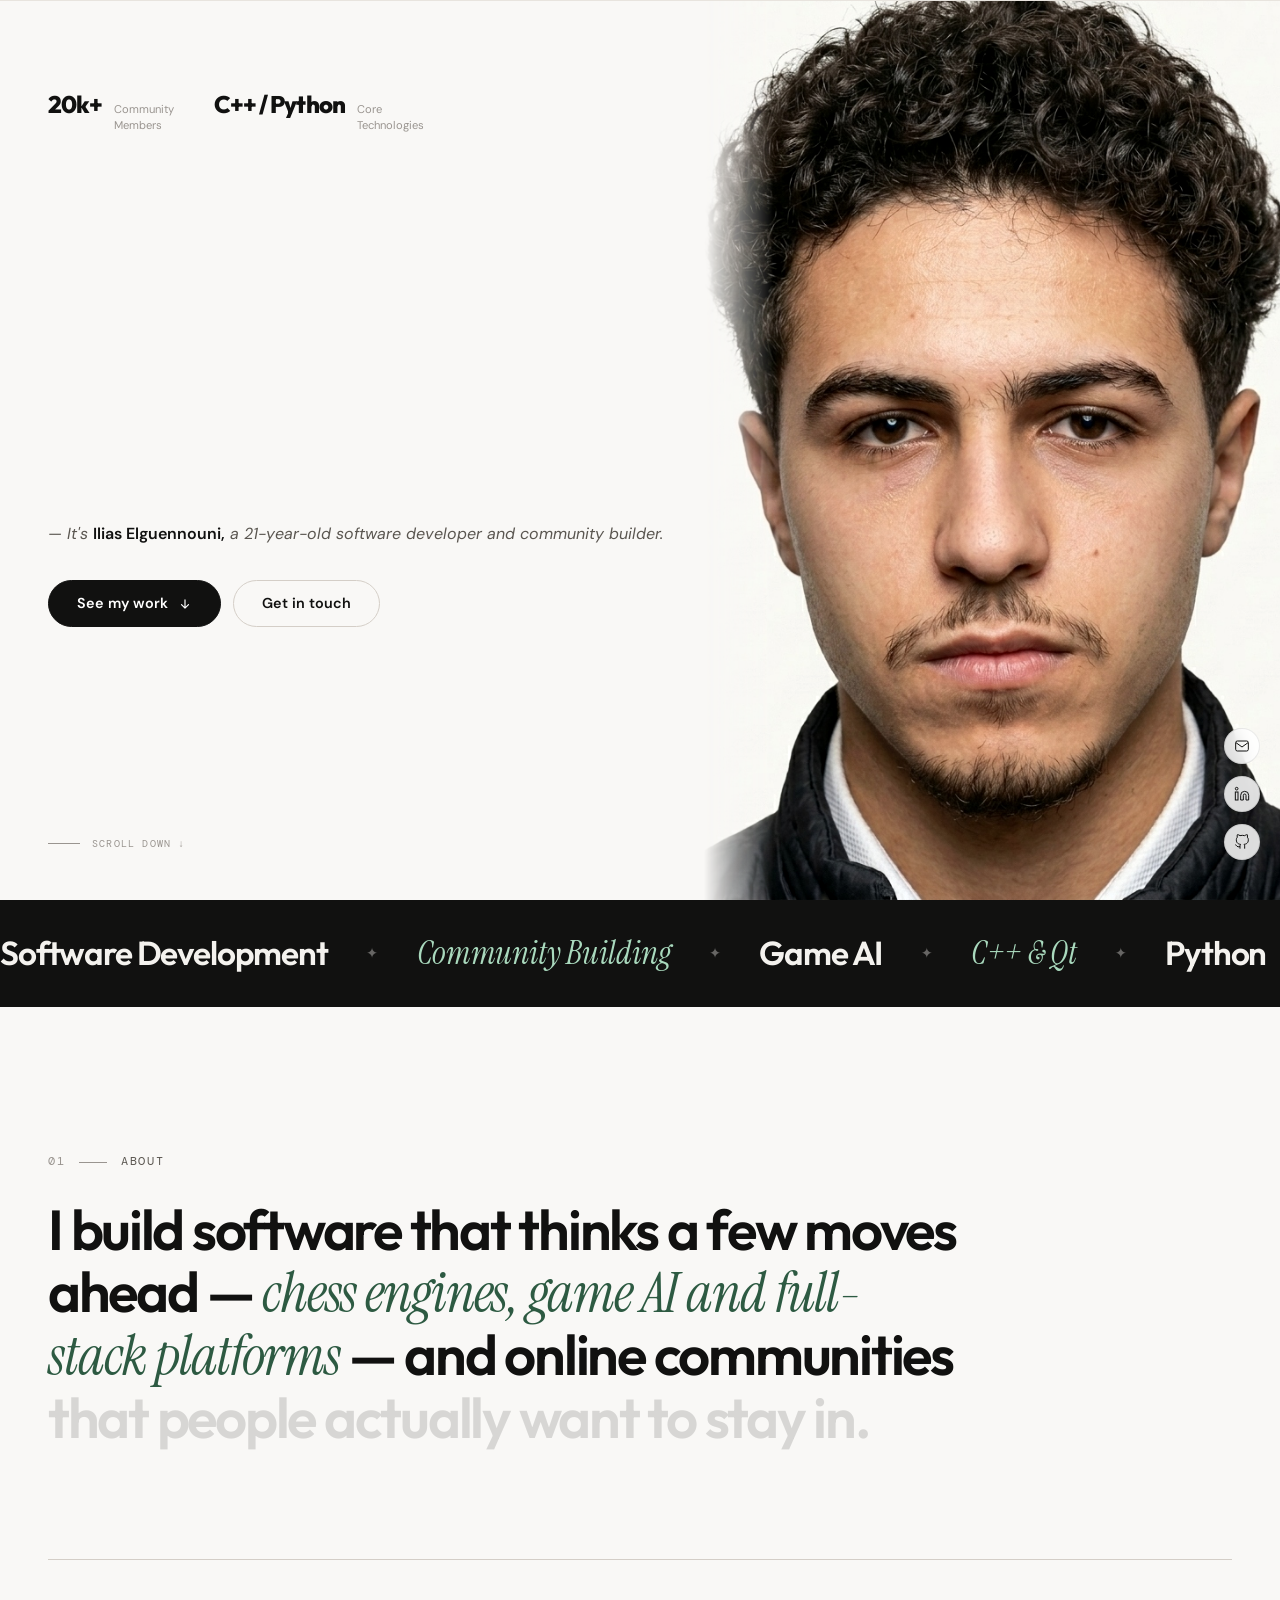
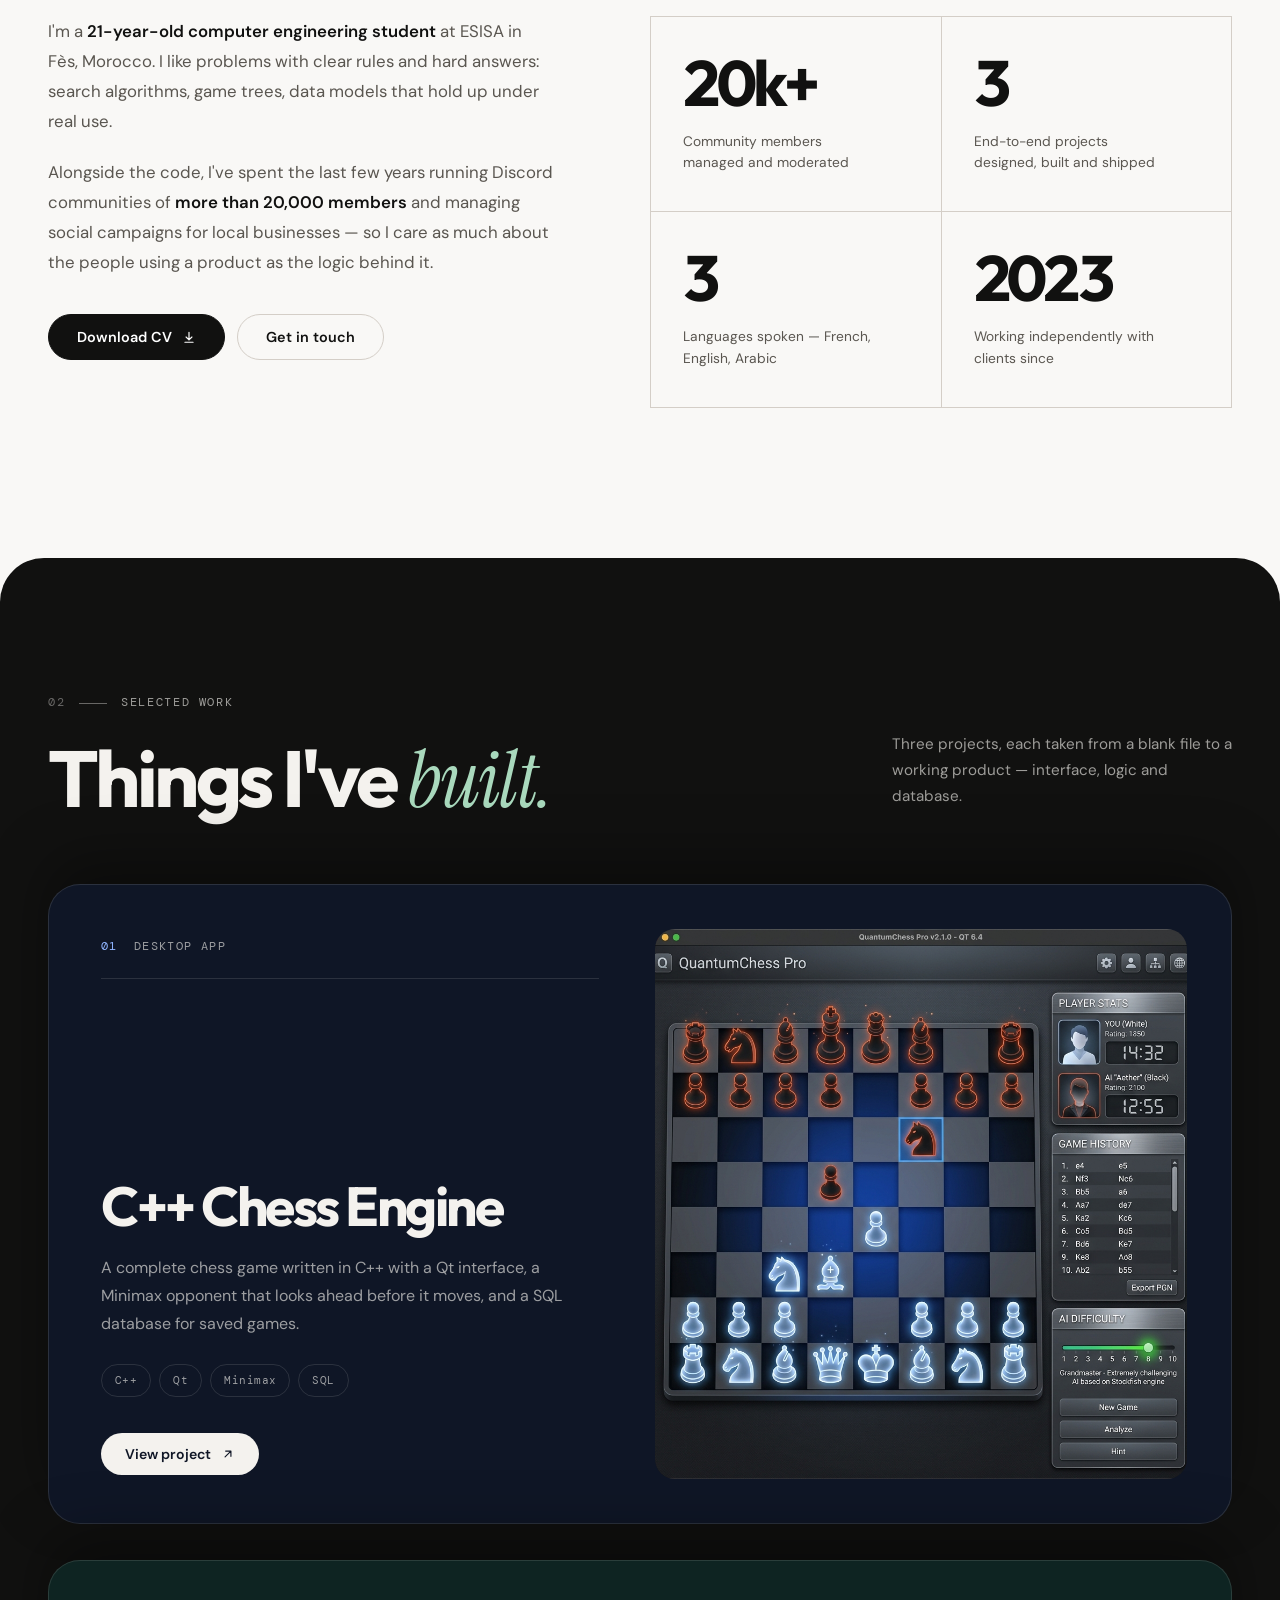
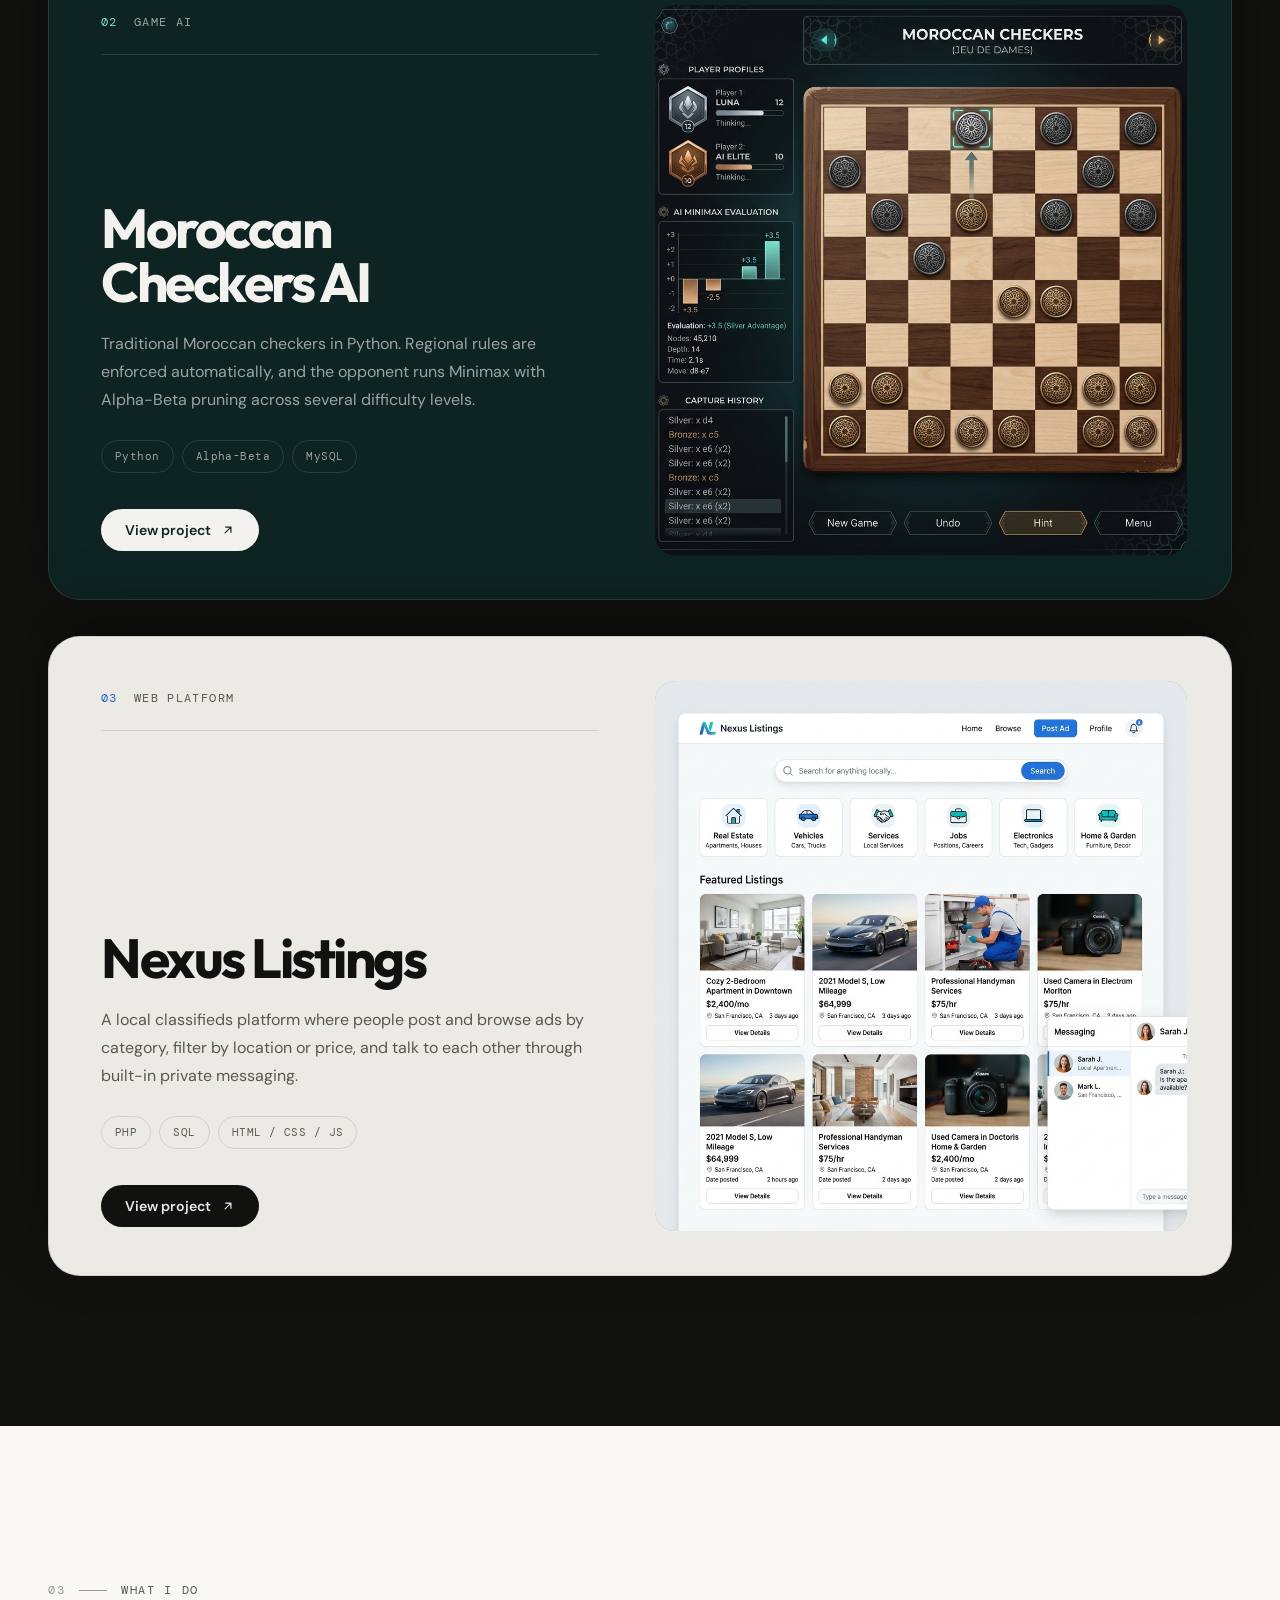
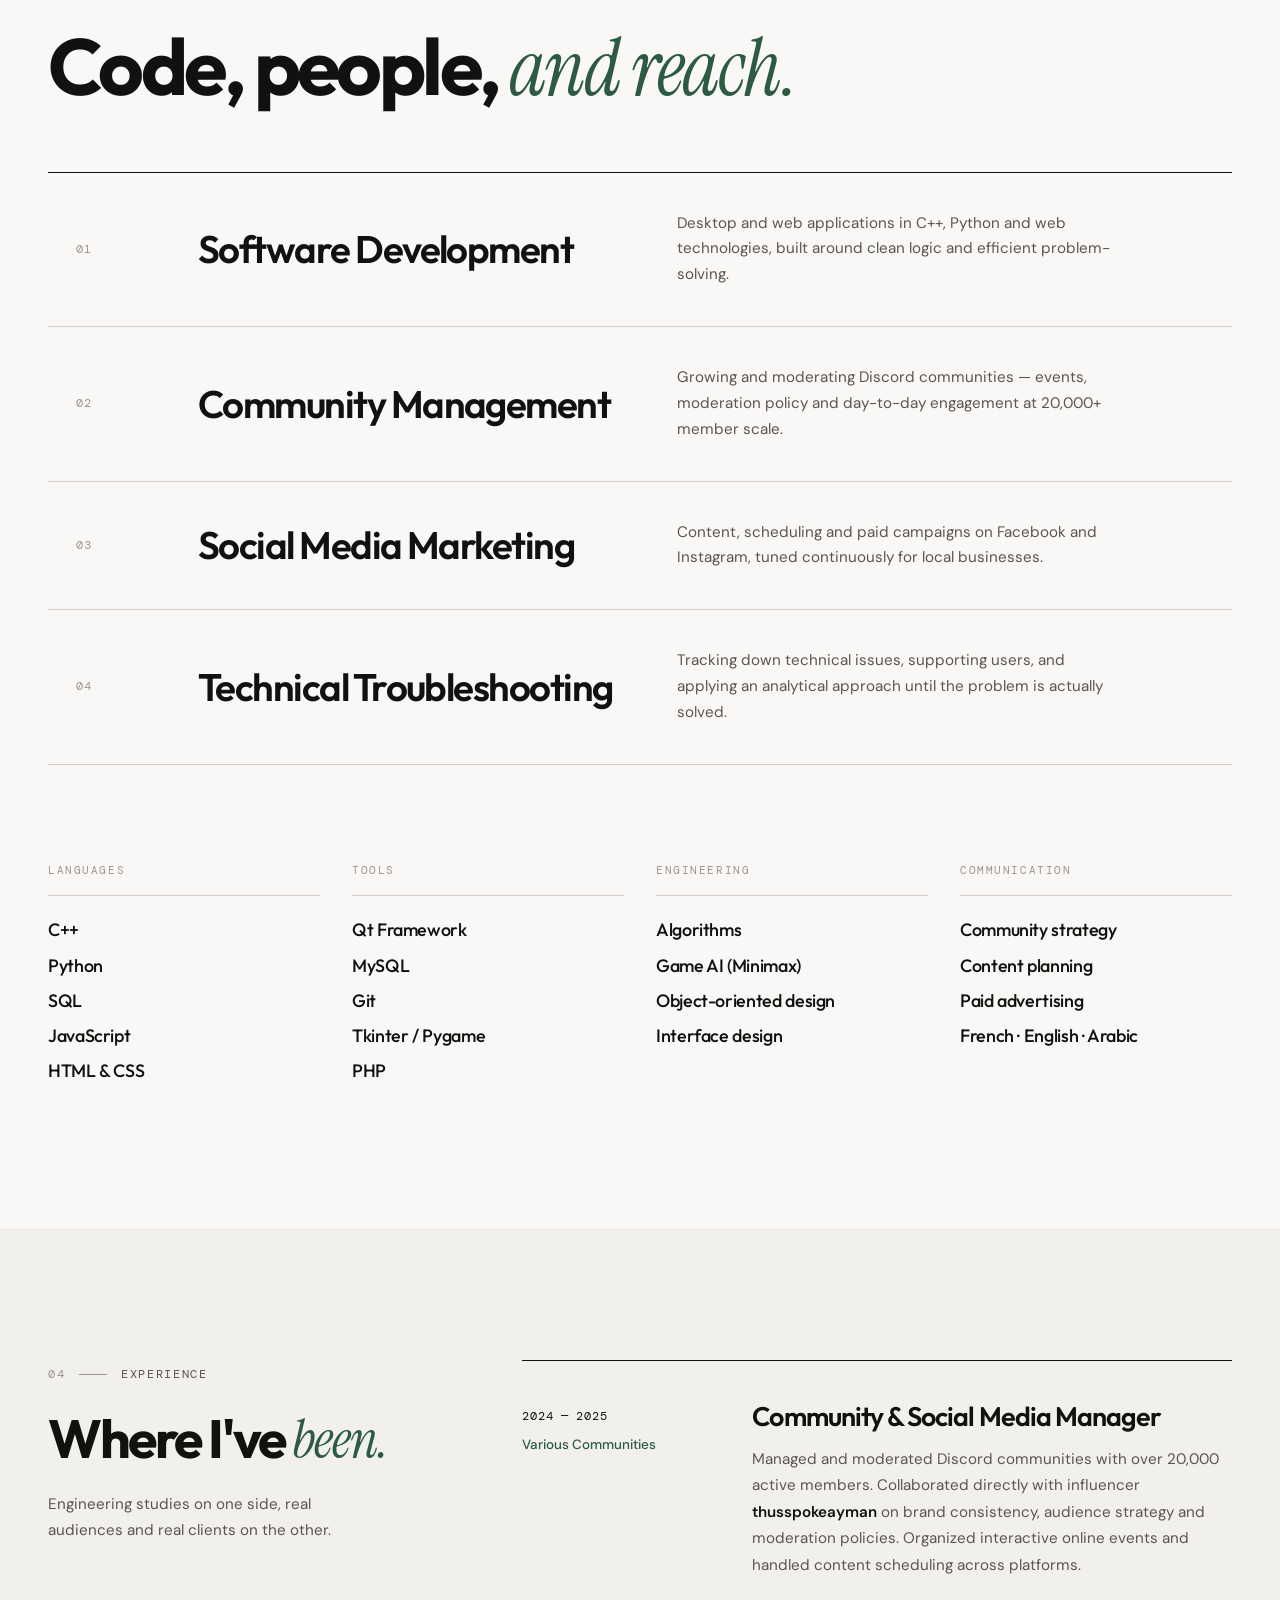
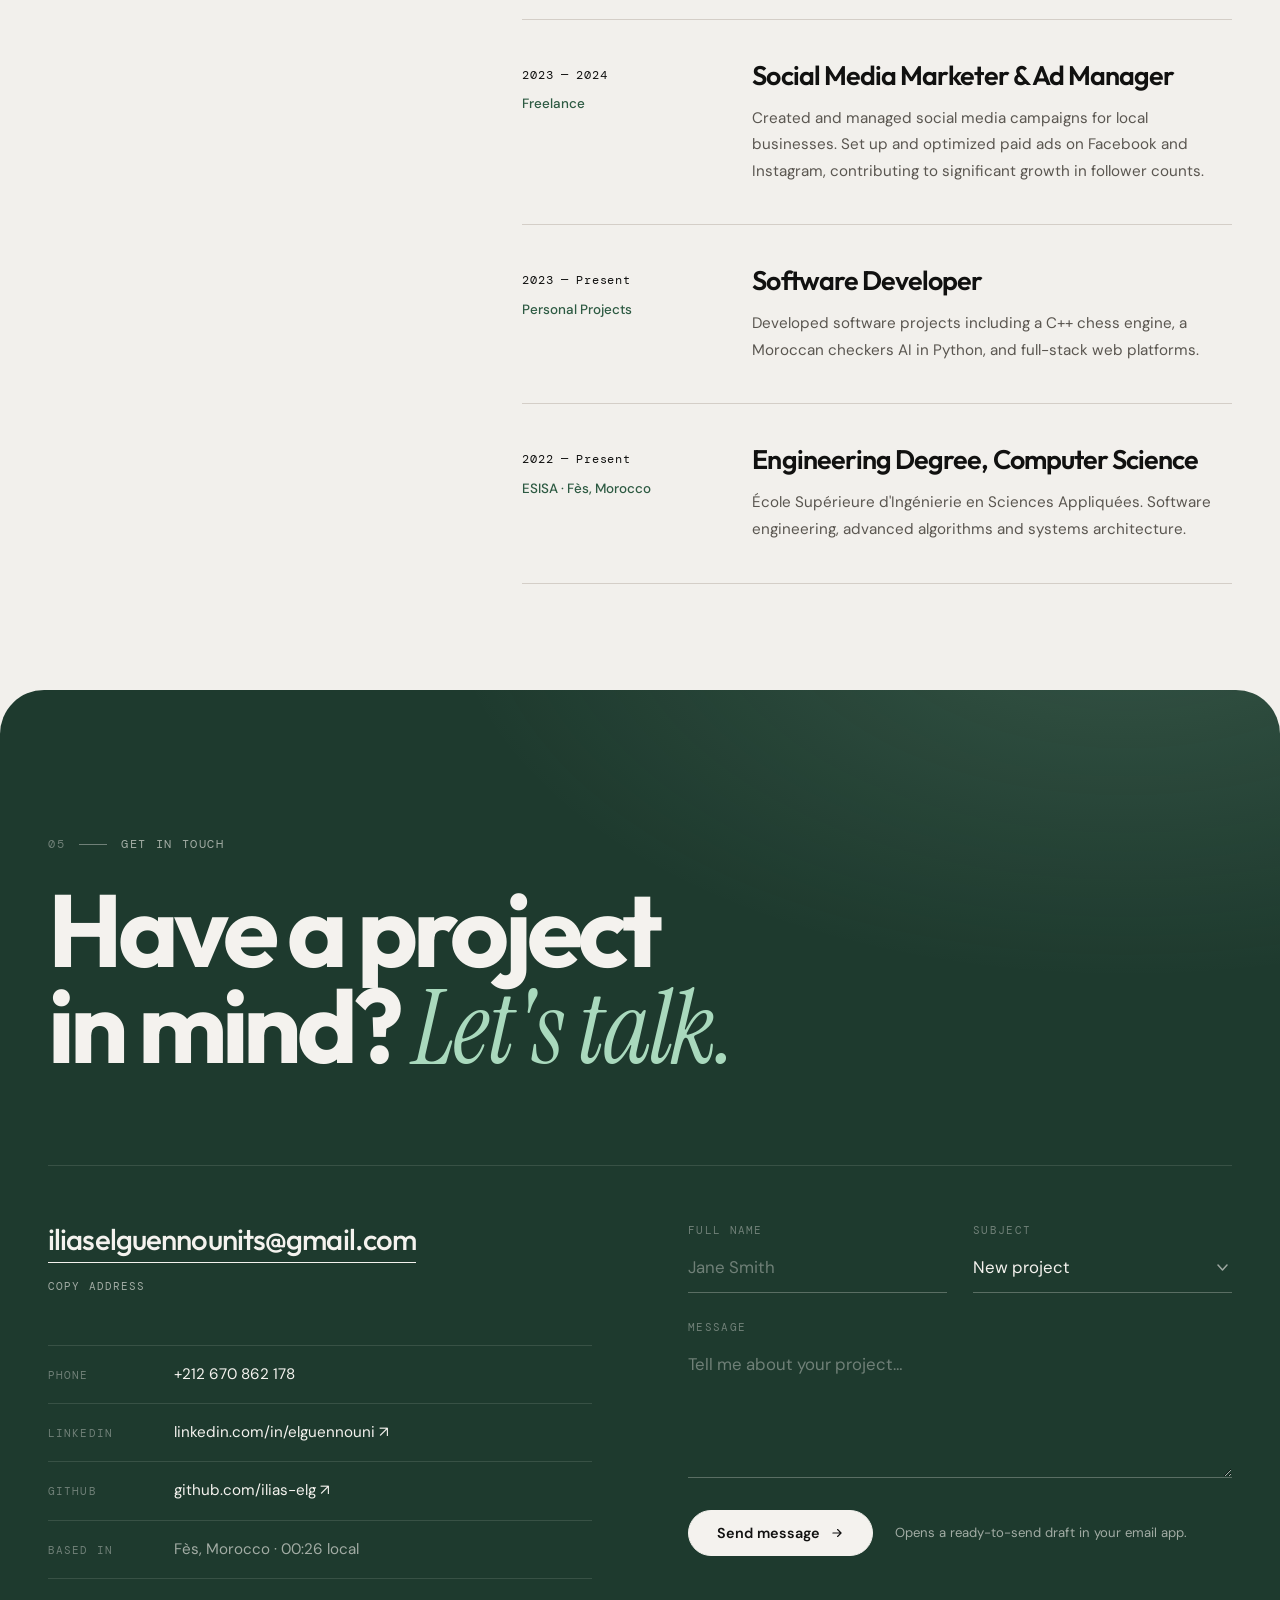
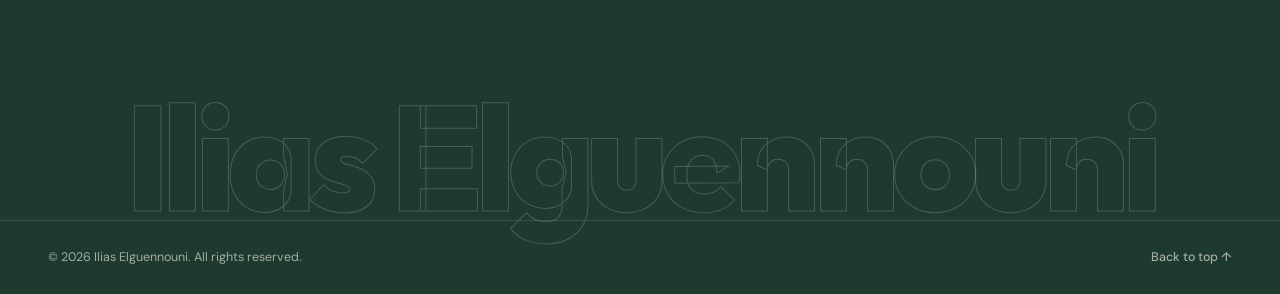
==== commit 5cb23db1: "Polish hero and add depth to project stack Remove the "Available for projects" nav badge. In the her" ====
--- a/index.html
+++ b/index.html
@@ -12,6 +12,8 @@
   <meta property="og:description" content="C++ and Python game AI, full-stack web platforms, and online communities of 20,000+ members.">
   <meta property="og:image" content="assets/img/avatar.png">
 
+  <link rel="icon" href="data:image/svg+xml,%3Csvg xmlns='http://www.w3.org/2000/svg' viewBox='0 0 64 64'%3E%3Crect width='64' height='64' rx='14' fill='%23111110'/%3E%3Cpath d='M22 16h8v32h-8z' fill='%23F9F8F6'/%3E%3Ccircle cx='40' cy='44' r='5' fill='%23A9D9BD'/%3E%3C/svg%3E">
+
   <link rel="preconnect" href="https://fonts.googleapis.com">
   <link rel="preconnect" href="https://fonts.gstatic.com" crossorigin>
   <link href="https://fonts.googleapis.com/css2?family=Outfit:wght@300;400;500;600;700;800;900&family=DM+Sans:ital,opsz,wght@0,9..40,300;0,9..40,400;0,9..40,500;1,9..40,300&family=DM+Mono:wght@400;500&family=Instrument+Serif:ital@0;1&display=swap" rel="stylesheet">
@@ -36,7 +38,6 @@
       </nav>
 
       <div class="nav__cta-wrap">
-        <span class="nav__status"><i></i>Available for projects</span>
         <a href="#contact" class="nav__cta" id="navCta">Contact me</a>
       </div>
 
@@ -79,17 +80,24 @@
 
         <!-- Big greeting -->
         <div class="hero__greeting" style="padding-top: 40px;">
-          <h1 class="hero__title">Hello</h1>
+          <h1 class="hero__title" aria-label="Hello"><span class="hero__word" id="heroWord" aria-hidden="true">Hello</span></h1>
           <p class="hero__tagline">
             — It's <strong>Ilias Elguennouni,</strong> a 21-year-old software developer and community builder.
           </p>
+          <div class="hero__btns">
+            <a href="#work" class="btn btn--solid">
+              See my work
+              <svg width="14" height="14" viewBox="0 0 24 24" fill="none" stroke="currentColor" stroke-width="2" stroke-linecap="round" stroke-linejoin="round"><path d="M12 5v14m0 0l-6-6m6 6l6-6"/></svg>
+            </a>
+            <a href="#contact" class="btn btn--line">Get in touch</a>
+          </div>
         </div>
 
         <!-- Scroll hint -->
-        <div class="hero__scroll">
+        <a href="#about" class="hero__scroll">
           <div class="hero__scroll-line"></div>
           <span>Scroll down ↓</span>
-        </div>
+        </a>
 
       </div>
 
@@ -103,8 +111,8 @@
         >
         <!-- Social links floating right edge -->
         <div class="hero__socials">
-          <a href="#" class="hero__social" id="hsDribble" aria-label="Dribbble">
-            <svg width="16" height="16" viewBox="0 0 24 24" fill="none" stroke="currentColor" stroke-width="1.5"><circle cx="12" cy="12" r="10"/><path d="M8.56 2.75c4.37 6.03 6.02 9.42 8.03 17.72m2.54-15.38c-3.72 4.35-8.94 5.66-16.88 5.85m19.5 1.9c-3.5-.93-6.63-.82-8.94 0-2.58.92-5.01 2.86-7.44 6.32"/></svg>
+          <a href="mailto:iliaselguennounits@gmail.com" class="hero__social" id="hsEmail" aria-label="Email">
+            <svg width="16" height="16" viewBox="0 0 24 24" fill="none" stroke="currentColor" stroke-width="1.5"><rect x="2.5" y="4.5" width="19" height="15" rx="2.5"/><path d="M3 7l9 6.5L21 7"/></svg>
           </a>
           <a href="https://linkedin.com/in/elguennouni" target="_blank" rel="noopener" class="hero__social" id="hsLinkedin" aria-label="LinkedIn">
             <svg width="16" height="16" viewBox="0 0 24 24" fill="none" stroke="currentColor" stroke-width="1.5"><path d="M16 8a6 6 0 0 1 6 6v7h-4v-7a2 2 0 0 0-2-2 2 2 0 0 0-2 2v7h-4v-7a6 6 0 0 1 6-6z"/><rect x="2" y="9" width="4" height="12"/><circle cx="4" cy="4" r="2"/></svg>
--- a/assets/css/style.css
+++ b/assets/css/style.css
@@ -241,28 +241,6 @@
   display: flex;
   align-items: center;
   justify-content: flex-end;
-  gap: 22px;
-}
-.nav__status {
-  display: inline-flex;
-  align-items: center;
-  gap: 8px;
-  font-family: var(--mono);
-  font-size: .66rem;
-  letter-spacing: .08em;
-  text-transform: uppercase;
-  color: var(--body);
-}
-.nav__status i {
-  width: 7px; height: 7px;
-  border-radius: 50%;
-  background: #3FA872;
-  box-shadow: 0 0 0 0 rgba(63,168,114,.5);
-  animation: pulse 2.2s ease-out infinite;
-}
-@keyframes pulse {
-  70%  { box-shadow: 0 0 0 8px rgba(63,168,114,0); }
-  100% { box-shadow: 0 0 0 0 rgba(63,168,114,0); }
 }
 .nav__cta {
   font-size: .82rem;
@@ -503,6 +481,49 @@
   background: var(--white);
   transform: scale(1.1);
 }
+
+/* ── HERO POLISH: edge blend, entrance, greeting swap ─ */
+.hero__photo-col {
+  /* dissolve the photo's edge into the page so there is no seam */
+  -webkit-mask-image: linear-gradient(to right, transparent 0, #000 12%);
+          mask-image: linear-gradient(to right, transparent 0, #000 12%);
+  animation: heroFade 1.6s var(--eout) backwards;
+}
+.hero__word {
+  display: inline-block;
+  transition: opacity .5s var(--ease), transform .7s var(--eout), filter .5s var(--ease);
+  animation: heroRise 1.1s var(--eout) .15s backwards;
+}
+.hero__word.out { opacity: 0; transform: translateY(-.16em); filter: blur(10px); }
+.hero__word.pre { transition: none; opacity: 0; transform: translateY(.16em); filter: blur(10px); }
+
+.hero__btns {
+  display: flex;
+  flex-wrap: wrap;
+  gap: 12px;
+  margin-top: 34px;
+  animation: heroUp 1s var(--eout) .55s backwards;
+}
+.hero__stats   { animation: heroUp 1s var(--eout) .1s backwards; }
+.hero__tagline { animation: heroUp 1s var(--eout) .4s backwards; }
+.hero__scroll  { animation: heroUp 1s var(--eout) .75s backwards; align-self: flex-start; }
+
+.hero__scroll-line { position: relative; overflow: hidden; }
+.hero__scroll-line::after {
+  content: '';
+  position: absolute;
+  inset: 0;
+  background: var(--ink);
+  transform: translateX(-100%);
+  animation: scrollLine 2.4s var(--ease) 1.6s infinite;
+}
+.hero__scroll span { transition: color var(--t); }
+.hero__scroll:hover span { color: var(--ink); }
+
+@keyframes heroFade   { from { opacity: 0; } }
+@keyframes heroUp     { from { opacity: 0; transform: translateY(18px); } }
+@keyframes heroRise   { from { opacity: 0; transform: translateY(.22em); filter: blur(12px); } }
+@keyframes scrollLine { 55%, 100% { transform: translateX(100%); } }
 
 /* ═══════════════════════════════════════════════════════════════
    MARQUEE
@@ -649,6 +670,8 @@
   border-radius: 32px;
   overflow: hidden;
   box-shadow: 0 -24px 60px rgba(0,0,0,.35);
+  transform-origin: center top;
+  will-change: scale, filter;
 }
 .pj--chess    { --card-bg: #0F1626; --card-accent: #8FB4FF; }
 .pj--checkers { --card-bg: #0E2422; --card-accent: #7FE0CC; }
@@ -1217,7 +1240,6 @@
 @media (max-width: 1024px) {
   .hero__title     { font-size: clamp(5rem, 9vw, 8rem); }
 
-  .nav__status     { display: none; }
   .about__grid     { gap: 56px; }
   .pj              { gap: 36px; padding: 32px; }
   .svc             { grid-template-columns: 56px minmax(0, 1fr) minmax(0, 1.1fr); }
@@ -1256,6 +1278,8 @@
   .hero__photo-col {
     height: 68vw;
     max-height: 420px;
+    -webkit-mask-image: linear-gradient(to bottom, transparent 0, #000 16%);
+            mask-image: linear-gradient(to bottom, transparent 0, #000 16%);
   }
   .hero__photo {
     min-height: 0;
@@ -1328,14 +1352,16 @@
     grid-template-rows: auto auto;
   }
   .hero__left {
-    padding: 76px 18px 28px;
+    padding: 32px 18px 36px;
     gap: 22px;
     order: 2;   /* text BELOW photo on very small screens */
   }
   .hero__photo-col {
     order: 1;
-    height: 78vw;
-    max-height: 340px;
+    height: 100vw;
+    max-height: 460px;
+    -webkit-mask-image: linear-gradient(to top, transparent 0, #000 16%);
+            mask-image: linear-gradient(to top, transparent 0, #000 16%);
   }
   .hero__photo {
     height: 100%;
@@ -1353,6 +1379,8 @@
   .hero__stat-num  { font-size: 1.3rem; }
   .hero__stat-label { font-size: 0.65rem; }
   .hero__scroll { display: none; }
+  .hero__btns { margin-top: 24px; }
+  .hero__btns .btn { flex: 1 1 auto; }
 
   /* Sections */
   .marquee         { padding: 18px 0; }
@@ -1371,9 +1399,11 @@
    ═══════════════════════════════════════════════════════════════ */
 @media (prefers-reduced-motion: reduce) {
   html { scroll-behavior: auto; }
-  .marquee__track, .nav__status i { animation: none; }
+  .marquee__track { animation: none; }
   .js .reveal { opacity: 1; transform: none; transition: none; }
   .statement .w { opacity: 1; transition: none; }
   .cursor { display: none; }
   .pj__media img, .hero__photo { transition: none; }
-}
+  .hero__photo-col, .hero__word, .hero__btns, .hero__stats, .hero__tagline, .hero__scroll,
+  .hero__scroll-line::after { animation: none; }
+}
